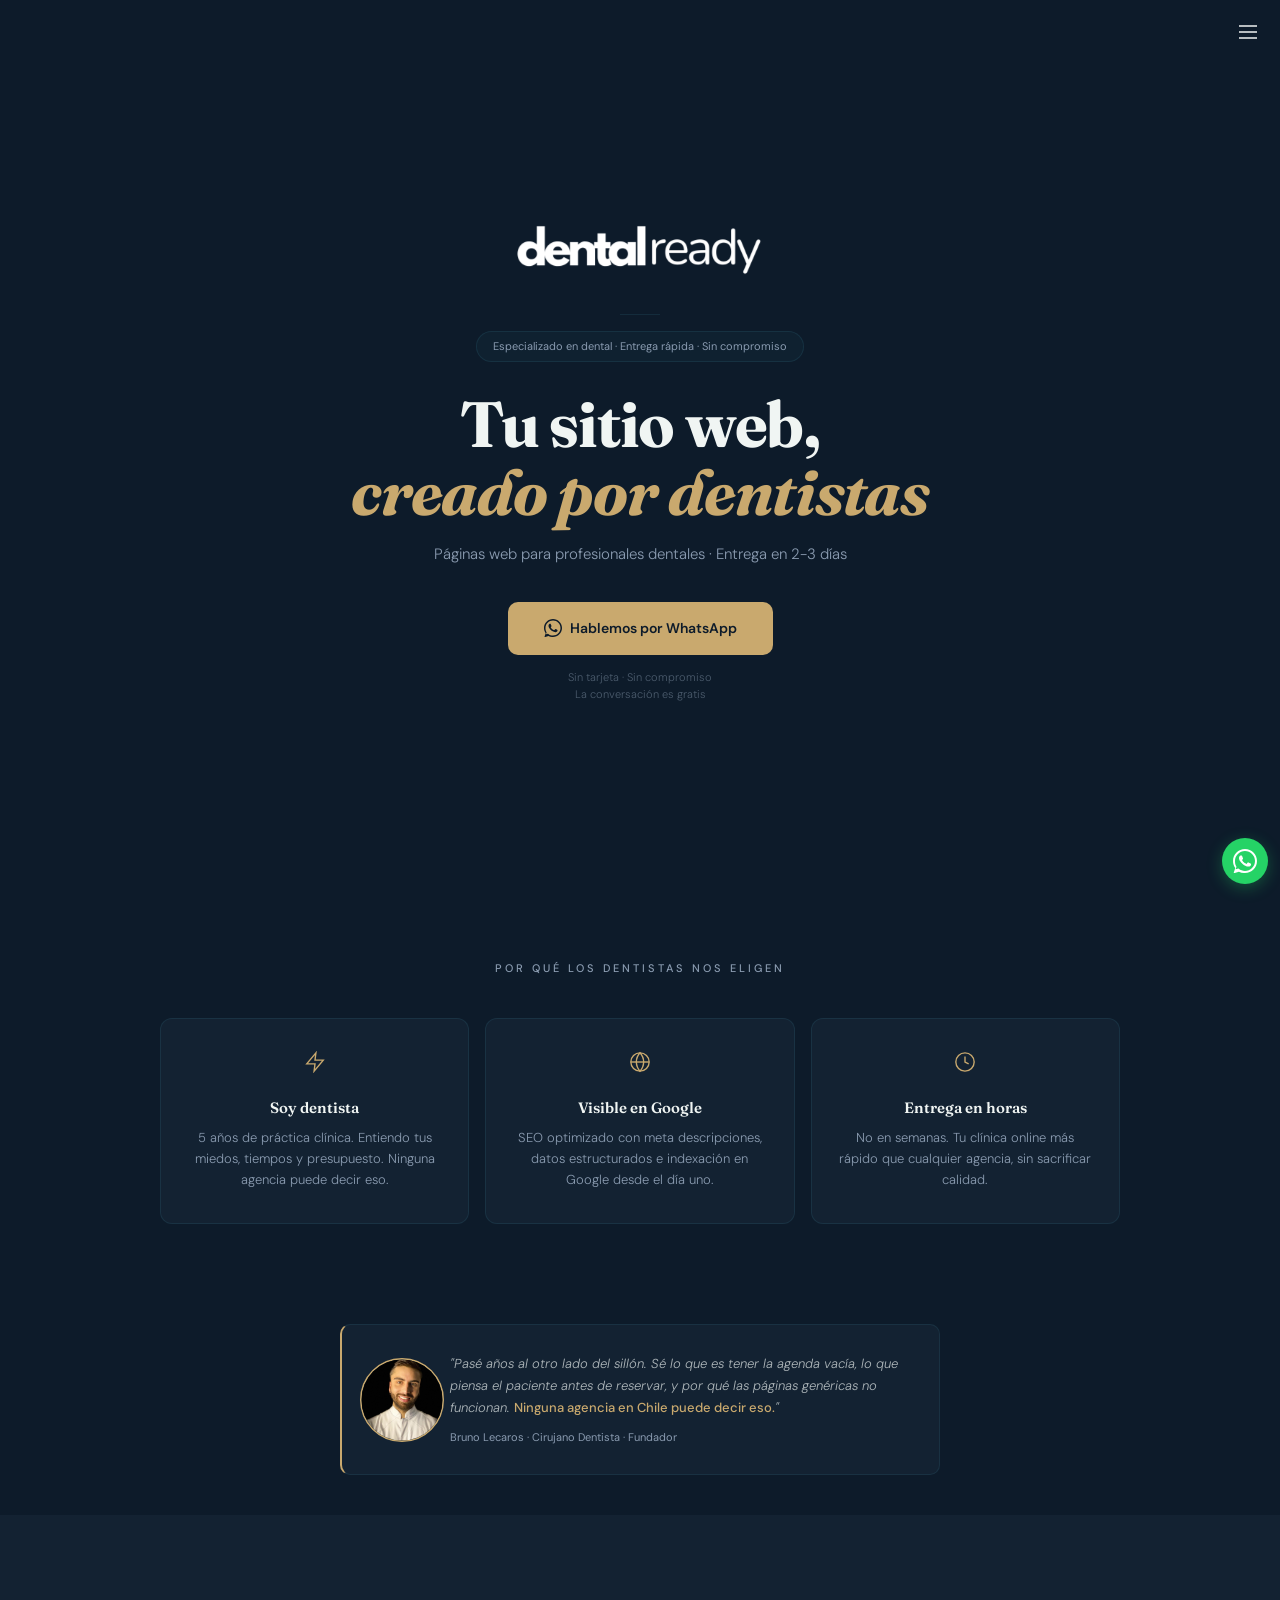
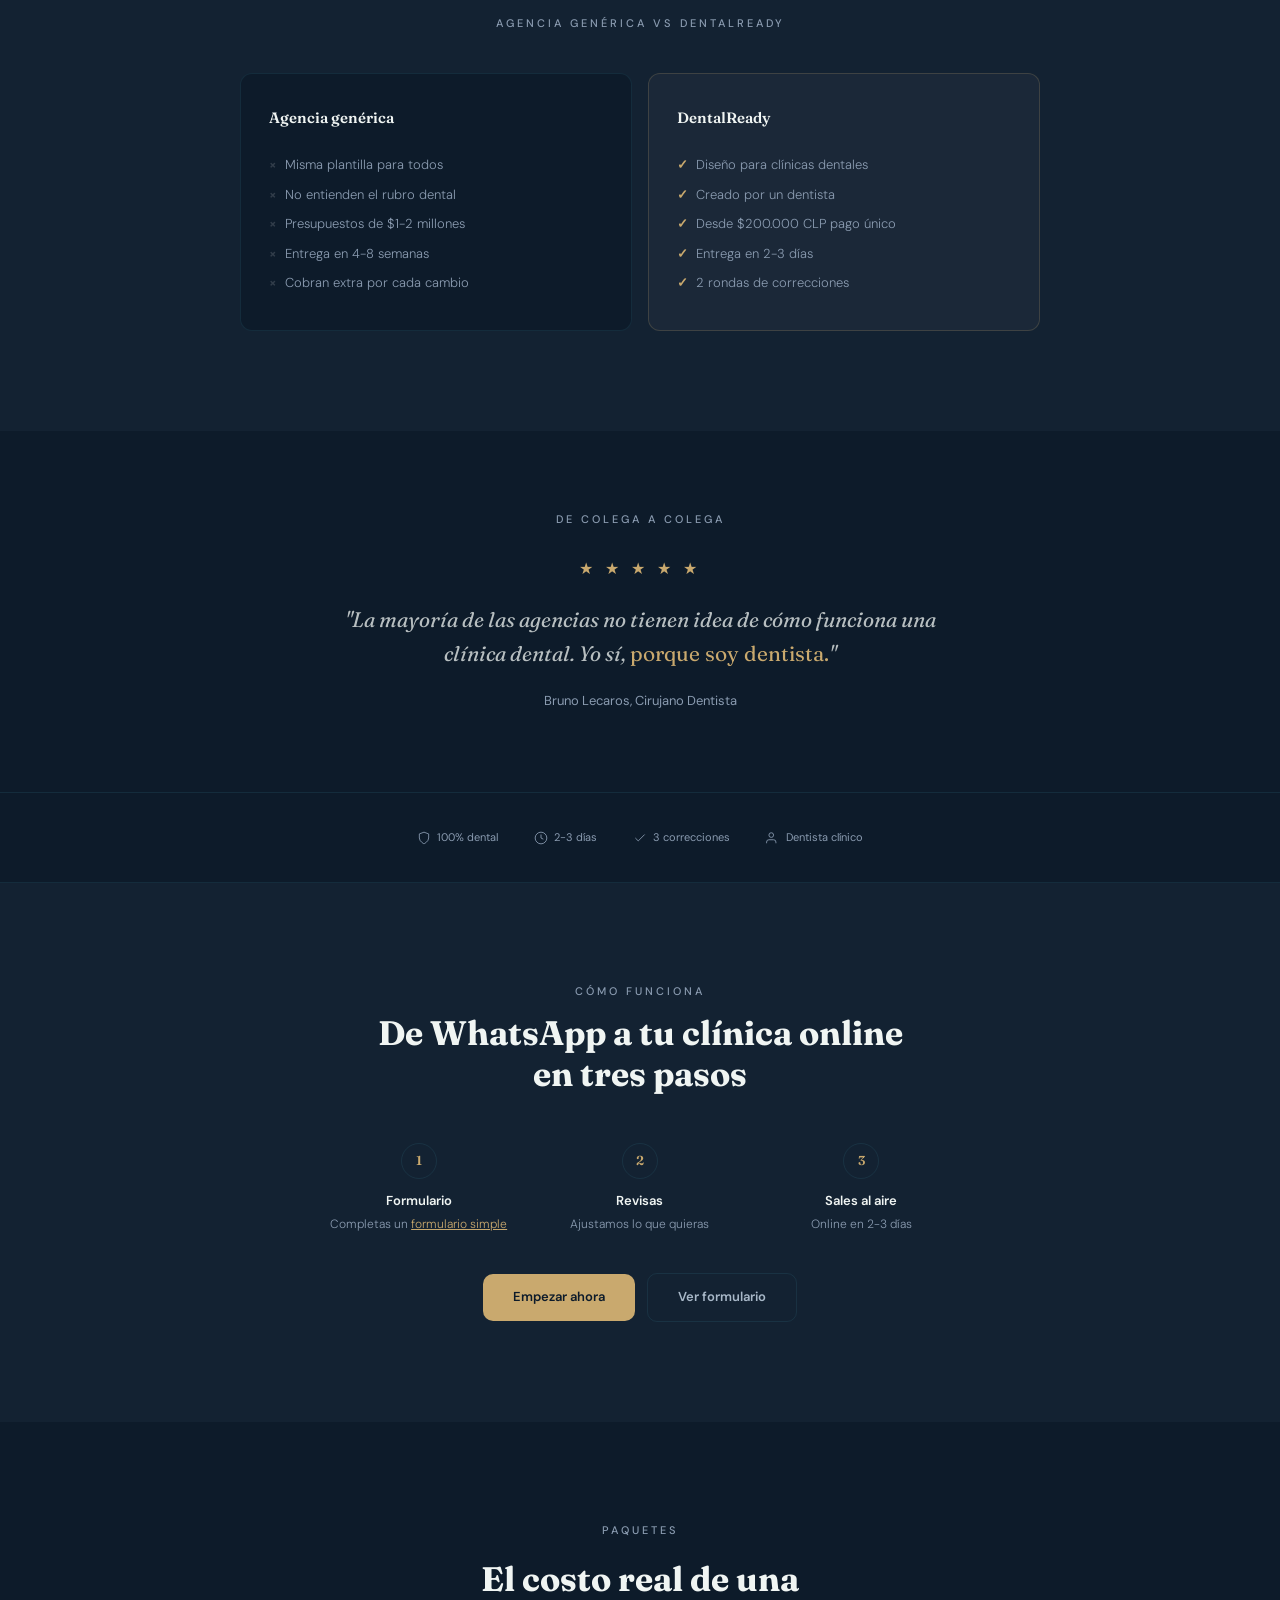
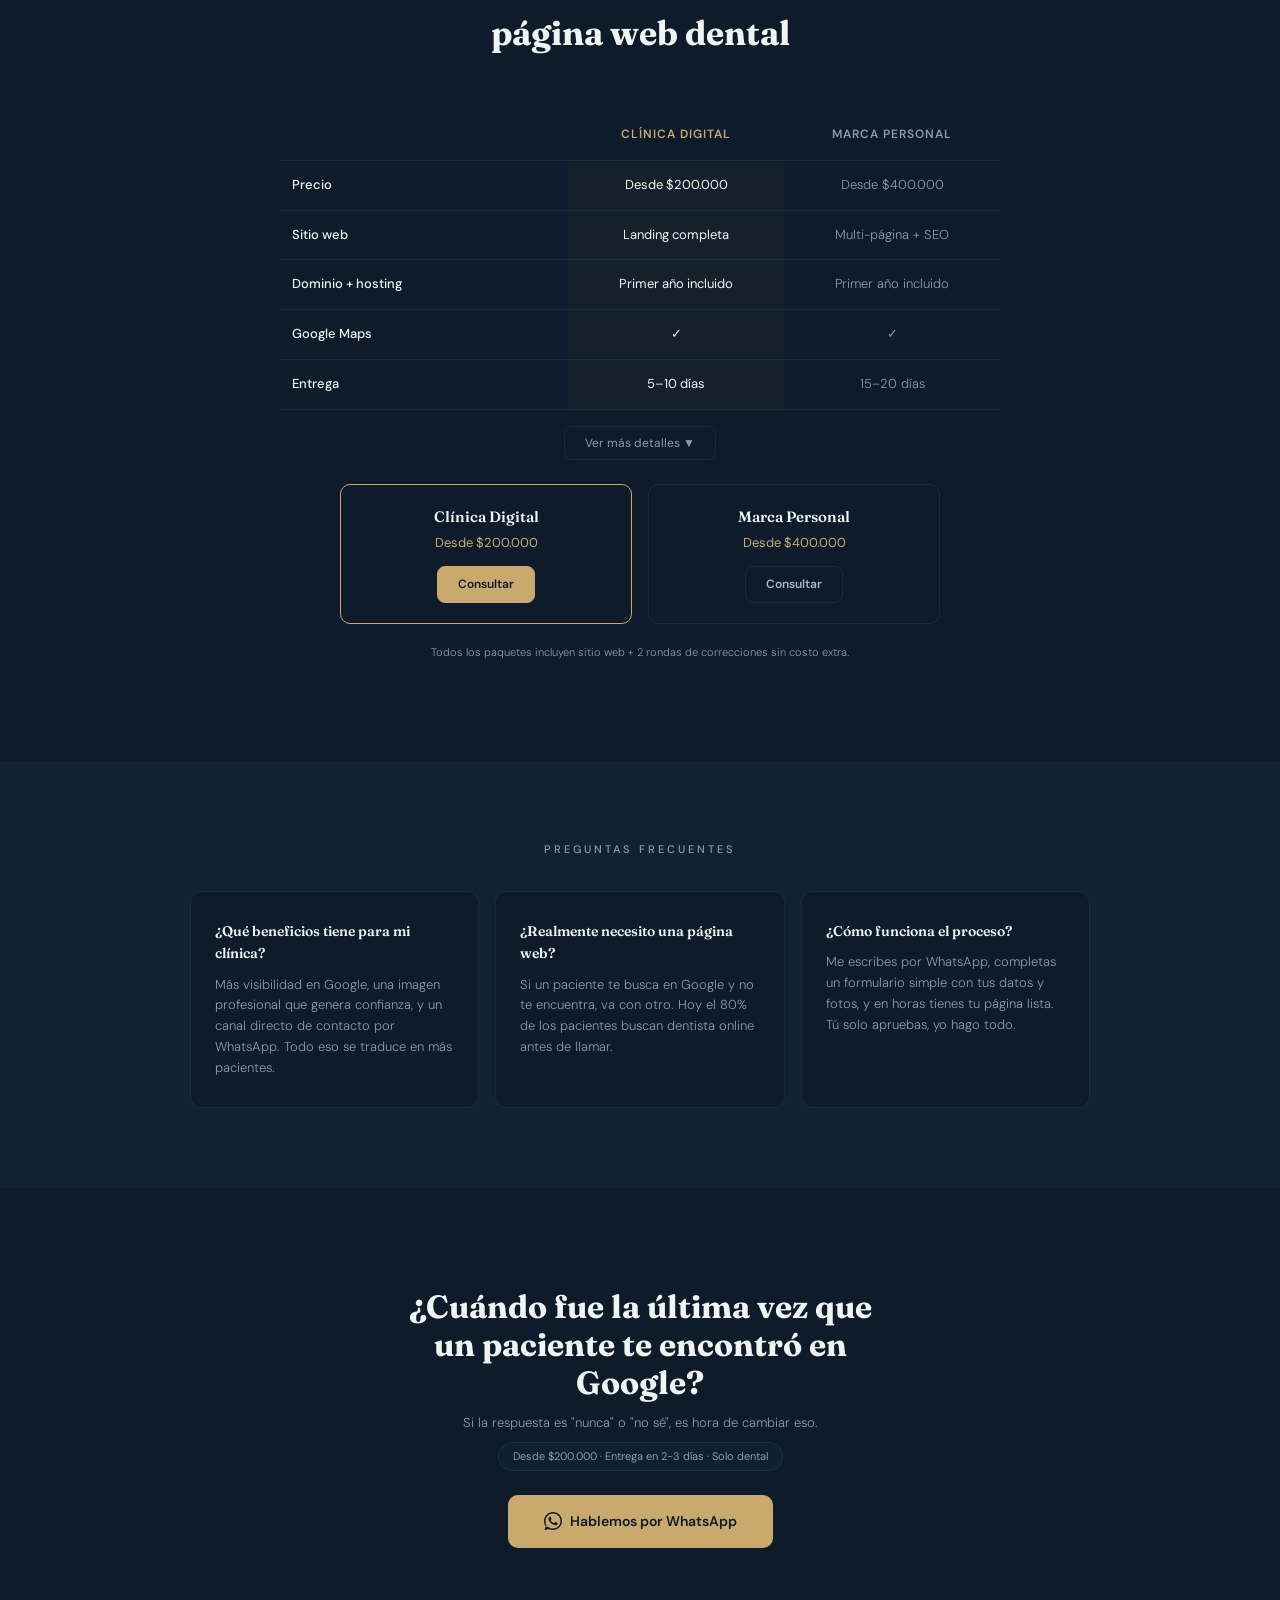
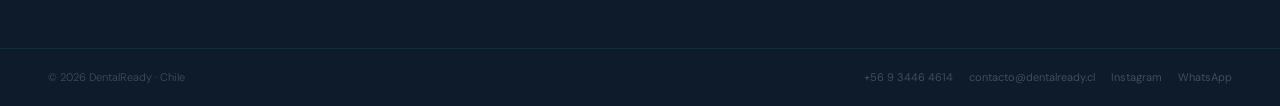
==== index.html @ 89e6d08e "Add favicons (fix gray planet in search/browser) Monograma "d" sobre azul petroleo. Apple-touch full" ====
<!DOCTYPE html>
<html lang="es">
<head>
    <meta charset="UTF-8">
    <meta name="viewport" content="width=device-width, initial-scale=1.0">
    <title>DentalReady — Sitios web creados por dentistas · Desde $200.000</title>
    <meta name="description" content="Páginas web profesionales para clínicas dentales y dentistas en Chile. Creado por dentistas, para dentistas. Entrega rápida, desde $200.000 CLP.">
    <meta name="keywords" content="paginas web dentistas chile, diseño web clinica dental, web dentista santiago, marketing dental chile, sitio web odontologo, diseño web odontologia">
    <meta name="author" content="Bruno Lecaros">
    <meta name="robots" content="index, follow">
    <link rel="canonical" href="https://dentalready.cl/">

    <!-- Favicons -->
    <link rel="icon" type="image/svg+xml" href="assets/favicon.svg">
    <link rel="icon" type="image/png" sizes="32x32" href="assets/favicon-32.png">
    <link rel="icon" type="image/png" sizes="16x16" href="assets/favicon-16.png">
    <link rel="apple-touch-icon" sizes="180x180" href="assets/apple-touch-icon.png">
    <link rel="shortcut icon" href="assets/favicon.ico">

    <!-- Open Graph (WhatsApp, Facebook, LinkedIn) -->
    <meta property="og:type" content="website">
    <meta property="og:url" content="https://dentalready.cl/">
    <meta property="og:title" content="DentalReady — Páginas Web para Dentistas en Chile">
    <meta property="og:description" content="Páginas web profesionales para clínicas dentales. Creado por dentistas, para dentistas. Entrega rápida, desde $200.000 CLP.">
    <meta property="og:image" content="https://dentalready.cl/assets/founder.jpg">
    <meta property="og:locale" content="es_CL">
    <meta property="og:site_name" content="DentalReady">

    <!-- Twitter -->
    <meta name="twitter:card" content="summary_large_image">
    <meta name="twitter:title" content="DentalReady — Páginas Web para Dentistas en Chile">
    <meta name="twitter:description" content="Páginas web profesionales para clínicas dentales. Creado por dentistas. Desde $200.000.">
    <meta name="twitter:image" content="https://dentalready.cl/assets/founder.jpg">

    <!-- Schema.org structured data -->
    <script type="application/ld+json">
    {
      "@context": "https://schema.org",
      "@type": "ProfessionalService",
      "name": "DentalReady",
      "description": "Diseño y desarrollo de páginas web especializadas para clínicas dentales y dentistas en Chile.",
      "url": "https://dentalready.cl",
      "founder": {
        "@type": "Person",
        "name": "Bruno Lecaros",
        "jobTitle": "Cirujano Dentista",
        "url": "https://drbrunolecaros.cl"
      },
      "areaServed": {
        "@type": "Country",
        "name": "Chile"
      },
      "serviceType": "Diseño web para profesionales dentales",
      "priceRange": "$200.000 - $500.000 CLP",
      "telephone": "+56934464614",
      "sameAs": [
        "https://www.instagram.com/dr.brunolecaros/"
      ]
    }
    </script>

    <link rel="preconnect" href="https://fonts.googleapis.com">
    <link rel="preconnect" href="https://fonts.gstatic.com" crossorigin>
    <link href="https://fonts.googleapis.com/css2?family=Fraunces:ital,wght@0,400;0,500;0,600;0,700;0,800;1,400;1,500&family=DM+Sans:wght@300;400;500;600;700&display=swap" rel="stylesheet">
    <style>
        * { margin: 0; padding: 0; box-sizing: border-box; }
        :root {
            --bg: #0D1B2A;
            --bg-card: #132232;
            --bg-light: #1B2838;
            --accent: #3D8B9E;
            --accent-light: #4FA0B3;
            --gold: #C9A96E;
            --white: #F0F5F3;
            --gray: #8A9BB0;
            --gray-light: #A8B8C8;
            --line: rgba(61,139,158,0.15);
            --glass: rgba(61,139,158,0.06);
        }
        html { overflow-x: hidden; }
        body { overflow-x: hidden; }
        *, *::before, *::after { max-width: 100vw; }
        body { font-family: 'DM Sans', sans-serif; background: var(--bg); color: var(--white); line-height: 1.6; -webkit-font-smoothing: antialiased; }
        nav { position: fixed; top: 0; width: 100%; padding: 0 48px; height: 56px; display: flex; justify-content: space-between; align-items: center; z-index: 100; background: rgba(13,27,42,0.95); backdrop-filter: blur(16px); border-bottom: 1px solid var(--line); transform: translateY(-100%); transition: transform 0.3s; }
        nav.visible { transform: translateY(0); }
        .nav-logo { display: flex; align-items: center; gap: 8px; text-decoration: none; }
        .nav-logo svg { width: 22px; height: 22px; }
        .nav-logo-text { font-family: 'Fraunces', serif; font-size: 16px; font-weight: 700; color: var(--white); }
        .nav-links { display: flex; gap: 28px; list-style: none; align-items: center; }
        .nav-links a { text-decoration: none; color: var(--gray); font-size: 12px; font-weight: 400; transition: color 0.3s; }
        .nav-links a:hover { color: var(--white); }
        .nav-cta { padding: 8px 20px !important; background: var(--gold) !important; color: var(--bg) !important; font-weight: 600 !important; border-radius: 8px; font-size: 12px !important; }
        .burger { display: block; position: fixed; top: 12px; right: 12px; z-index: 150; background: none; border: none; cursor: pointer; padding: 8px; }
        .burger svg { width: 24px; height: 24px; stroke: var(--white); stroke-width: 1.5; }
        .nav-overlay { position: fixed; inset: 0; background: rgba(13,27,42,0.98); z-index: 200; display: flex; flex-direction: column; justify-content: center; align-items: center; gap: 32px; transform: translateX(100%); transition: transform 0.3s; backdrop-filter: blur(20px); }
        .nav-overlay.open { transform: translateX(0); }
        .nav-overlay a { text-decoration: none; color: var(--gray-light); font-family: 'Fraunces', serif; font-size: 24px; font-weight: 500; transition: color 0.3s; }
        .nav-overlay a:hover { color: var(--gold); }
        .nav-overlay .nav-cta-mobile { padding: 14px 36px; background: var(--gold); color: var(--bg); font-family: 'DM Sans', sans-serif; font-size: 14px; font-weight: 600; border-radius: 10px; margin-top: 16px; }
        .nav-close { position: absolute; top: 20px; right: 20px; background: none; border: none; cursor: pointer; padding: 8px; }
        .nav-close svg { width: 24px; height: 24px; stroke: var(--white); stroke-width: 1.5; }
        .hero { min-height: 100vh; display: flex; flex-direction: column; justify-content: center; align-items: center; text-align: center; padding: 80px 48px; position: relative; overflow: hidden; }
        .hero-glow { position: absolute; top: -150px; left: 50%; transform: translateX(-50%); width: 500px; height: 500px; background: radial-gradient(circle, rgba(61,139,158,0.08) 0%, transparent 70%); pointer-events: none; }
        /* ANIMACIONES */
        @keyframes fadeUp { from { opacity: 0; transform: translateY(24px); } to { opacity: 1; transform: translateY(0); } }
        .hero-logo-block { display: flex; flex-direction: column; align-items: center; gap: 12px; margin-bottom: 4px; opacity: 0; animation: fadeUp 0.8s ease forwards; animation-delay: 0.2s; }
        .hero-logo-icon { padding: 8px; }
        .hero-logo-name { font-family: 'Fraunces', serif; font-size: 32px; font-weight: 700; color: var(--white); }
        .hero-divider { width: 40px; height: 1px; background: var(--line); margin-bottom: 16px; opacity: 0; animation: fadeUp 0.6s ease forwards; animation-delay: 0.5s; }
        .hero-pill { display: inline-flex; align-items: center; gap: 6px; background: var(--glass); border: 1px solid var(--line); padding: 6px 16px; border-radius: 99px; font-size: 11px; color: var(--gray); margin-bottom: 28px; opacity: 0; animation: fadeUp 0.6s ease forwards; animation-delay: 0.7s; }
        .hero h1 { font-family: 'Fraunces', serif; font-size: clamp(38px, 6vw, 64px); font-weight: 700; line-height: 1.06; max-width: 580px; margin-bottom: 16px; letter-spacing: -0.02em; opacity: 0; animation: fadeUp 0.8s ease forwards; animation-delay: 0.9s; }
        .hero h1 em { font-style: italic; color: var(--gold); }
        .hero-tagline { font-size: 15px; color: var(--gray); margin-bottom: 36px; font-weight: 300; opacity: 0; animation: fadeUp 0.6s ease forwards; animation-delay: 1.2s; }
        .hero-cta { display: inline-flex; align-items: center; gap: 8px; padding: 15px 36px; background: var(--gold); color: var(--bg); font-size: 14px; font-weight: 600; border-radius: 10px; text-decoration: none; transition: all 0.3s; opacity: 0; animation: fadeUp 0.6s ease forwards; animation-delay: 1.5s; }
        .hero-cta:hover { transform: translateY(-2px); box-shadow: 0 8px 24px rgba(201,169,110,0.2); }
        .hero-cta svg { width: 18px; height: 18px; }
        .hero-note { font-size: 11px; color: rgba(138,155,176,0.5); margin-top: 14px; line-height: 1.6; font-weight: 300; opacity: 0; animation: fadeUp 0.6s ease forwards; animation-delay: 1.8s; }
        .value { padding: 60px 48px; }
        .value-label { text-align: center; font-size: 11px; font-weight: 500; text-transform: uppercase; letter-spacing: 3px; color: var(--gray); margin-bottom: 40px; }
        .value-grid { display: grid; grid-template-columns: repeat(3, 1fr); gap: 16px; max-width: 960px; margin: 0 auto; }
        .value-card { background: var(--bg-card); border: 1px solid var(--line); border-radius: 12px; padding: 32px 24px; text-align: center; transition: all 0.3s; }
        .value-card:hover { border-color: rgba(61,139,158,0.3); transform: translateY(-2px); }
        .value-card svg { width: 22px; height: 22px; stroke: var(--gold); fill: none; stroke-width: 1.5; margin-bottom: 16px; }
        .value-card h3 { font-family: 'Fraunces', serif; font-size: 15px; font-weight: 600; margin-bottom: 8px; }
        .value-card p { font-size: 13px; color: var(--gray); line-height: 1.6; font-weight: 300; }
        .comparison { padding: 100px 48px; background: var(--bg-card); }
        .comparison-label { text-align: center; font-size: 11px; font-weight: 500; text-transform: uppercase; letter-spacing: 3px; color: var(--gray); margin-bottom: 40px; }
        .comparison-grid { display: grid; grid-template-columns: 1fr 1fr; gap: 16px; max-width: 800px; margin: 0 auto; }
        .comp-card { border: 1px solid var(--line); border-radius: 12px; padding: 32px 28px; }
        .comp-card--muted { background: var(--bg); }
        .comp-card--accent { background: var(--bg-light); border-color: rgba(201,169,110,0.2); }
        .comp-card h3 { font-family: 'Fraunces', serif; font-size: 15px; font-weight: 600; margin-bottom: 20px; }
        .comp-list { list-style: none; }
        .comp-list li { font-size: 13px; color: var(--gray); padding: 5px 0; display: flex; align-items: flex-start; gap: 8px; line-height: 1.5; font-weight: 300; }
        .ci-x { color: rgba(255,255,255,0.15); font-weight: 700; }
        .ci-ok { color: var(--gold); font-weight: 700; }
        .proof { padding: 80px 48px; }
        .proof-inner { max-width: 620px; margin: 0 auto; text-align: center; }
        .proof-label { font-size: 11px; font-weight: 500; text-transform: uppercase; letter-spacing: 3px; color: var(--gray); margin-bottom: 28px; }
        .proof-stars { color: var(--gold); font-size: 16px; letter-spacing: 4px; margin-bottom: 20px; }
        .proof-quote { font-family: 'Fraunces', serif; font-size: clamp(17px, 2.2vw, 21px); font-weight: 400; font-style: italic; line-height: 1.65; color: rgba(240,245,243,0.75); margin-bottom: 20px; }
        .proof-quote em { font-style: normal; color: var(--gold); }
        .proof-author { font-size: 13px; color: var(--gray); }
        .proof-dots { display: flex; justify-content: center; gap: 8px; margin-top: 24px; }
        .proof-dot { width: 6px; height: 6px; border-radius: 50%; background: var(--gray); }
        .proof-dot.active { background: var(--gold); }
        .trust { padding: 36px 48px; border-top: 1px solid var(--line); border-bottom: 1px solid var(--line); }
        .trust-row { display: flex; justify-content: center; gap: 36px; flex-wrap: wrap; }
        .trust-badge { display: flex; align-items: center; gap: 6px; font-size: 11px; color: var(--gray); }
        .trust-badge svg { width: 14px; height: 14px; stroke: var(--gray); fill: none; stroke-width: 1.5; }
        .how { padding: 100px 48px; background: var(--bg-card); }
        .how-inner { max-width: 780px; margin: 0 auto; text-align: center; }
        .how-label { font-size: 11px; font-weight: 500; text-transform: uppercase; letter-spacing: 3px; color: var(--gray); margin-bottom: 12px; }
        .how h2 { font-family: 'Fraunces', serif; font-size: clamp(24px, 3.5vw, 34px); font-weight: 700; margin-bottom: 48px; line-height: 1.2; }
        .how-steps { display: grid; grid-template-columns: repeat(3, 1fr); gap: 24px; margin-bottom: 40px; max-width: 640px; margin-left: auto; margin-right: auto; }
        .how-step { text-align: center; }
        .how-num { width: 36px; height: 36px; border: 1px solid var(--line); border-radius: 50%; display: flex; align-items: center; justify-content: center; margin: 0 auto 12px; font-family: 'Fraunces', serif; font-size: 13px; font-weight: 600; color: var(--gold); }
        .how-step h3 { font-size: 13px; font-weight: 600; margin-bottom: 4px; }
        .how-step p { font-size: 12px; color: var(--gray); line-height: 1.5; font-weight: 300; }
        .how-cta { display: inline-flex; align-items: center; gap: 8px; padding: 13px 30px; background: var(--gold); color: var(--bg); font-size: 13px; font-weight: 600; border-radius: 10px; text-decoration: none; transition: all 0.3s; }
        .how-cta:hover { transform: translateY(-2px); }
        .pricing { padding: 100px 48px; }
        .pricing-label { text-align: center; font-size: 11px; font-weight: 500; text-transform: uppercase; letter-spacing: 3px; color: var(--gray); margin-bottom: 12px; }
        .pricing h2 { font-family: 'Fraunces', serif; font-size: clamp(24px, 3.5vw, 34px); font-weight: 700; text-align: center; margin-bottom: 48px; }
        .pricing-table { width: 100%; max-width: 720px; margin: 0 auto; border-collapse: collapse; table-layout: fixed; }
        .pricing-table col.col-desc { width: 40%; }
        .pricing-table col.col-price { width: 30%; }
        .pricing-table th { font-size: 12px; font-weight: 600; text-transform: uppercase; letter-spacing: 1px; padding: 16px 12px; text-align: center; border-bottom: 1px solid var(--line); color: var(--gray); }
        .pricing-table th:first-child { text-align: left; }
        .pricing-table th.col-hl { color: var(--gold); }
        .pricing-table td { font-size: 13px; padding: 14px 12px; border-bottom: 1px solid var(--line); color: var(--gray); font-weight: 300; text-align: center; }
        .pricing-table td.col-hl { color: var(--white); background: rgba(201,169,110,0.04); font-weight: 400; }
        .pricing-table td:first-child { font-weight: 500; color: var(--white); text-align: left; }
        .pricing-ctas { display: grid; grid-template-columns: repeat(2, 1fr); gap: 16px; max-width: 600px; margin: 24px auto 0; }
        .pricing-cta-card { text-align: center; padding: 20px; border: 1px solid var(--line); border-radius: 10px; transition: all 0.3s; }
        .pricing-cta-card:hover { border-color: rgba(201,169,110,0.3); }
        .pricing-cta-card.featured { border-color: var(--gold); }
        .pricing-cta-name { font-family: 'Fraunces', serif; font-size: 15px; font-weight: 600; margin-bottom: 4px; }
        .pricing-cta-price { font-size: 13px; color: var(--gold); margin-bottom: 12px; }
        .pricing-cta-btn { display: inline-block; padding: 8px 20px; border: 1px solid var(--line); color: var(--gray-light); font-size: 12px; font-weight: 600; border-radius: 8px; text-decoration: none; transition: all 0.3s; }
        .pricing-cta-btn:hover { border-color: var(--gold); color: var(--gold); }
        .pricing-cta-card.featured .pricing-cta-btn { background: var(--gold); color: var(--bg); border-color: var(--gold); }
        .pricing-note { text-align: center; margin-top: 20px; font-size: 11px; color: var(--gray); font-weight: 300; }
        .objections { padding: 80px 48px; background: var(--bg-card); }
        .objections-label { text-align: center; font-size: 11px; font-weight: 500; text-transform: uppercase; letter-spacing: 3px; color: var(--gray); margin-bottom: 32px; }
        .objections-grid { display: grid; grid-template-columns: repeat(3, 1fr); gap: 16px; max-width: 900px; margin: 0 auto; }
        .objection-card { border: 1px solid var(--line); border-radius: 12px; padding: 28px 24px; background: var(--bg); }
        .objection-q { font-family: 'Fraunces', serif; font-size: 14px; font-weight: 600; margin-bottom: 10px; }
        .objection-a { font-size: 13px; color: var(--gray); line-height: 1.6; font-weight: 300; }
        .final-cta { padding: 100px 48px; text-align: center; position: relative; overflow: hidden; }
        .final-glow { position: absolute; bottom: -80px; left: 50%; transform: translateX(-50%); width: 400px; height: 300px; background: radial-gradient(circle, rgba(201,169,110,0.05) 0%, transparent 70%); pointer-events: none; }
        .final-cta h2 { font-family: 'Fraunces', serif; font-size: clamp(22px, 3vw, 32px); font-weight: 700; max-width: 480px; margin: 0 auto 10px; line-height: 1.2; position: relative; }
        .final-cta p { font-size: 13px; color: var(--gray); margin-bottom: 8px; font-weight: 300; position: relative; }
        .final-pill { display: inline-block; font-size: 11px; color: var(--gray); background: var(--glass); border: 1px solid var(--line); padding: 5px 14px; border-radius: 99px; margin-bottom: 24px; position: relative; }
        .final-btn { display: inline-flex; align-items: center; gap: 8px; padding: 15px 36px; background: var(--gold); color: var(--bg); font-size: 14px; font-weight: 600; border-radius: 10px; text-decoration: none; transition: all 0.3s; position: relative; }
        .final-btn:hover { transform: translateY(-2px); box-shadow: 0 8px 24px rgba(201,169,110,0.2); }
        footer { padding: 20px 48px; border-top: 1px solid var(--line); display: flex; justify-content: space-between; align-items: center; }
        footer p { font-size: 11px; color: rgba(138,155,176,0.4); font-weight: 300; }
        .footer-links { display: flex; gap: 16px; }
        .footer-links a { font-size: 11px; color: rgba(138,155,176,0.4); text-decoration: none; }
        .footer-links a:hover { color: var(--white); }
        .wa-float { position: fixed; bottom: 16px; right: 12px; z-index: 999; width: 46px; height: 46px; background: #25D366; border-radius: 50%; display: flex; align-items: center; justify-content: center; text-decoration: none; box-shadow: 0 4px 16px rgba(37,211,102,0.3); transition: all 0.3s; }
        .wa-float:hover { transform: scale(1.08); }
        .wa-float svg { width: 24px; height: 24px; fill: #fff; }
        @media (max-width: 768px) {
            nav { padding: 0 20px; }
            .nav-links { display: none; }
            .burger { display: block; }
            .hero { padding: 60px 20px; text-align: center; align-items: center; }
            .hero h1 { font-size: 32px; text-align: center; }
            .hero-tagline { text-align: center; }
            .hero-note { text-align: center; }
            .value,.comparison,.proof,.how,.pricing,.objections,.final-cta { padding: 64px 20px; text-align: center; }
            .value-grid,.comparison-grid,.objections-grid,.pricing-ctas { grid-template-columns: 1fr; }
            .value-card, .comp-card, .objection-card { text-align: center; }
            .comp-list li { justify-content: center; }
            .how-steps { grid-template-columns: 1fr; max-width: 320px; }
            .how-inner { text-align: center; }
            .pricing-table { font-size: 10px; display: block; overflow-x: auto; white-space: nowrap; }
            .pricing-table thead, .pricing-table tbody { display: table; width: 100%; }
            .pricing-table th, .pricing-table td { padding: 8px 6px; text-align: center; }
            .pricing-table td:first-child { text-align: left; }
            .pricing-cta-card { text-align: center; }
            .trust-row { justify-content: center; gap: 16px; }
            .proof-inner { text-align: center; }
            .section-title, .comparison-label, .value-label, .pricing-label, .how-label, .objections-label { text-align: center; }
            footer { flex-direction: column; gap: 8px; padding: 16px 20px; text-align: center; }
            .footer-links { justify-content: center; }
        }
    </style>
</head>
<body>
    <button class="burger" onclick="document.getElementById('nav-mobile').classList.add('open')" aria-label="Abrir menú">
        <svg viewBox="0 0 24 24" fill="none"><line x1="3" y1="6" x2="21" y2="6"></line><line x1="3" y1="12" x2="21" y2="12"></line><line x1="3" y1="18" x2="21" y2="18"></line></svg>
    </button>
    <div class="nav-overlay" id="nav-mobile">
        <button class="nav-close" onclick="document.getElementById('nav-mobile').classList.remove('open')" aria-label="Cerrar menú">
            <svg viewBox="0 0 24 24" fill="none"><line x1="18" y1="6" x2="6" y2="18"></line><line x1="6" y1="6" x2="18" y2="18"></line></svg>
        </button>
        <a href="#problema" onclick="document.getElementById('nav-mobile').classList.remove('open')">Por Qué</a>
        <a href="#proceso" onclick="document.getElementById('nav-mobile').classList.remove('open')">Proceso</a>
        <a href="#paquetes" onclick="document.getElementById('nav-mobile').classList.remove('open')">Paquetes</a>
        <a href="https://wa.me/56934464614?text=Hola%20Bruno%2C%20me%20interesa%20DentalReady" class="nav-cta-mobile">Hablemos</a>
    </div>
    <section class="hero"><div class="hero-logo-block"><div class="hero-logo-icon"><img src="assets/logo/1.png" alt="DentalReady — Páginas web para dentistas en Chile" style="height: 90px; transition: all 0.4s;"></div></div><div class="hero-divider"></div><span class="hero-pill">Especializado en dental · Entrega rápida · Sin compromiso</span><h1>Tu sitio web,<br><em>creado por dentistas</em></h1><p class="hero-tagline">Páginas web para profesionales dentales · Entrega en 2-3 días</p><a href="https://wa.me/56934464614?text=Hola%20Bruno%2C%20quiero%20saber%20más%20sobre%20DentalReady" class="hero-cta"><svg viewBox="0 0 24 24" fill="currentColor"><path d="M17.472 14.382c-.297-.149-1.758-.867-2.03-.967-.273-.099-.471-.148-.67.15-.197.297-.767.966-.94 1.164-.173.199-.347.223-.644.075-.297-.15-1.255-.463-2.39-1.475-.883-.788-1.48-1.761-1.653-2.059-.173-.297-.018-.458.13-.606.134-.133.298-.347.446-.52.149-.174.198-.298.298-.497.099-.198.05-.371-.025-.52-.075-.149-.669-1.612-.916-2.207-.242-.579-.487-.5-.669-.51-.173-.008-.371-.01-.57-.01-.198 0-.52.074-.792.372-.272.297-1.04 1.016-1.04 2.479 0 1.462 1.065 2.875 1.213 3.074.149.198 2.096 3.2 5.077 4.487.709.306 1.262.489 1.694.625.712.227 1.36.195 1.871.118.571-.085 1.758-.719 2.006-1.413.248-.694.248-1.289.173-1.413-.074-.124-.272-.198-.57-.347z"/><path d="M12 0C5.373 0 0 5.373 0 12c0 2.625.846 5.059 2.284 7.034L.789 23.492a.5.5 0 00.612.616l4.529-1.459A11.94 11.94 0 0012 24c6.627 0 12-5.373 12-12S18.627 0 12 0zm0 22c-2.347 0-4.518-.804-6.237-2.152l-.436-.348-2.684.865.882-2.631-.379-.453A9.963 9.963 0 012 12C2 6.486 6.486 2 12 2s10 4.486 10 10-4.486 10-10 10z"/></svg>Hablemos por WhatsApp</a><span class="hero-note">Sin tarjeta · Sin compromiso<br>La conversación es gratis</span></section>
    <section class="value" id="problema"><p class="value-label">Por qué los dentistas nos eligen</p><div class="value-grid"><div class="value-card"><svg viewBox="0 0 24 24"><polygon points="13 2 3 14 12 14 11 22 21 10 12 10 13 2"></polygon></svg><h3>Soy dentista</h3><p>5 años de práctica clínica. Entiendo tus miedos, tiempos y presupuesto. Ninguna agencia puede decir eso.</p></div><div class="value-card"><svg viewBox="0 0 24 24"><circle cx="12" cy="12" r="10"></circle><line x1="2" y1="12" x2="22" y2="12"></line><path d="M12 2a15.3 15.3 0 0 1 4 10 15.3 15.3 0 0 1-4 10 15.3 15.3 0 0 1-4-10 15.3 15.3 0 0 1 4-10z"></path></svg><h3>Visible en Google</h3><p>SEO optimizado con meta descripciones, datos estructurados e indexación en Google desde el día uno.</p></div><div class="value-card"><svg viewBox="0 0 24 24"><circle cx="12" cy="12" r="10"></circle><polyline points="12 6 12 12 16 14"></polyline></svg><h3>Entrega en horas</h3><p>No en semanas. Tu clínica online más rápido que cualquier agencia, sin sacrificar calidad.</p></div></div></section>
    <!-- QUOTE PERSONAL -->
    <section style="padding: 40px 48px;">
        <div style="max-width: 600px; margin: 0 auto; background: var(--bg-card); border: 1px solid var(--line); border-left: 2px solid var(--gold); border-radius: 10px; padding: 28px 32px; display: flex; gap: 20px; align-items: center;">
            <img src="assets/founder.jpg" alt="Dr. Bruno Lecaros — Cirujano dentista y fundador de DentalReady" style="width: 56px; height: 56px; border-radius: 50%; border: 1.5px solid var(--gold); object-fit: cover; object-position: center 0%; flex-shrink: 0; transform: scale(1.5);">
            <div>
                <p style="font-family: 'DM Sans', sans-serif; font-size: 13px; font-weight: 300; font-style: italic; line-height: 1.7; color: rgba(240,245,243,0.7); margin-bottom: 10px;">"Pasé años al otro lado del sillón. Sé lo que es tener la agenda vacía, lo que piensa el paciente antes de reservar, y por qué las páginas genéricas no funcionan. <span style="font-style: normal; color: var(--gold); font-weight: 500;">Ninguna agencia en Chile puede decir eso.</span>"</p>
                <p style="font-size: 11px; color: var(--gray); font-weight: 400;">Bruno Lecaros · Cirujano Dentista · Fundador</p>
            </div>
        </div>
    </section>

    <section class="comparison"><p class="comparison-label">Agencia genérica vs DentalReady</p><div class="comparison-grid"><div class="comp-card comp-card--muted"><h3>Agencia genérica</h3><ul class="comp-list"><li><span class="ci-x">×</span> Misma plantilla para todos</li><li><span class="ci-x">×</span> No entienden el rubro dental</li><li><span class="ci-x">×</span> Presupuestos de $1-2 millones</li><li><span class="ci-x">×</span> Entrega en 4-8 semanas</li><li><span class="ci-x">×</span> Cobran extra por cada cambio</li></ul></div><div class="comp-card comp-card--accent"><h3>DentalReady</h3><ul class="comp-list"><li><span class="ci-ok">✓</span> Diseño para clínicas dentales</li><li><span class="ci-ok">✓</span> Creado por un dentista</li><li><span class="ci-ok">✓</span> Desde $200.000 CLP pago único</li><li><span class="ci-ok">✓</span> Entrega en 2-3 días</li><li><span class="ci-ok">✓</span> 2 rondas de correcciones</li></ul></div></div></section>
    <section class="proof"><div class="proof-inner"><p class="proof-label">De colega a colega</p><div class="proof-stars">★ ★ ★ ★ ★</div><p class="proof-quote">"La mayoría de las agencias no tienen idea de cómo funciona una clínica dental. Yo sí, <em>porque soy dentista.</em>"</p><p class="proof-author">Bruno Lecaros, Cirujano Dentista</p></div></section>
    <section class="trust"><div class="trust-row"><span class="trust-badge"><svg viewBox="0 0 24 24"><path d="M12 22s8-4 8-10V5l-8-3-8 3v7c0 6 8 10 8 10z"></path></svg>100% dental</span><span class="trust-badge"><svg viewBox="0 0 24 24"><circle cx="12" cy="12" r="10"></circle><polyline points="12 6 12 12 16 14"></polyline></svg>2-3 días</span><span class="trust-badge"><svg viewBox="0 0 24 24"><polyline points="20 6 9 17 4 12"></polyline></svg>3 correcciones</span><span class="trust-badge"><svg viewBox="0 0 24 24"><path d="M17 21v-2a4 4 0 0 0-4-4H5a4 4 0 0 0-4 4v2"></path><circle cx="9" cy="7" r="4"></circle></svg>Dentista clínico</span></div></section>
    <section class="how" id="proceso"><div class="how-inner"><p class="how-label">Cómo funciona</p><h2>De WhatsApp a tu clínica online<br>en tres pasos</h2><div class="how-steps"><div class="how-step"><span class="how-num">1</span><h3>Formulario</h3><p>Completas un <a href="formulario-intake-dental.html" target="_blank" style="color: var(--gold); text-decoration: underline;">formulario simple</a></p></div><div class="how-step"><span class="how-num">2</span><h3>Revisas</h3><p>Ajustamos lo que quieras</p></div><div class="how-step"><span class="how-num">3</span><h3>Sales al aire</h3><p>Online en 2-3 días</p></div></div><a href="https://wa.me/56934464614?text=Hola%20Bruno%2C%20quiero%20empezar" class="how-cta" style="margin-right: 12px;">Empezar ahora</a><a href="formulario-intake-dental.html" target="_blank" class="how-cta" style="background: transparent; border: 1px solid var(--line); color: var(--gray-light);">Ver formulario</a></div></section>
    <section class="pricing" id="paquetes">
        <p class="pricing-label">Paquetes</p>
        <h2>El costo real de una<br>página web dental</h2>

        <!-- TABLA PAQUETES -->
        <table class="pricing-table">
            <colgroup>
                <col class="col-desc">
                <col class="col-price">
                <col class="col-price">
            </colgroup>
            <thead>
                <tr>
                    <th></th>
                    <th class="col-hl">Clínica Digital</th>
                    <th>Marca Personal</th>
                </tr>
            </thead>
            <tbody>
                <tr><td>Precio</td><td class="col-hl">Desde $200.000</td><td>Desde $400.000</td></tr>
                <tr><td>Sitio web</td><td class="col-hl">Landing completa</td><td>Multi-página + SEO</td></tr>
                <tr><td>Dominio + hosting</td><td class="col-hl">Primer año incluido</td><td>Primer año incluido</td></tr>
                <tr><td>Google Maps</td><td class="col-hl">✓</td><td>✓</td></tr>
                <tr><td>Entrega</td><td class="col-hl">5–10 días</td><td>15–20 días</td></tr>
                <tr class="extra-row" style="display: none;"><td>WhatsApp Business</td><td class="col-hl">✓</td><td>✓</td></tr>
                <tr class="extra-row" style="display: none;"><td>Instagram</td><td class="col-hl">Configurado + 6 posts</td><td>Estrategia 1 año (12 posts)</td></tr>
                <tr class="extra-row" style="display: none;"><td>Blog</td><td class="col-hl">—</td><td>3 artículos con IA</td></tr>
                <tr class="extra-row" style="display: none;"><td>Capacitación</td><td class="col-hl">—</td><td>Sesión 1 hora</td></tr>
                <tr class="extra-row" style="display: none;"><td>Renovación anual (año 2+)</td><td class="col-hl">$99.000</td><td>$99.000</td></tr>
            </tbody>
        </table>
        <div style="text-align: center; margin-top: 16px;">
            <button onclick="var rows=document.querySelectorAll('.extra-row');var show=rows[0].style.display==='none';rows.forEach(function(r){r.style.display=show?'':'none'});this.textContent=show?'Ocultar detalles ▲':'Ver más detalles ▼'" style="background: none; border: 1px solid var(--line); color: var(--gray); font-family: 'DM Sans', sans-serif; font-size: 12px; padding: 8px 20px; border-radius: 8px; cursor: pointer;">Ver más detalles ▼</button>
        </div>

        <!-- CTAs -->
        <div class="pricing-ctas">
            <div class="pricing-cta-card featured">
                <div class="pricing-cta-name">Clínica Digital</div>
                <div class="pricing-cta-price">Desde $200.000</div>
                <a href="https://wa.me/56934464614?text=Hola%20Bruno%2C%20me%20interesa%20el%20paquete%20Clínica%20Digital" class="pricing-cta-btn">Consultar</a>
            </div>
            <div class="pricing-cta-card">
                <div class="pricing-cta-name">Marca Personal</div>
                <div class="pricing-cta-price">Desde $400.000</div>
                <a href="https://wa.me/56934464614?text=Hola%20Bruno%2C%20me%20interesa%20el%20paquete%20Marca%20Personal" class="pricing-cta-btn">Consultar</a>
            </div>
        </div>
        <p class="pricing-note">Todos los paquetes incluyen sitio web + 2 rondas de correcciones sin costo extra.</p>
    </section>

    <section class="objections"><p class="objections-label">Preguntas frecuentes</p><div class="objections-grid"><div class="objection-card"><p class="objection-q">¿Qué beneficios tiene para mi clínica?</p><p class="objection-a">Más visibilidad en Google, una imagen profesional que genera confianza, y un canal directo de contacto por WhatsApp. Todo eso se traduce en más pacientes.</p></div><div class="objection-card"><p class="objection-q">¿Realmente necesito una página web?</p><p class="objection-a">Si un paciente te busca en Google y no te encuentra, va con otro. Hoy el 80% de los pacientes buscan dentista online antes de llamar.</p></div><div class="objection-card"><p class="objection-q">¿Cómo funciona el proceso?</p><p class="objection-a">Me escribes por WhatsApp, completas un formulario simple con tus datos y fotos, y en horas tienes tu página lista. Tú solo apruebas, yo hago todo.</p></div></div></section>
    <section class="final-cta"><h2>¿Cuándo fue la última vez que un paciente te encontró en Google?</h2><p>Si la respuesta es "nunca" o "no sé", es hora de cambiar eso.</p><span class="final-pill">Desde $200.000 · Entrega en 2-3 días · Solo dental</span><br><a href="https://wa.me/56934464614?text=Hola%20Bruno%2C%20quiero%20saber%20más%20sobre%20DentalReady" class="final-btn"><svg viewBox="0 0 24 24" fill="currentColor" width="18" height="18"><path d="M17.472 14.382c-.297-.149-1.758-.867-2.03-.967-.273-.099-.471-.148-.67.15-.197.297-.767.966-.94 1.164-.173.199-.347.223-.644.075-.297-.15-1.255-.463-2.39-1.475-.883-.788-1.48-1.761-1.653-2.059-.173-.297-.018-.458.13-.606.134-.133.298-.347.446-.52.149-.174.198-.298.298-.497.099-.198.05-.371-.025-.52-.075-.149-.669-1.612-.916-2.207-.242-.579-.487-.5-.669-.51-.173-.008-.371-.01-.57-.01-.198 0-.52.074-.792.372-.272.297-1.04 1.016-1.04 2.479 0 1.462 1.065 2.875 1.213 3.074.149.198 2.096 3.2 5.077 4.487.709.306 1.262.489 1.694.625.712.227 1.36.195 1.871.118.571-.085 1.758-.719 2.006-1.413.248-.694.248-1.289.173-1.413-.074-.124-.272-.198-.57-.347z"/><path d="M12 0C5.373 0 0 5.373 0 12c0 2.625.846 5.059 2.284 7.034L.789 23.492a.5.5 0 00.612.616l4.529-1.459A11.94 11.94 0 0012 24c6.627 0 12-5.373 12-12S18.627 0 12 0zm0 22c-2.347 0-4.518-.804-6.237-2.152l-.436-.348-2.684.865.882-2.631-.379-.453A9.963 9.963 0 012 12C2 6.486 6.486 2 12 2s10 4.486 10 10-4.486 10-10 10z"/></svg>Hablemos por WhatsApp</a></section>
    <footer><p>&copy; 2026 DentalReady · Chile</p><div class="footer-links"><a href="tel:+56934464614">+56 9 3446 4614</a><a href="mailto:contacto@dentalready.cl">contacto@dentalready.cl</a><a href="https://www.instagram.com/dr.brunolecaros/" target="_blank">Instagram</a><a href="https://wa.me/56934464614" target="_blank">WhatsApp</a></div></footer>
    <a href="https://wa.me/56934464614?text=Hola%20Bruno%2C%20quiero%20saber%20más%20sobre%20DentalReady" target="_blank" class="wa-float"><svg viewBox="0 0 24 24"><path d="M17.472 14.382c-.297-.149-1.758-.867-2.03-.967-.273-.099-.471-.148-.67.15-.197.297-.767.966-.94 1.164-.173.199-.347.223-.644.075-.297-.15-1.255-.463-2.39-1.475-.883-.788-1.48-1.761-1.653-2.059-.173-.297-.018-.458.13-.606.134-.133.298-.347.446-.52.149-.174.198-.298.298-.497.099-.198.05-.371-.025-.52-.075-.149-.669-1.612-.916-2.207-.242-.579-.487-.5-.669-.51-.173-.008-.371-.01-.57-.01-.198 0-.52.074-.792.372-.272.297-1.04 1.016-1.04 2.479 0 1.462 1.065 2.875 1.213 3.074.149.198 2.096 3.2 5.077 4.487.709.306 1.262.489 1.694.625.712.227 1.36.195 1.871.118.571-.085 1.758-.719 2.006-1.413.248-.694.248-1.289.173-1.413-.074-.124-.272-.198-.57-.347z"/><path d="M12 0C5.373 0 0 5.373 0 12c0 2.625.846 5.059 2.284 7.034L.789 23.492a.5.5 0 00.612.616l4.529-1.459A11.94 11.94 0 0012 24c6.627 0 12-5.373 12-12S18.627 0 12 0zm0 22c-2.347 0-4.518-.804-6.237-2.152l-.436-.348-2.684.865.882-2.631-.379-.453A9.963 9.963 0 012 12C2 6.486 6.486 2 12 2s10 4.486 10 10-4.486 10-10 10z"/></svg></a>
</body>
</html>
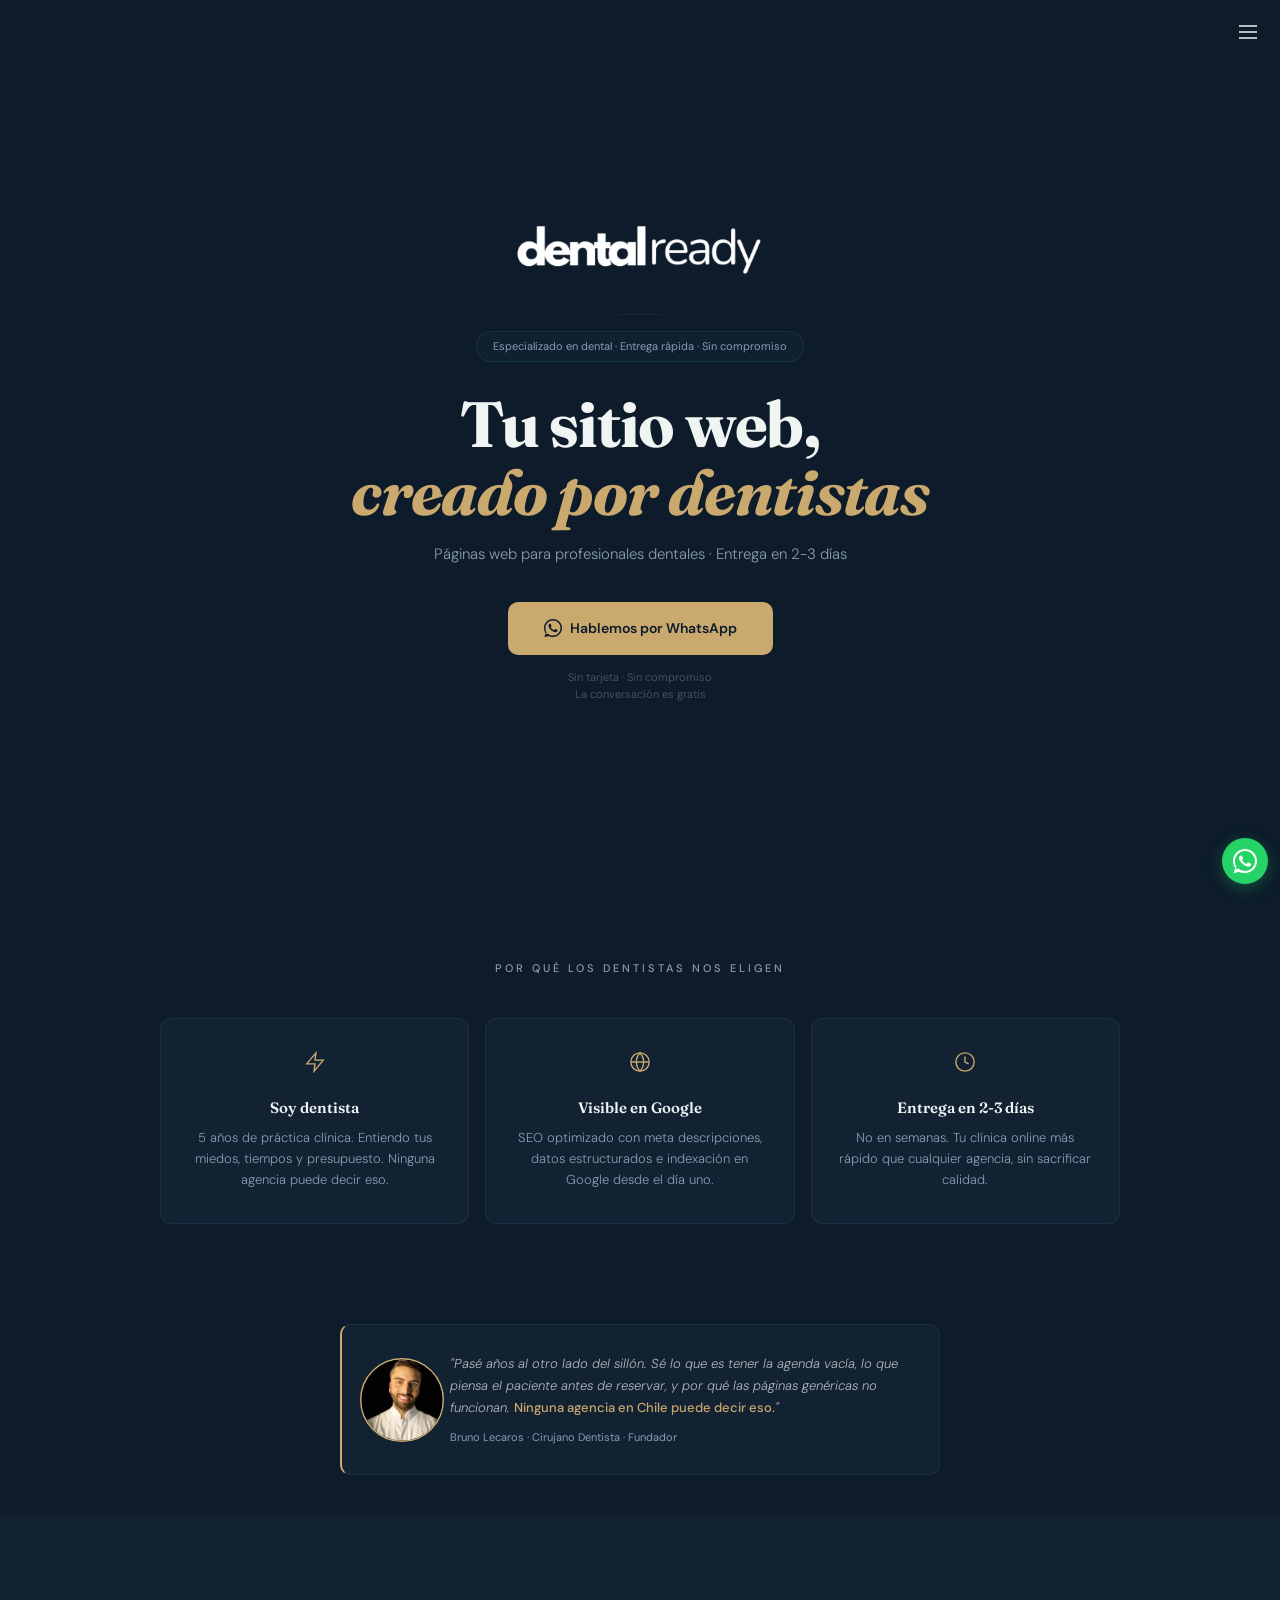
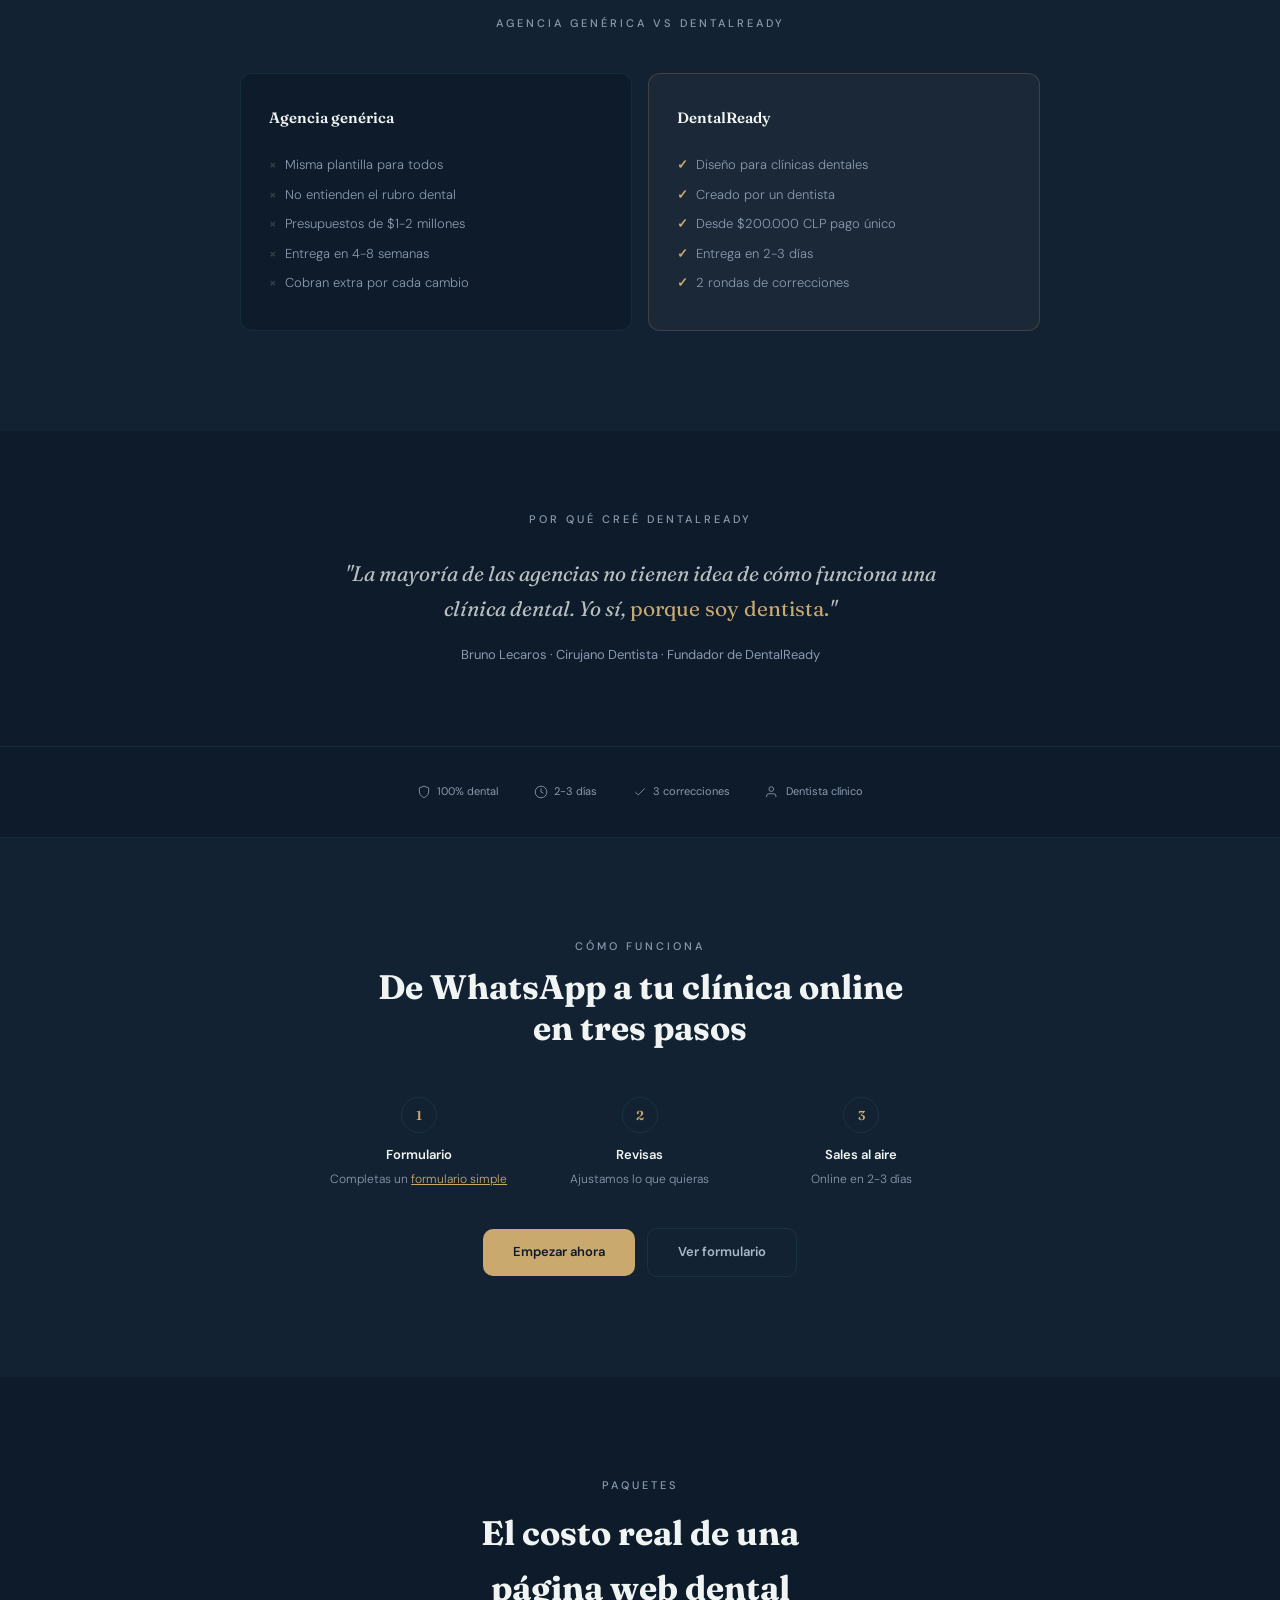
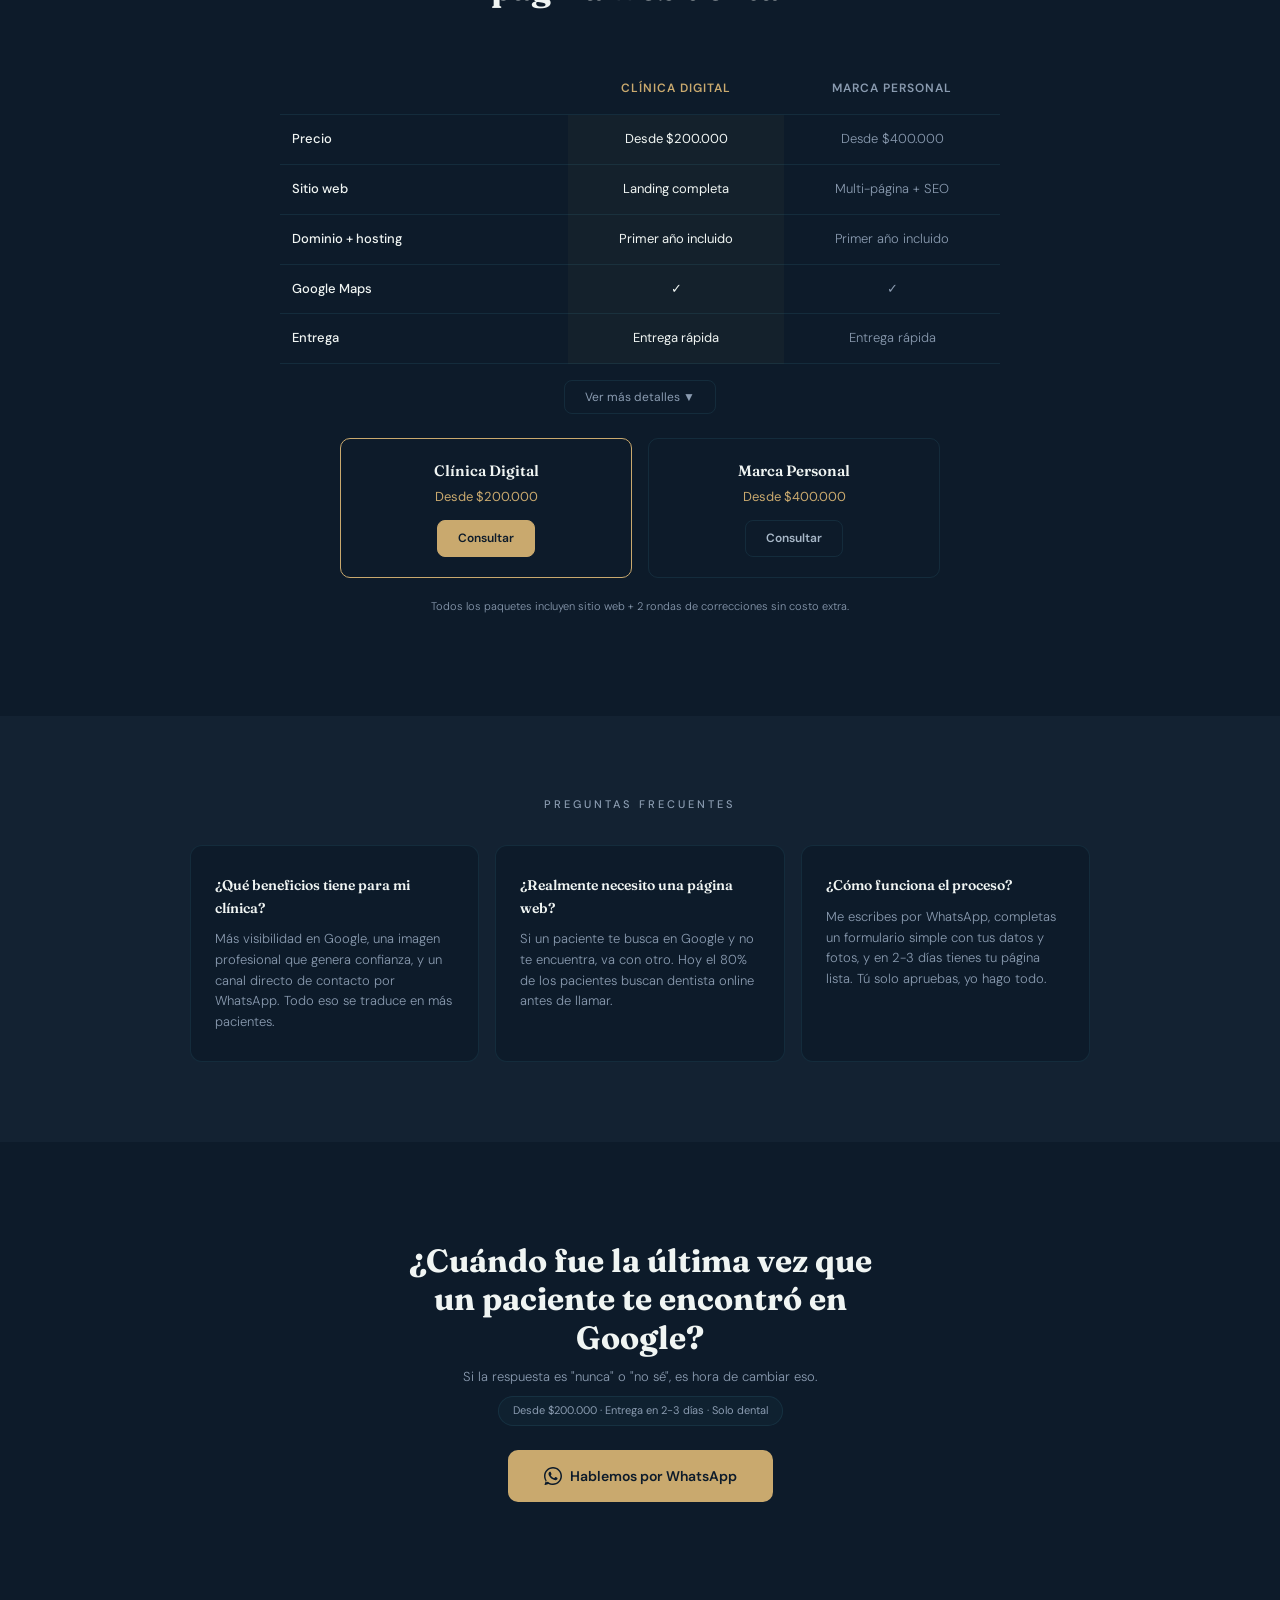
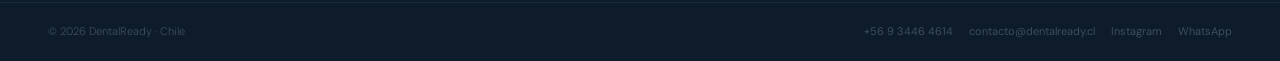
==== commit fe56723e: "Fix delivery-time inconsistency + reframe self-testimonial - Unifica entrega a "2-3 dias" en todo el" ====
--- a/index.html
+++ b/index.html
@@ -243,7 +243,7 @@
         <a href="https://wa.me/56934464614?text=Hola%20Bruno%2C%20me%20interesa%20DentalReady" class="nav-cta-mobile">Hablemos</a>
     </div>
     <section class="hero"><div class="hero-logo-block"><div class="hero-logo-icon"><img src="assets/logo/1.png" alt="DentalReady — Páginas web para dentistas en Chile" style="height: 90px; transition: all 0.4s;"></div></div><div class="hero-divider"></div><span class="hero-pill">Especializado en dental · Entrega rápida · Sin compromiso</span><h1>Tu sitio web,<br><em>creado por dentistas</em></h1><p class="hero-tagline">Páginas web para profesionales dentales · Entrega en 2-3 días</p><a href="https://wa.me/56934464614?text=Hola%20Bruno%2C%20quiero%20saber%20más%20sobre%20DentalReady" class="hero-cta"><svg viewBox="0 0 24 24" fill="currentColor"><path d="M17.472 14.382c-.297-.149-1.758-.867-2.03-.967-.273-.099-.471-.148-.67.15-.197.297-.767.966-.94 1.164-.173.199-.347.223-.644.075-.297-.15-1.255-.463-2.39-1.475-.883-.788-1.48-1.761-1.653-2.059-.173-.297-.018-.458.13-.606.134-.133.298-.347.446-.52.149-.174.198-.298.298-.497.099-.198.05-.371-.025-.52-.075-.149-.669-1.612-.916-2.207-.242-.579-.487-.5-.669-.51-.173-.008-.371-.01-.57-.01-.198 0-.52.074-.792.372-.272.297-1.04 1.016-1.04 2.479 0 1.462 1.065 2.875 1.213 3.074.149.198 2.096 3.2 5.077 4.487.709.306 1.262.489 1.694.625.712.227 1.36.195 1.871.118.571-.085 1.758-.719 2.006-1.413.248-.694.248-1.289.173-1.413-.074-.124-.272-.198-.57-.347z"/><path d="M12 0C5.373 0 0 5.373 0 12c0 2.625.846 5.059 2.284 7.034L.789 23.492a.5.5 0 00.612.616l4.529-1.459A11.94 11.94 0 0012 24c6.627 0 12-5.373 12-12S18.627 0 12 0zm0 22c-2.347 0-4.518-.804-6.237-2.152l-.436-.348-2.684.865.882-2.631-.379-.453A9.963 9.963 0 012 12C2 6.486 6.486 2 12 2s10 4.486 10 10-4.486 10-10 10z"/></svg>Hablemos por WhatsApp</a><span class="hero-note">Sin tarjeta · Sin compromiso<br>La conversación es gratis</span></section>
-    <section class="value" id="problema"><p class="value-label">Por qué los dentistas nos eligen</p><div class="value-grid"><div class="value-card"><svg viewBox="0 0 24 24"><polygon points="13 2 3 14 12 14 11 22 21 10 12 10 13 2"></polygon></svg><h3>Soy dentista</h3><p>5 años de práctica clínica. Entiendo tus miedos, tiempos y presupuesto. Ninguna agencia puede decir eso.</p></div><div class="value-card"><svg viewBox="0 0 24 24"><circle cx="12" cy="12" r="10"></circle><line x1="2" y1="12" x2="22" y2="12"></line><path d="M12 2a15.3 15.3 0 0 1 4 10 15.3 15.3 0 0 1-4 10 15.3 15.3 0 0 1-4-10 15.3 15.3 0 0 1 4-10z"></path></svg><h3>Visible en Google</h3><p>SEO optimizado con meta descripciones, datos estructurados e indexación en Google desde el día uno.</p></div><div class="value-card"><svg viewBox="0 0 24 24"><circle cx="12" cy="12" r="10"></circle><polyline points="12 6 12 12 16 14"></polyline></svg><h3>Entrega en horas</h3><p>No en semanas. Tu clínica online más rápido que cualquier agencia, sin sacrificar calidad.</p></div></div></section>
+    <section class="value" id="problema"><p class="value-label">Por qué los dentistas nos eligen</p><div class="value-grid"><div class="value-card"><svg viewBox="0 0 24 24"><polygon points="13 2 3 14 12 14 11 22 21 10 12 10 13 2"></polygon></svg><h3>Soy dentista</h3><p>5 años de práctica clínica. Entiendo tus miedos, tiempos y presupuesto. Ninguna agencia puede decir eso.</p></div><div class="value-card"><svg viewBox="0 0 24 24"><circle cx="12" cy="12" r="10"></circle><line x1="2" y1="12" x2="22" y2="12"></line><path d="M12 2a15.3 15.3 0 0 1 4 10 15.3 15.3 0 0 1-4 10 15.3 15.3 0 0 1-4-10 15.3 15.3 0 0 1 4-10z"></path></svg><h3>Visible en Google</h3><p>SEO optimizado con meta descripciones, datos estructurados e indexación en Google desde el día uno.</p></div><div class="value-card"><svg viewBox="0 0 24 24"><circle cx="12" cy="12" r="10"></circle><polyline points="12 6 12 12 16 14"></polyline></svg><h3>Entrega en 2-3 días</h3><p>No en semanas. Tu clínica online más rápido que cualquier agencia, sin sacrificar calidad.</p></div></div></section>
     <!-- QUOTE PERSONAL -->
     <section style="padding: 40px 48px;">
         <div style="max-width: 600px; margin: 0 auto; background: var(--bg-card); border: 1px solid var(--line); border-left: 2px solid var(--gold); border-radius: 10px; padding: 28px 32px; display: flex; gap: 20px; align-items: center;">
@@ -256,7 +256,7 @@
     </section>
 
     <section class="comparison"><p class="comparison-label">Agencia genérica vs DentalReady</p><div class="comparison-grid"><div class="comp-card comp-card--muted"><h3>Agencia genérica</h3><ul class="comp-list"><li><span class="ci-x">×</span> Misma plantilla para todos</li><li><span class="ci-x">×</span> No entienden el rubro dental</li><li><span class="ci-x">×</span> Presupuestos de $1-2 millones</li><li><span class="ci-x">×</span> Entrega en 4-8 semanas</li><li><span class="ci-x">×</span> Cobran extra por cada cambio</li></ul></div><div class="comp-card comp-card--accent"><h3>DentalReady</h3><ul class="comp-list"><li><span class="ci-ok">✓</span> Diseño para clínicas dentales</li><li><span class="ci-ok">✓</span> Creado por un dentista</li><li><span class="ci-ok">✓</span> Desde $200.000 CLP pago único</li><li><span class="ci-ok">✓</span> Entrega en 2-3 días</li><li><span class="ci-ok">✓</span> 2 rondas de correcciones</li></ul></div></div></section>
-    <section class="proof"><div class="proof-inner"><p class="proof-label">De colega a colega</p><div class="proof-stars">★ ★ ★ ★ ★</div><p class="proof-quote">"La mayoría de las agencias no tienen idea de cómo funciona una clínica dental. Yo sí, <em>porque soy dentista.</em>"</p><p class="proof-author">Bruno Lecaros, Cirujano Dentista</p></div></section>
+    <section class="proof"><div class="proof-inner"><p class="proof-label">Por qué creé DentalReady</p><p class="proof-quote">"La mayoría de las agencias no tienen idea de cómo funciona una clínica dental. Yo sí, <em>porque soy dentista.</em>"</p><p class="proof-author">Bruno Lecaros · Cirujano Dentista · Fundador de DentalReady</p></div></section>
     <section class="trust"><div class="trust-row"><span class="trust-badge"><svg viewBox="0 0 24 24"><path d="M12 22s8-4 8-10V5l-8-3-8 3v7c0 6 8 10 8 10z"></path></svg>100% dental</span><span class="trust-badge"><svg viewBox="0 0 24 24"><circle cx="12" cy="12" r="10"></circle><polyline points="12 6 12 12 16 14"></polyline></svg>2-3 días</span><span class="trust-badge"><svg viewBox="0 0 24 24"><polyline points="20 6 9 17 4 12"></polyline></svg>3 correcciones</span><span class="trust-badge"><svg viewBox="0 0 24 24"><path d="M17 21v-2a4 4 0 0 0-4-4H5a4 4 0 0 0-4 4v2"></path><circle cx="9" cy="7" r="4"></circle></svg>Dentista clínico</span></div></section>
     <section class="how" id="proceso"><div class="how-inner"><p class="how-label">Cómo funciona</p><h2>De WhatsApp a tu clínica online<br>en tres pasos</h2><div class="how-steps"><div class="how-step"><span class="how-num">1</span><h3>Formulario</h3><p>Completas un <a href="formulario-intake-dental.html" target="_blank" style="color: var(--gold); text-decoration: underline;">formulario simple</a></p></div><div class="how-step"><span class="how-num">2</span><h3>Revisas</h3><p>Ajustamos lo que quieras</p></div><div class="how-step"><span class="how-num">3</span><h3>Sales al aire</h3><p>Online en 2-3 días</p></div></div><a href="https://wa.me/56934464614?text=Hola%20Bruno%2C%20quiero%20empezar" class="how-cta" style="margin-right: 12px;">Empezar ahora</a><a href="formulario-intake-dental.html" target="_blank" class="how-cta" style="background: transparent; border: 1px solid var(--line); color: var(--gray-light);">Ver formulario</a></div></section>
     <section class="pricing" id="paquetes">
@@ -282,7 +282,7 @@
                 <tr><td>Sitio web</td><td class="col-hl">Landing completa</td><td>Multi-página + SEO</td></tr>
                 <tr><td>Dominio + hosting</td><td class="col-hl">Primer año incluido</td><td>Primer año incluido</td></tr>
                 <tr><td>Google Maps</td><td class="col-hl">✓</td><td>✓</td></tr>
-                <tr><td>Entrega</td><td class="col-hl">5–10 días</td><td>15–20 días</td></tr>
+                <tr><td>Entrega</td><td class="col-hl">Entrega rápida</td><td>Entrega rápida</td></tr>
                 <tr class="extra-row" style="display: none;"><td>WhatsApp Business</td><td class="col-hl">✓</td><td>✓</td></tr>
                 <tr class="extra-row" style="display: none;"><td>Instagram</td><td class="col-hl">Configurado + 6 posts</td><td>Estrategia 1 año (12 posts)</td></tr>
                 <tr class="extra-row" style="display: none;"><td>Blog</td><td class="col-hl">—</td><td>3 artículos con IA</td></tr>
@@ -310,7 +310,7 @@
         <p class="pricing-note">Todos los paquetes incluyen sitio web + 2 rondas de correcciones sin costo extra.</p>
     </section>
 
-    <section class="objections"><p class="objections-label">Preguntas frecuentes</p><div class="objections-grid"><div class="objection-card"><p class="objection-q">¿Qué beneficios tiene para mi clínica?</p><p class="objection-a">Más visibilidad en Google, una imagen profesional que genera confianza, y un canal directo de contacto por WhatsApp. Todo eso se traduce en más pacientes.</p></div><div class="objection-card"><p class="objection-q">¿Realmente necesito una página web?</p><p class="objection-a">Si un paciente te busca en Google y no te encuentra, va con otro. Hoy el 80% de los pacientes buscan dentista online antes de llamar.</p></div><div class="objection-card"><p class="objection-q">¿Cómo funciona el proceso?</p><p class="objection-a">Me escribes por WhatsApp, completas un formulario simple con tus datos y fotos, y en horas tienes tu página lista. Tú solo apruebas, yo hago todo.</p></div></div></section>
+    <section class="objections"><p class="objections-label">Preguntas frecuentes</p><div class="objections-grid"><div class="objection-card"><p class="objection-q">¿Qué beneficios tiene para mi clínica?</p><p class="objection-a">Más visibilidad en Google, una imagen profesional que genera confianza, y un canal directo de contacto por WhatsApp. Todo eso se traduce en más pacientes.</p></div><div class="objection-card"><p class="objection-q">¿Realmente necesito una página web?</p><p class="objection-a">Si un paciente te busca en Google y no te encuentra, va con otro. Hoy el 80% de los pacientes buscan dentista online antes de llamar.</p></div><div class="objection-card"><p class="objection-q">¿Cómo funciona el proceso?</p><p class="objection-a">Me escribes por WhatsApp, completas un formulario simple con tus datos y fotos, y en 2-3 días tienes tu página lista. Tú solo apruebas, yo hago todo.</p></div></div></section>
     <section class="final-cta"><h2>¿Cuándo fue la última vez que un paciente te encontró en Google?</h2><p>Si la respuesta es "nunca" o "no sé", es hora de cambiar eso.</p><span class="final-pill">Desde $200.000 · Entrega en 2-3 días · Solo dental</span><br><a href="https://wa.me/56934464614?text=Hola%20Bruno%2C%20quiero%20saber%20más%20sobre%20DentalReady" class="final-btn"><svg viewBox="0 0 24 24" fill="currentColor" width="18" height="18"><path d="M17.472 14.382c-.297-.149-1.758-.867-2.03-.967-.273-.099-.471-.148-.67.15-.197.297-.767.966-.94 1.164-.173.199-.347.223-.644.075-.297-.15-1.255-.463-2.39-1.475-.883-.788-1.48-1.761-1.653-2.059-.173-.297-.018-.458.13-.606.134-.133.298-.347.446-.52.149-.174.198-.298.298-.497.099-.198.05-.371-.025-.52-.075-.149-.669-1.612-.916-2.207-.242-.579-.487-.5-.669-.51-.173-.008-.371-.01-.57-.01-.198 0-.52.074-.792.372-.272.297-1.04 1.016-1.04 2.479 0 1.462 1.065 2.875 1.213 3.074.149.198 2.096 3.2 5.077 4.487.709.306 1.262.489 1.694.625.712.227 1.36.195 1.871.118.571-.085 1.758-.719 2.006-1.413.248-.694.248-1.289.173-1.413-.074-.124-.272-.198-.57-.347z"/><path d="M12 0C5.373 0 0 5.373 0 12c0 2.625.846 5.059 2.284 7.034L.789 23.492a.5.5 0 00.612.616l4.529-1.459A11.94 11.94 0 0012 24c6.627 0 12-5.373 12-12S18.627 0 12 0zm0 22c-2.347 0-4.518-.804-6.237-2.152l-.436-.348-2.684.865.882-2.631-.379-.453A9.963 9.963 0 012 12C2 6.486 6.486 2 12 2s10 4.486 10 10-4.486 10-10 10z"/></svg>Hablemos por WhatsApp</a></section>
     <footer><p>&copy; 2026 DentalReady · Chile</p><div class="footer-links"><a href="tel:+56934464614">+56 9 3446 4614</a><a href="mailto:contacto@dentalready.cl">contacto@dentalready.cl</a><a href="https://www.instagram.com/dr.brunolecaros/" target="_blank">Instagram</a><a href="https://wa.me/56934464614" target="_blank">WhatsApp</a></div></footer>
     <a href="https://wa.me/56934464614?text=Hola%20Bruno%2C%20quiero%20saber%20más%20sobre%20DentalReady" target="_blank" class="wa-float"><svg viewBox="0 0 24 24"><path d="M17.472 14.382c-.297-.149-1.758-.867-2.03-.967-.273-.099-.471-.148-.67.15-.197.297-.767.966-.94 1.164-.173.199-.347.223-.644.075-.297-.15-1.255-.463-2.39-1.475-.883-.788-1.48-1.761-1.653-2.059-.173-.297-.018-.458.13-.606.134-.133.298-.347.446-.52.149-.174.198-.298.298-.497.099-.198.05-.371-.025-.52-.075-.149-.669-1.612-.916-2.207-.242-.579-.487-.5-.669-.51-.173-.008-.371-.01-.57-.01-.198 0-.52.074-.792.372-.272.297-1.04 1.016-1.04 2.479 0 1.462 1.065 2.875 1.213 3.074.149.198 2.096 3.2 5.077 4.487.709.306 1.262.489 1.694.625.712.227 1.36.195 1.871.118.571-.085 1.758-.719 2.006-1.413.248-.694.248-1.289.173-1.413-.074-.124-.272-.198-.57-.347z"/><path d="M12 0C5.373 0 0 5.373 0 12c0 2.625.846 5.059 2.284 7.034L.789 23.492a.5.5 0 00.612.616l4.529-1.459A11.94 11.94 0 0012 24c6.627 0 12-5.373 12-12S18.627 0 12 0zm0 22c-2.347 0-4.518-.804-6.237-2.152l-.436-.348-2.684.865.882-2.631-.379-.453A9.963 9.963 0 012 12C2 6.486 6.486 2 12 2s10 4.486 10 10-4.486 10-10 10z"/></svg></a>
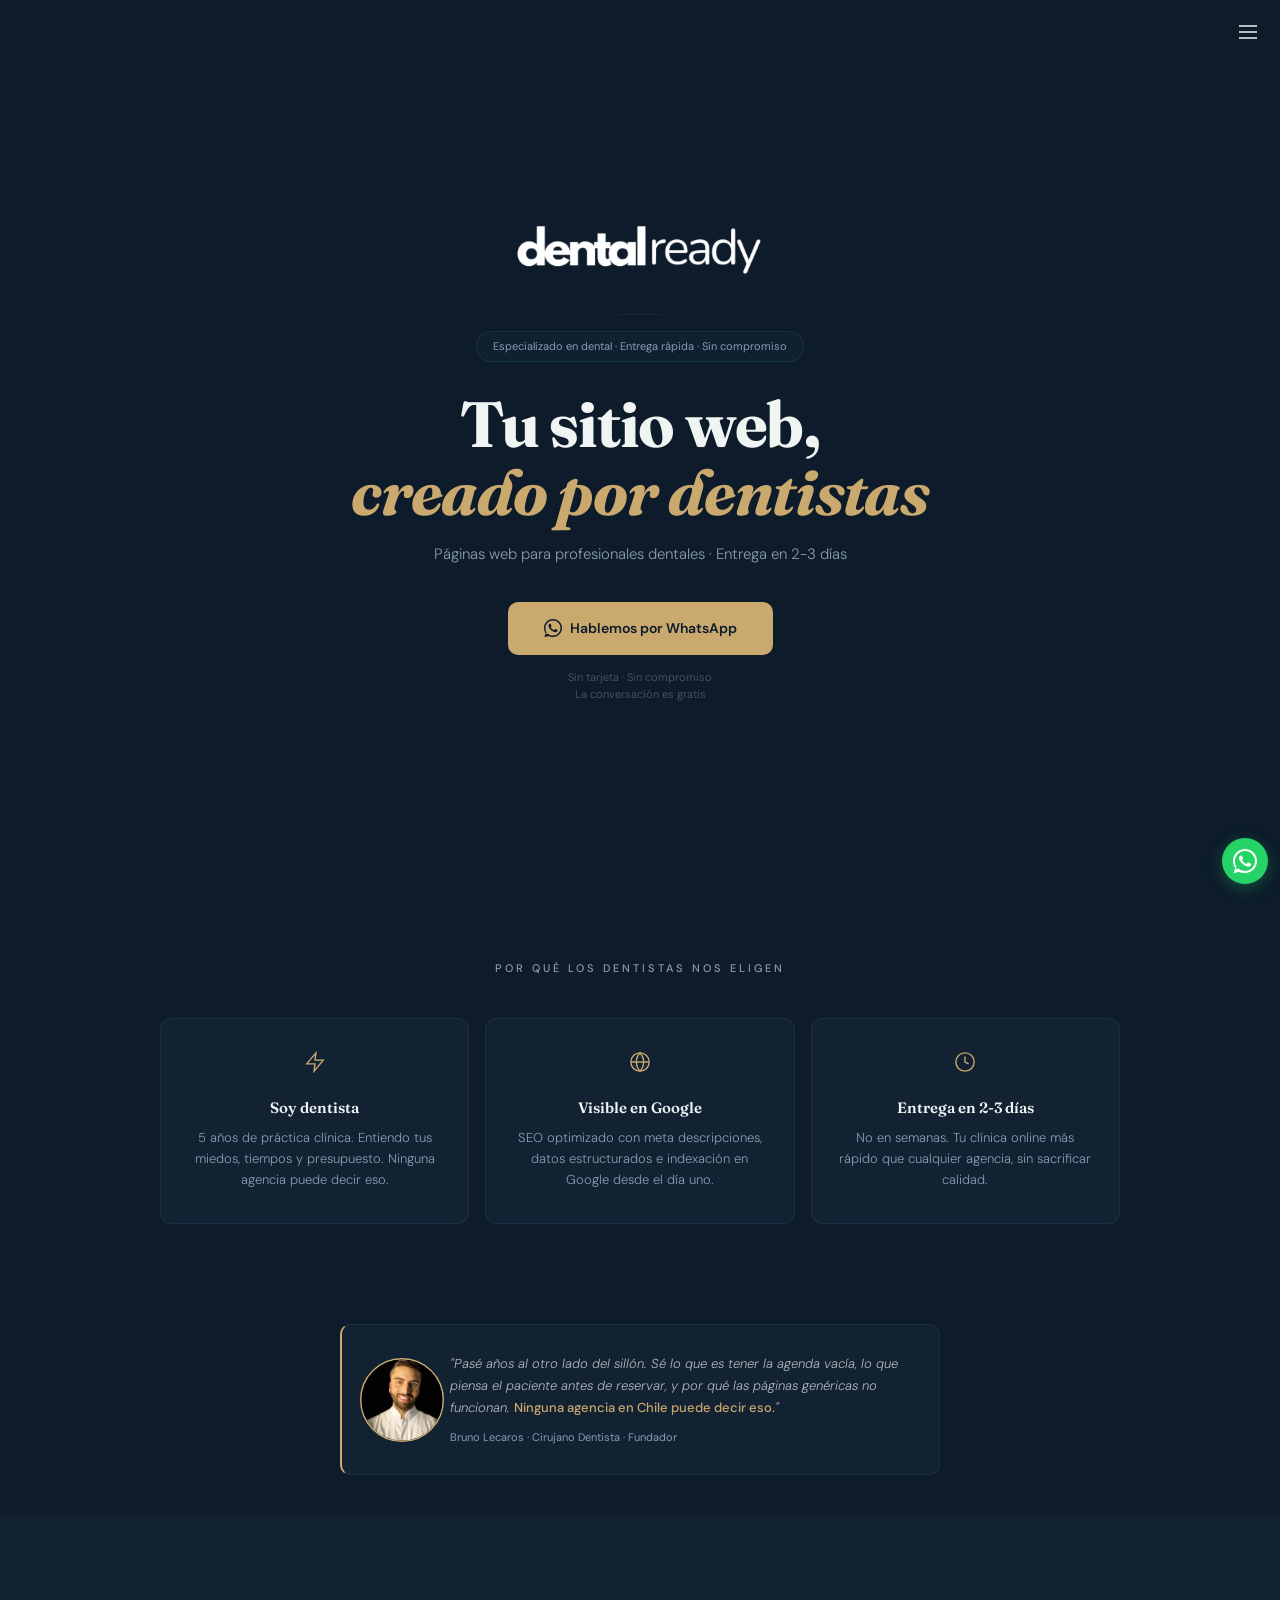
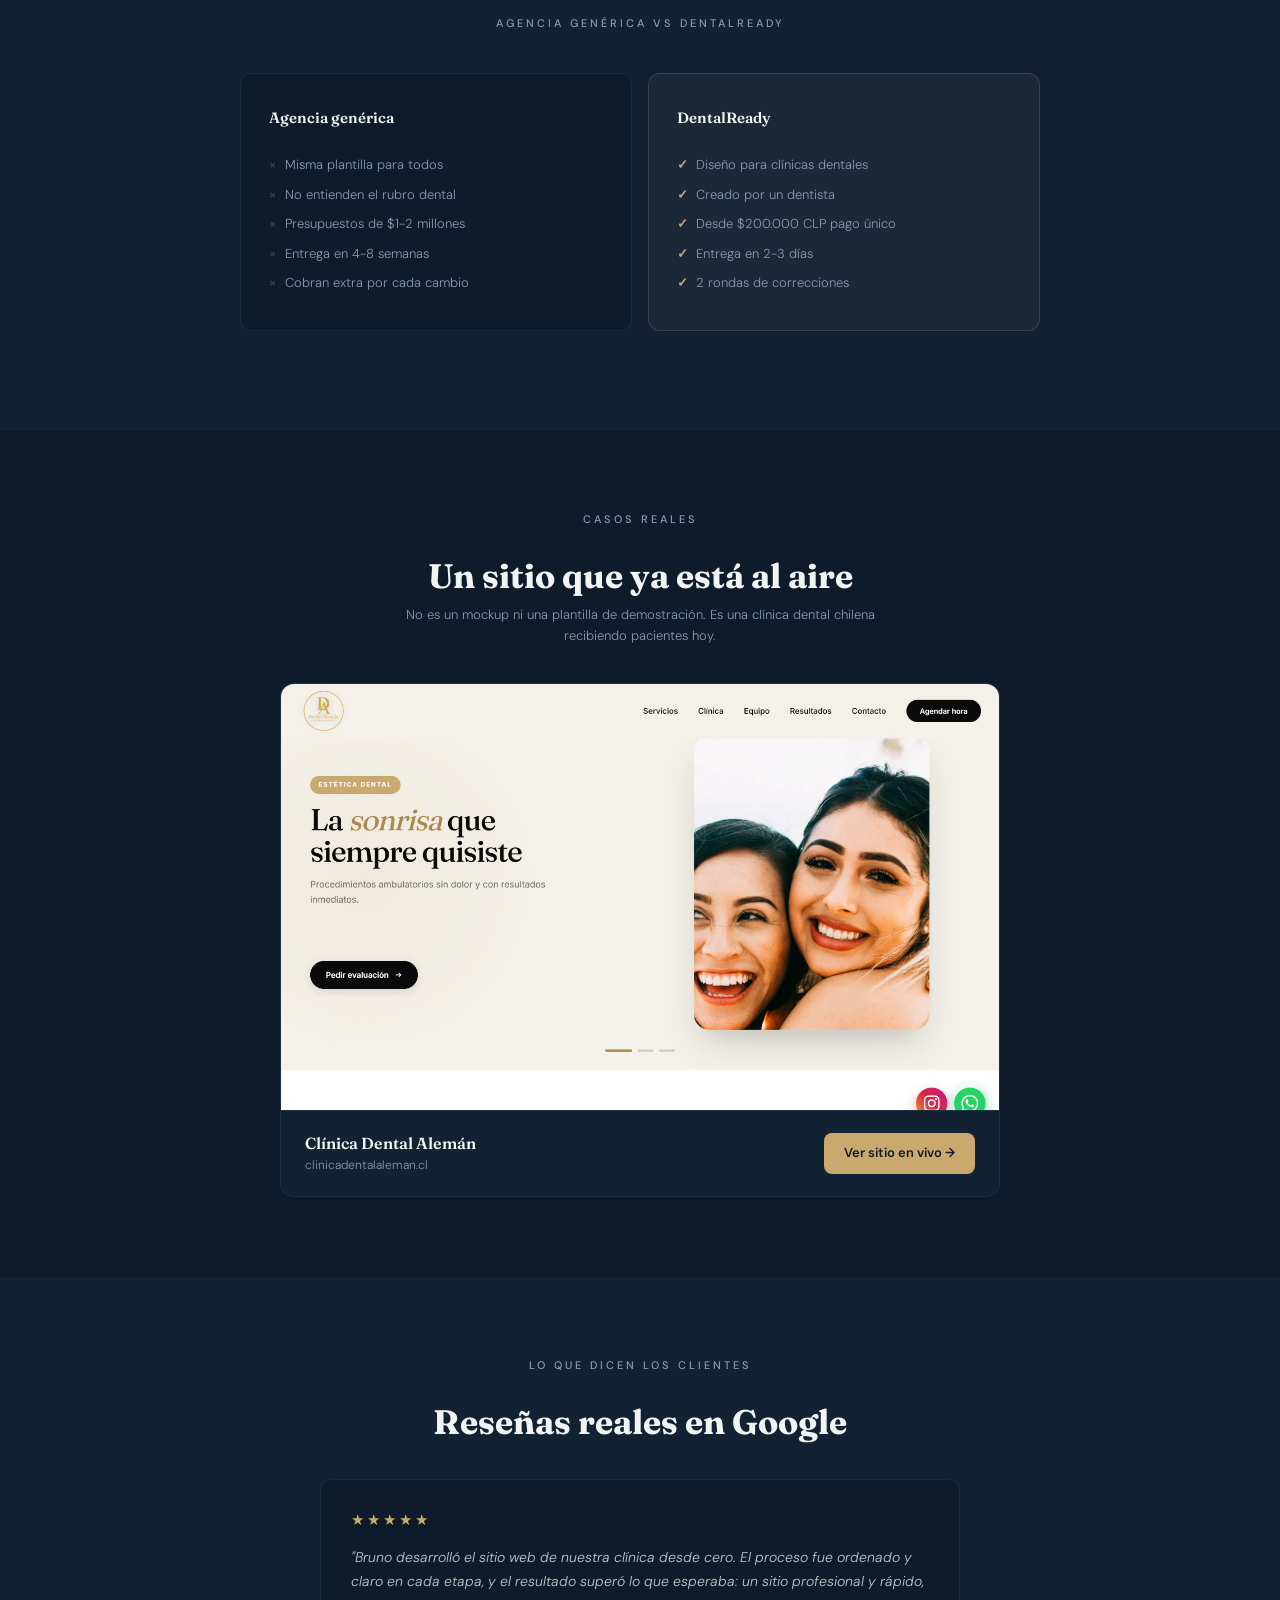
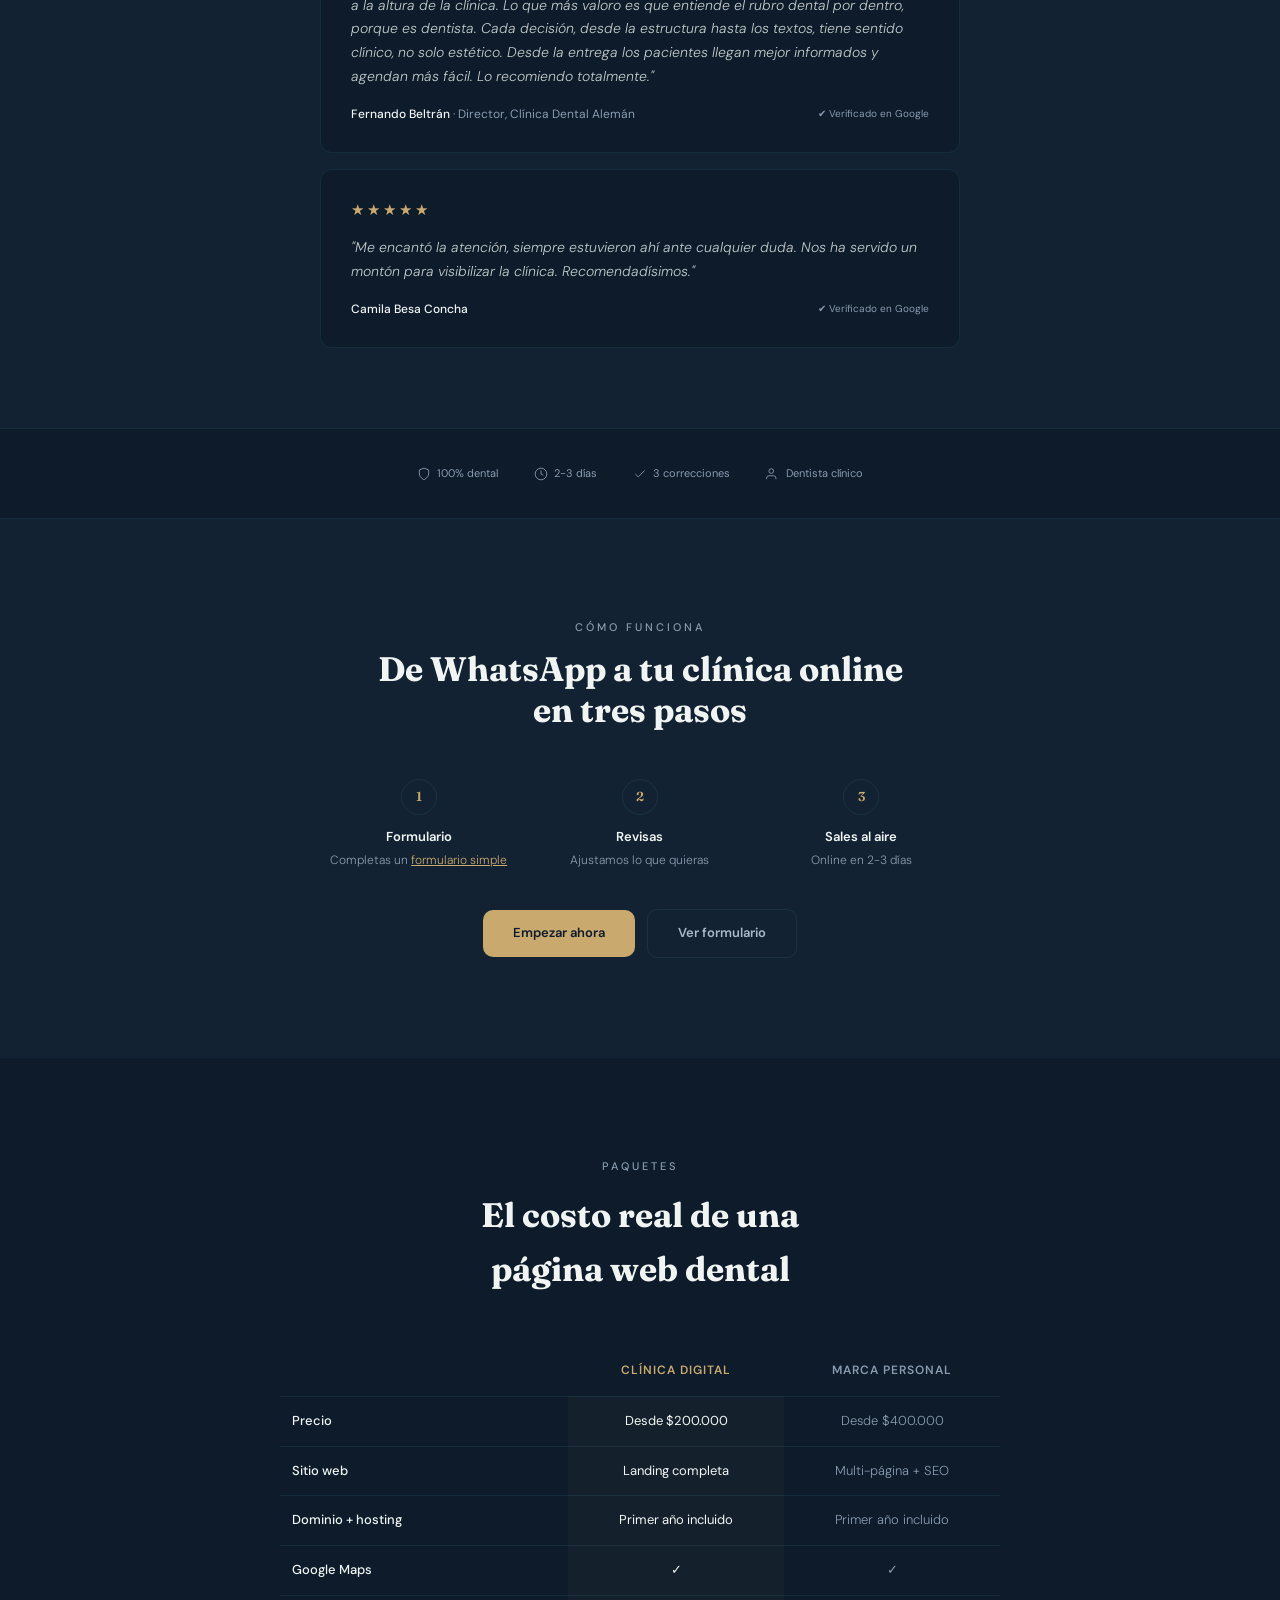
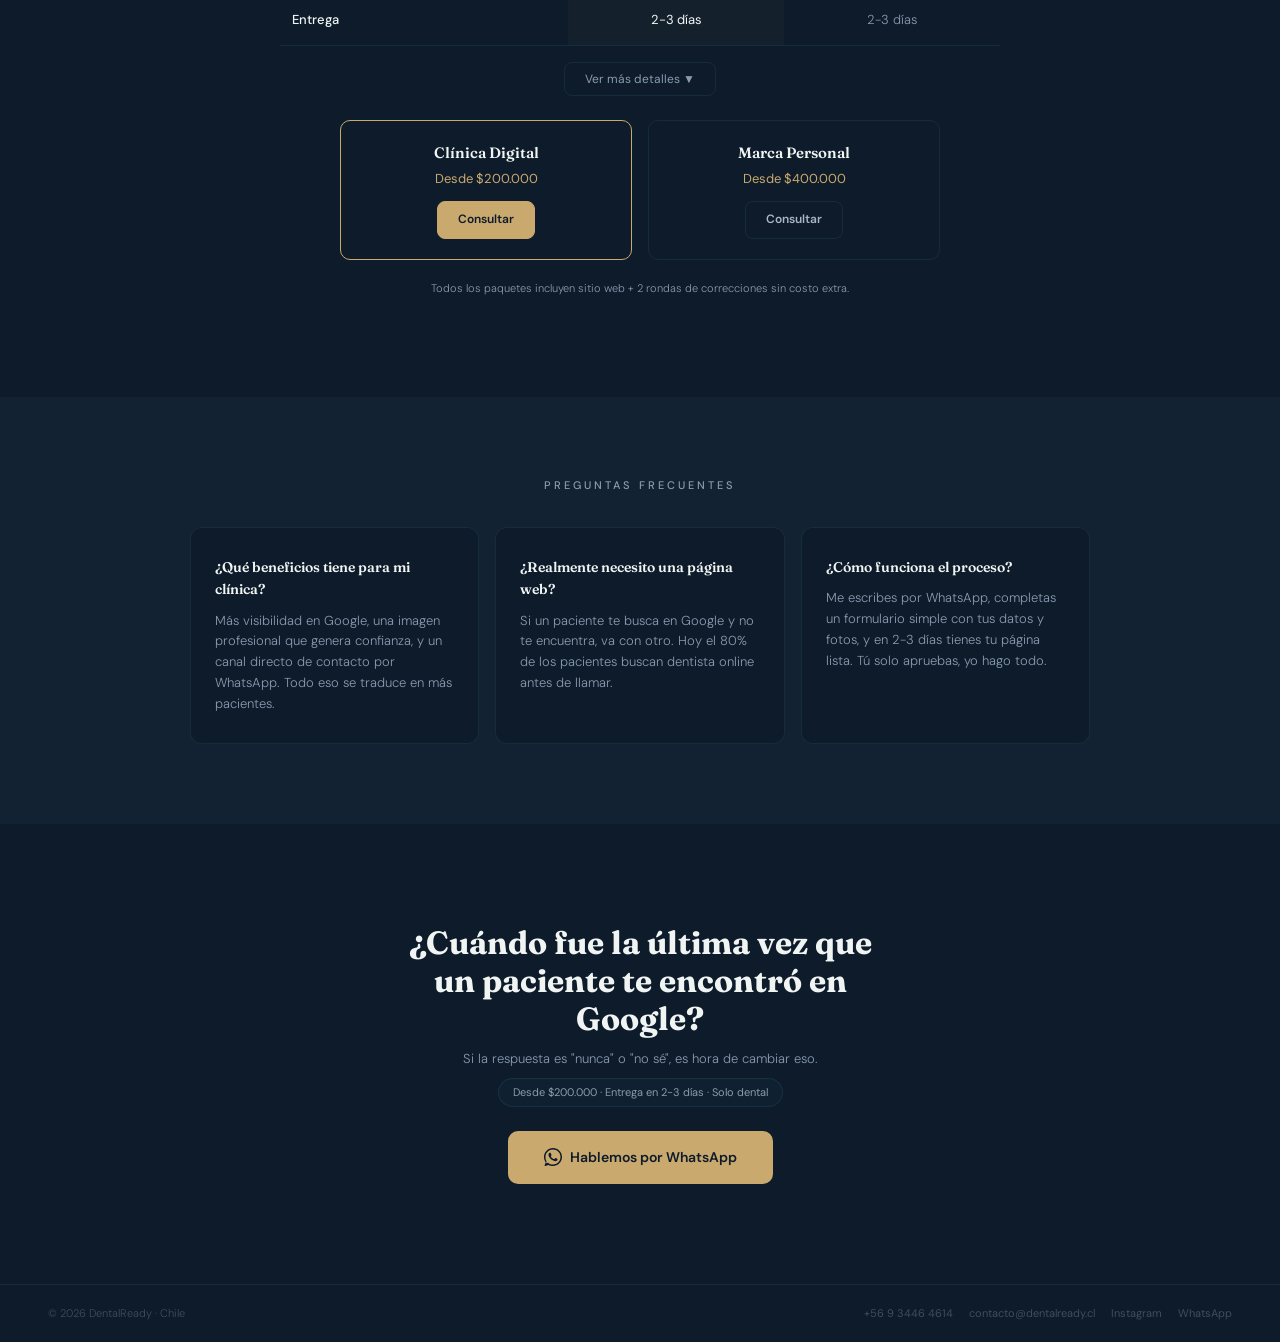
==== commit fecd2e7b: "Add Casos section + real Google testimonials; fix delivery time, IG handle, email obfuscation Co-Aut" ====
--- a/index.html
+++ b/index.html
@@ -54,7 +54,7 @@
       "priceRange": "$200.000 - $500.000 CLP",
       "telephone": "+56934464614",
       "sameAs": [
-        "https://www.instagram.com/dr.brunolecaros/"
+        "https://www.instagram.com/dentalready.cl/"
       ]
     }
     </script>
@@ -239,6 +239,7 @@
         </button>
         <a href="#problema" onclick="document.getElementById('nav-mobile').classList.remove('open')">Por Qué</a>
         <a href="#proceso" onclick="document.getElementById('nav-mobile').classList.remove('open')">Proceso</a>
+        <a href="#casos" onclick="document.getElementById('nav-mobile').classList.remove('open')">Casos</a>
         <a href="#paquetes" onclick="document.getElementById('nav-mobile').classList.remove('open')">Paquetes</a>
         <a href="https://wa.me/56934464614?text=Hola%20Bruno%2C%20me%20interesa%20DentalReady" class="nav-cta-mobile">Hablemos</a>
     </div>
@@ -256,7 +257,45 @@
     </section>
 
     <section class="comparison"><p class="comparison-label">Agencia genérica vs DentalReady</p><div class="comparison-grid"><div class="comp-card comp-card--muted"><h3>Agencia genérica</h3><ul class="comp-list"><li><span class="ci-x">×</span> Misma plantilla para todos</li><li><span class="ci-x">×</span> No entienden el rubro dental</li><li><span class="ci-x">×</span> Presupuestos de $1-2 millones</li><li><span class="ci-x">×</span> Entrega en 4-8 semanas</li><li><span class="ci-x">×</span> Cobran extra por cada cambio</li></ul></div><div class="comp-card comp-card--accent"><h3>DentalReady</h3><ul class="comp-list"><li><span class="ci-ok">✓</span> Diseño para clínicas dentales</li><li><span class="ci-ok">✓</span> Creado por un dentista</li><li><span class="ci-ok">✓</span> Desde $200.000 CLP pago único</li><li><span class="ci-ok">✓</span> Entrega en 2-3 días</li><li><span class="ci-ok">✓</span> 2 rondas de correcciones</li></ul></div></div></section>
-    <section class="proof"><div class="proof-inner"><p class="proof-label">Por qué creé DentalReady</p><p class="proof-quote">"La mayoría de las agencias no tienen idea de cómo funciona una clínica dental. Yo sí, <em>porque soy dentista.</em>"</p><p class="proof-author">Bruno Lecaros · Cirujano Dentista · Fundador de DentalReady</p></div></section>
+    <!-- CASOS / PORTFOLIO -->
+    <section class="cases" id="casos" style="padding: 80px 48px;">
+        <p class="proof-label" style="text-align:center;">Casos reales</p>
+        <h2 style="font-family:'Fraunces',serif; font-size:clamp(24px,3.5vw,34px); font-weight:700; text-align:center; margin-bottom:8px; line-height:1.2;">Un sitio que ya está al aire</h2>
+        <p style="text-align:center; font-size:13px; color:var(--gray); font-weight:300; max-width:480px; margin:0 auto 36px;">No es un mockup ni una plantilla de demostración. Es una clínica dental chilena recibiendo pacientes hoy.</p>
+        <a href="https://clinicadentalaleman.cl" target="_blank" rel="noopener" style="display:block; max-width:720px; margin:0 auto; text-decoration:none; border:1px solid var(--line); border-radius:14px; overflow:hidden; background:var(--bg-card); transition:all 0.3s;">
+            <img src="assets/casos-aleman.jpg" alt="Sitio web de Clínica Dental Alemán creado por DentalReady" style="width:100%; display:block; border-bottom:1px solid var(--line);">
+            <div style="display:flex; justify-content:space-between; align-items:center; gap:16px; padding:20px 24px;">
+                <div style="text-align:left;">
+                    <div style="font-family:'Fraunces',serif; font-size:16px; font-weight:600; color:var(--white);">Clínica Dental Alemán</div>
+                    <div style="font-size:12px; color:var(--gray); font-weight:300;">clinicadentalaleman.cl</div>
+                </div>
+                <span style="display:inline-flex; align-items:center; gap:6px; padding:10px 20px; background:var(--gold); color:var(--bg); font-size:13px; font-weight:600; border-radius:8px; white-space:nowrap;">Ver sitio en vivo →</span>
+            </div>
+        </a>
+    </section>
+    <!-- TESTIMONIOS REALES (Google) -->
+    <section class="testimonials" id="testimonios" style="padding: 80px 48px; background: var(--bg-card);">
+        <p class="proof-label" style="text-align:center;">Lo que dicen los clientes</p>
+        <h2 style="font-family:'Fraunces',serif; font-size:clamp(24px,3.5vw,34px); font-weight:700; text-align:center; margin-bottom:36px; line-height:1.2;">Reseñas reales en Google</h2>
+        <div style="max-width:640px; margin:0 auto; display:flex; flex-direction:column; gap:16px;">
+            <div style="background:var(--bg); border:1px solid var(--line); border-radius:12px; padding:28px 30px; text-align:left;">
+                <div style="color:var(--gold); font-size:15px; letter-spacing:3px; margin-bottom:14px;">★★★★★</div>
+                <p style="font-family:'DM Sans',sans-serif; font-size:14px; font-weight:300; font-style:italic; line-height:1.7; color:rgba(240,245,243,0.8); margin-bottom:16px;">"Bruno desarrolló el sitio web de nuestra clínica desde cero. El proceso fue ordenado y claro en cada etapa, y el resultado superó lo que esperaba: un sitio profesional y rápido, a la altura de la clínica. Lo que más valoro es que entiende el rubro dental por dentro, porque es dentista. Cada decisión, desde la estructura hasta los textos, tiene sentido clínico, no solo estético. Desde la entrega los pacientes llegan mejor informados y agendan más fácil. Lo recomiendo totalmente."</p>
+                <div style="display:flex; justify-content:space-between; align-items:center; gap:12px;">
+                    <p style="font-size:12px; color:var(--gray);"><span style="color:var(--white); font-weight:500;">Fernando Beltrán</span> · Director, Clínica Dental Alemán</p>
+                    <span style="font-size:10px; color:var(--gray); white-space:nowrap;">✔ Verificado en Google</span>
+                </div>
+            </div>
+            <div style="background:var(--bg); border:1px solid var(--line); border-radius:12px; padding:28px 30px; text-align:left;">
+                <div style="color:var(--gold); font-size:15px; letter-spacing:3px; margin-bottom:14px;">★★★★★</div>
+                <p style="font-family:'DM Sans',sans-serif; font-size:14px; font-weight:300; font-style:italic; line-height:1.7; color:rgba(240,245,243,0.8); margin-bottom:16px;">"Me encantó la atención, siempre estuvieron ahí ante cualquier duda. Nos ha servido un montón para visibilizar la clínica. Recomendadísimos."</p>
+                <div style="display:flex; justify-content:space-between; align-items:center; gap:12px;">
+                    <p style="font-size:12px; color:var(--gray);"><span style="color:var(--white); font-weight:500;">Camila Besa Concha</span></p>
+                    <span style="font-size:10px; color:var(--gray); white-space:nowrap;">✔ Verificado en Google</span>
+                </div>
+            </div>
+        </div>
+    </section>
     <section class="trust"><div class="trust-row"><span class="trust-badge"><svg viewBox="0 0 24 24"><path d="M12 22s8-4 8-10V5l-8-3-8 3v7c0 6 8 10 8 10z"></path></svg>100% dental</span><span class="trust-badge"><svg viewBox="0 0 24 24"><circle cx="12" cy="12" r="10"></circle><polyline points="12 6 12 12 16 14"></polyline></svg>2-3 días</span><span class="trust-badge"><svg viewBox="0 0 24 24"><polyline points="20 6 9 17 4 12"></polyline></svg>3 correcciones</span><span class="trust-badge"><svg viewBox="0 0 24 24"><path d="M17 21v-2a4 4 0 0 0-4-4H5a4 4 0 0 0-4 4v2"></path><circle cx="9" cy="7" r="4"></circle></svg>Dentista clínico</span></div></section>
     <section class="how" id="proceso"><div class="how-inner"><p class="how-label">Cómo funciona</p><h2>De WhatsApp a tu clínica online<br>en tres pasos</h2><div class="how-steps"><div class="how-step"><span class="how-num">1</span><h3>Formulario</h3><p>Completas un <a href="formulario-intake-dental.html" target="_blank" style="color: var(--gold); text-decoration: underline;">formulario simple</a></p></div><div class="how-step"><span class="how-num">2</span><h3>Revisas</h3><p>Ajustamos lo que quieras</p></div><div class="how-step"><span class="how-num">3</span><h3>Sales al aire</h3><p>Online en 2-3 días</p></div></div><a href="https://wa.me/56934464614?text=Hola%20Bruno%2C%20quiero%20empezar" class="how-cta" style="margin-right: 12px;">Empezar ahora</a><a href="formulario-intake-dental.html" target="_blank" class="how-cta" style="background: transparent; border: 1px solid var(--line); color: var(--gray-light);">Ver formulario</a></div></section>
     <section class="pricing" id="paquetes">
@@ -282,7 +321,7 @@
                 <tr><td>Sitio web</td><td class="col-hl">Landing completa</td><td>Multi-página + SEO</td></tr>
                 <tr><td>Dominio + hosting</td><td class="col-hl">Primer año incluido</td><td>Primer año incluido</td></tr>
                 <tr><td>Google Maps</td><td class="col-hl">✓</td><td>✓</td></tr>
-                <tr><td>Entrega</td><td class="col-hl">Entrega rápida</td><td>Entrega rápida</td></tr>
+                <tr><td>Entrega</td><td class="col-hl">2-3 días</td><td>2-3 días</td></tr>
                 <tr class="extra-row" style="display: none;"><td>WhatsApp Business</td><td class="col-hl">✓</td><td>✓</td></tr>
                 <tr class="extra-row" style="display: none;"><td>Instagram</td><td class="col-hl">Configurado + 6 posts</td><td>Estrategia 1 año (12 posts)</td></tr>
                 <tr class="extra-row" style="display: none;"><td>Blog</td><td class="col-hl">—</td><td>3 artículos con IA</td></tr>
@@ -312,7 +351,15 @@
 
     <section class="objections"><p class="objections-label">Preguntas frecuentes</p><div class="objections-grid"><div class="objection-card"><p class="objection-q">¿Qué beneficios tiene para mi clínica?</p><p class="objection-a">Más visibilidad en Google, una imagen profesional que genera confianza, y un canal directo de contacto por WhatsApp. Todo eso se traduce en más pacientes.</p></div><div class="objection-card"><p class="objection-q">¿Realmente necesito una página web?</p><p class="objection-a">Si un paciente te busca en Google y no te encuentra, va con otro. Hoy el 80% de los pacientes buscan dentista online antes de llamar.</p></div><div class="objection-card"><p class="objection-q">¿Cómo funciona el proceso?</p><p class="objection-a">Me escribes por WhatsApp, completas un formulario simple con tus datos y fotos, y en 2-3 días tienes tu página lista. Tú solo apruebas, yo hago todo.</p></div></div></section>
     <section class="final-cta"><h2>¿Cuándo fue la última vez que un paciente te encontró en Google?</h2><p>Si la respuesta es "nunca" o "no sé", es hora de cambiar eso.</p><span class="final-pill">Desde $200.000 · Entrega en 2-3 días · Solo dental</span><br><a href="https://wa.me/56934464614?text=Hola%20Bruno%2C%20quiero%20saber%20más%20sobre%20DentalReady" class="final-btn"><svg viewBox="0 0 24 24" fill="currentColor" width="18" height="18"><path d="M17.472 14.382c-.297-.149-1.758-.867-2.03-.967-.273-.099-.471-.148-.67.15-.197.297-.767.966-.94 1.164-.173.199-.347.223-.644.075-.297-.15-1.255-.463-2.39-1.475-.883-.788-1.48-1.761-1.653-2.059-.173-.297-.018-.458.13-.606.134-.133.298-.347.446-.52.149-.174.198-.298.298-.497.099-.198.05-.371-.025-.52-.075-.149-.669-1.612-.916-2.207-.242-.579-.487-.5-.669-.51-.173-.008-.371-.01-.57-.01-.198 0-.52.074-.792.372-.272.297-1.04 1.016-1.04 2.479 0 1.462 1.065 2.875 1.213 3.074.149.198 2.096 3.2 5.077 4.487.709.306 1.262.489 1.694.625.712.227 1.36.195 1.871.118.571-.085 1.758-.719 2.006-1.413.248-.694.248-1.289.173-1.413-.074-.124-.272-.198-.57-.347z"/><path d="M12 0C5.373 0 0 5.373 0 12c0 2.625.846 5.059 2.284 7.034L.789 23.492a.5.5 0 00.612.616l4.529-1.459A11.94 11.94 0 0012 24c6.627 0 12-5.373 12-12S18.627 0 12 0zm0 22c-2.347 0-4.518-.804-6.237-2.152l-.436-.348-2.684.865.882-2.631-.379-.453A9.963 9.963 0 012 12C2 6.486 6.486 2 12 2s10 4.486 10 10-4.486 10-10 10z"/></svg>Hablemos por WhatsApp</a></section>
-    <footer><p>&copy; 2026 DentalReady · Chile</p><div class="footer-links"><a href="tel:+56934464614">+56 9 3446 4614</a><a href="mailto:contacto@dentalready.cl">contacto@dentalready.cl</a><a href="https://www.instagram.com/dr.brunolecaros/" target="_blank">Instagram</a><a href="https://wa.me/56934464614" target="_blank">WhatsApp</a></div></footer>
+    <footer><p>&copy; 2026 DentalReady · Chile</p><div class="footer-links"><a href="tel:+56934464614">+56 9 3446 4614</a><a class="email-link" data-user="contacto" data-domain="dentalready.cl">Email</a><a href="https://www.instagram.com/dentalready.cl/" target="_blank">Instagram</a><a href="https://wa.me/56934464614" target="_blank">WhatsApp</a></div></footer>
     <a href="https://wa.me/56934464614?text=Hola%20Bruno%2C%20quiero%20saber%20más%20sobre%20DentalReady" target="_blank" class="wa-float"><svg viewBox="0 0 24 24"><path d="M17.472 14.382c-.297-.149-1.758-.867-2.03-.967-.273-.099-.471-.148-.67.15-.197.297-.767.966-.94 1.164-.173.199-.347.223-.644.075-.297-.15-1.255-.463-2.39-1.475-.883-.788-1.48-1.761-1.653-2.059-.173-.297-.018-.458.13-.606.134-.133.298-.347.446-.52.149-.174.198-.298.298-.497.099-.198.05-.371-.025-.52-.075-.149-.669-1.612-.916-2.207-.242-.579-.487-.5-.669-.51-.173-.008-.371-.01-.57-.01-.198 0-.52.074-.792.372-.272.297-1.04 1.016-1.04 2.479 0 1.462 1.065 2.875 1.213 3.074.149.198 2.096 3.2 5.077 4.487.709.306 1.262.489 1.694.625.712.227 1.36.195 1.871.118.571-.085 1.758-.719 2.006-1.413.248-.694.248-1.289.173-1.413-.074-.124-.272-.198-.57-.347z"/><path d="M12 0C5.373 0 0 5.373 0 12c0 2.625.846 5.059 2.284 7.034L.789 23.492a.5.5 0 00.612.616l4.529-1.459A11.94 11.94 0 0012 24c6.627 0 12-5.373 12-12S18.627 0 12 0zm0 22c-2.347 0-4.518-.804-6.237-2.152l-.436-.348-2.684.865.882-2.631-.379-.453A9.963 9.963 0 012 12C2 6.486 6.486 2 12 2s10 4.486 10 10-4.486 10-10 10z"/></svg></a>
+    <script>
+        // Ensambla el email en runtime para que los bots no lo scrapeen del HTML
+        document.querySelectorAll('.email-link').forEach(function(a){
+            var addr = a.dataset.user + '@' + a.dataset.domain;
+            a.href = 'mailto:' + addr;
+            if (a.textContent.trim() === 'Email') a.textContent = addr;
+        });
+    </script>
 </body>
 </html>
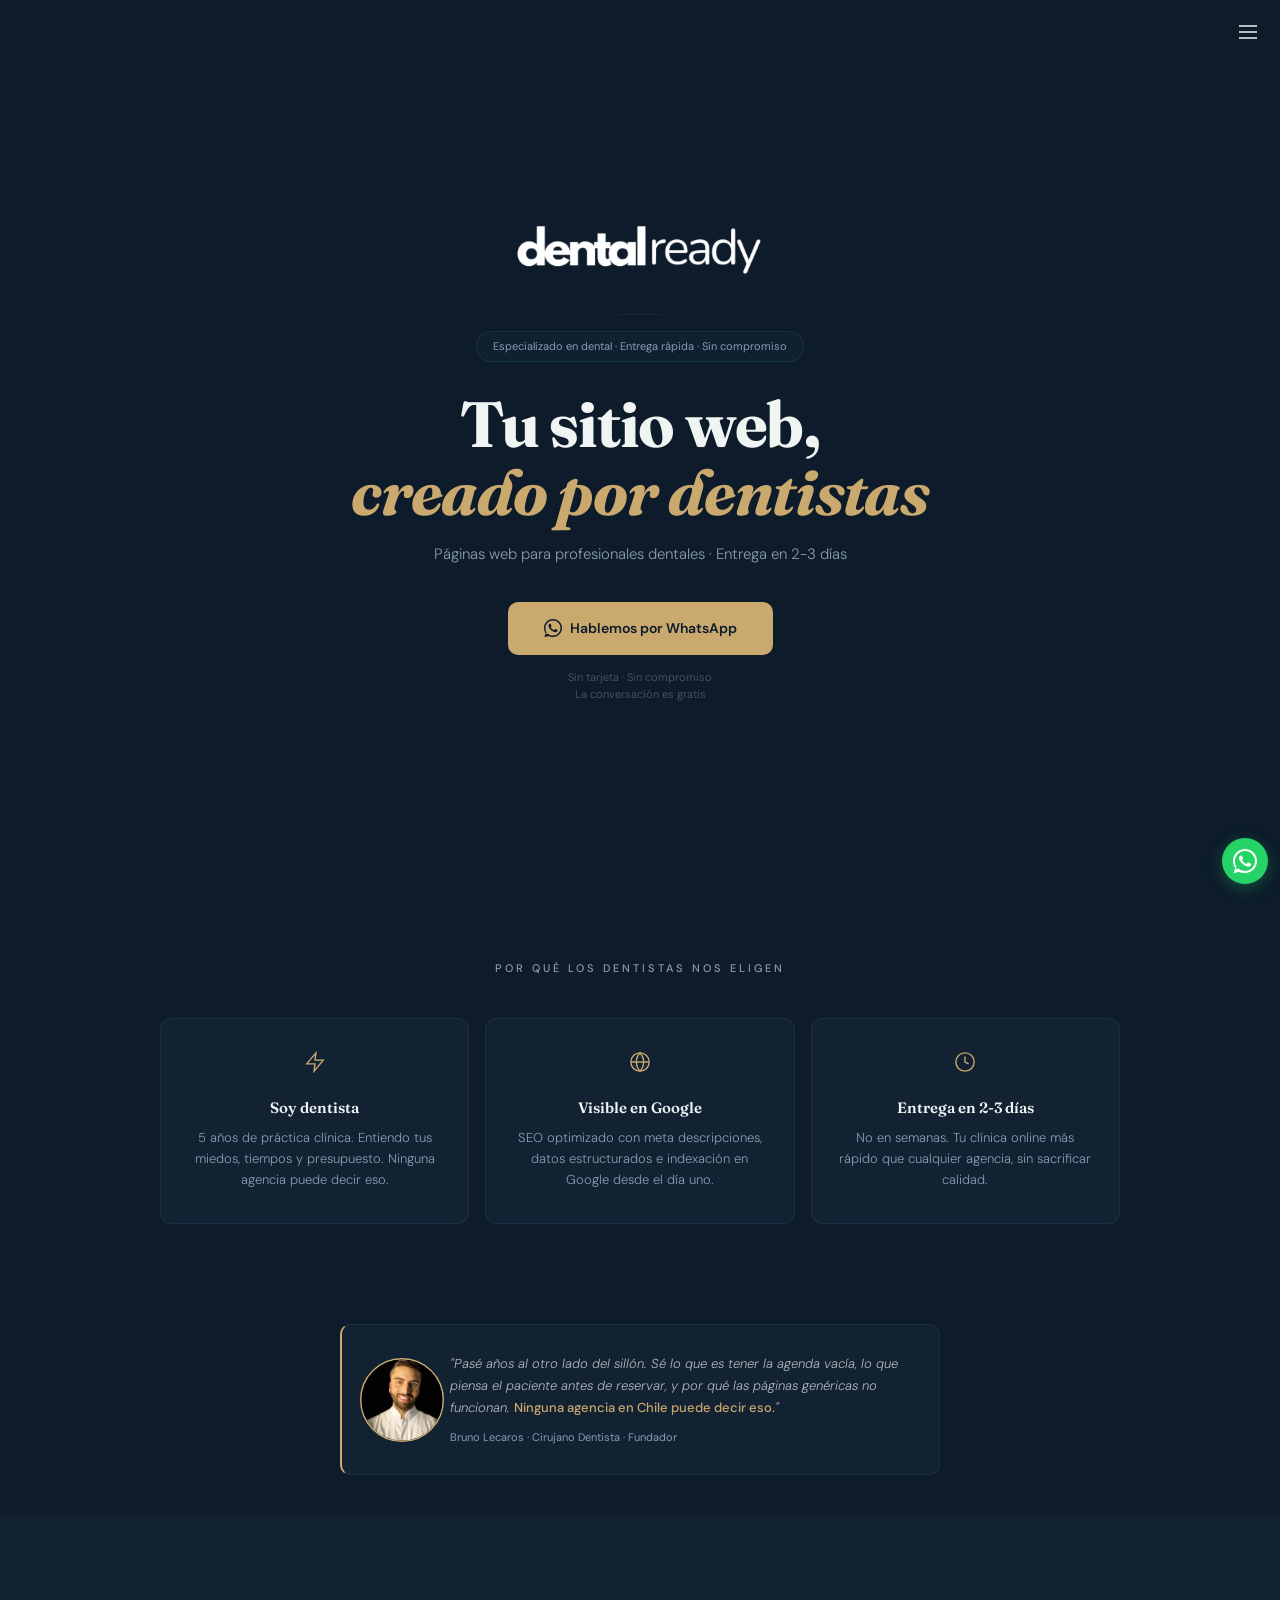
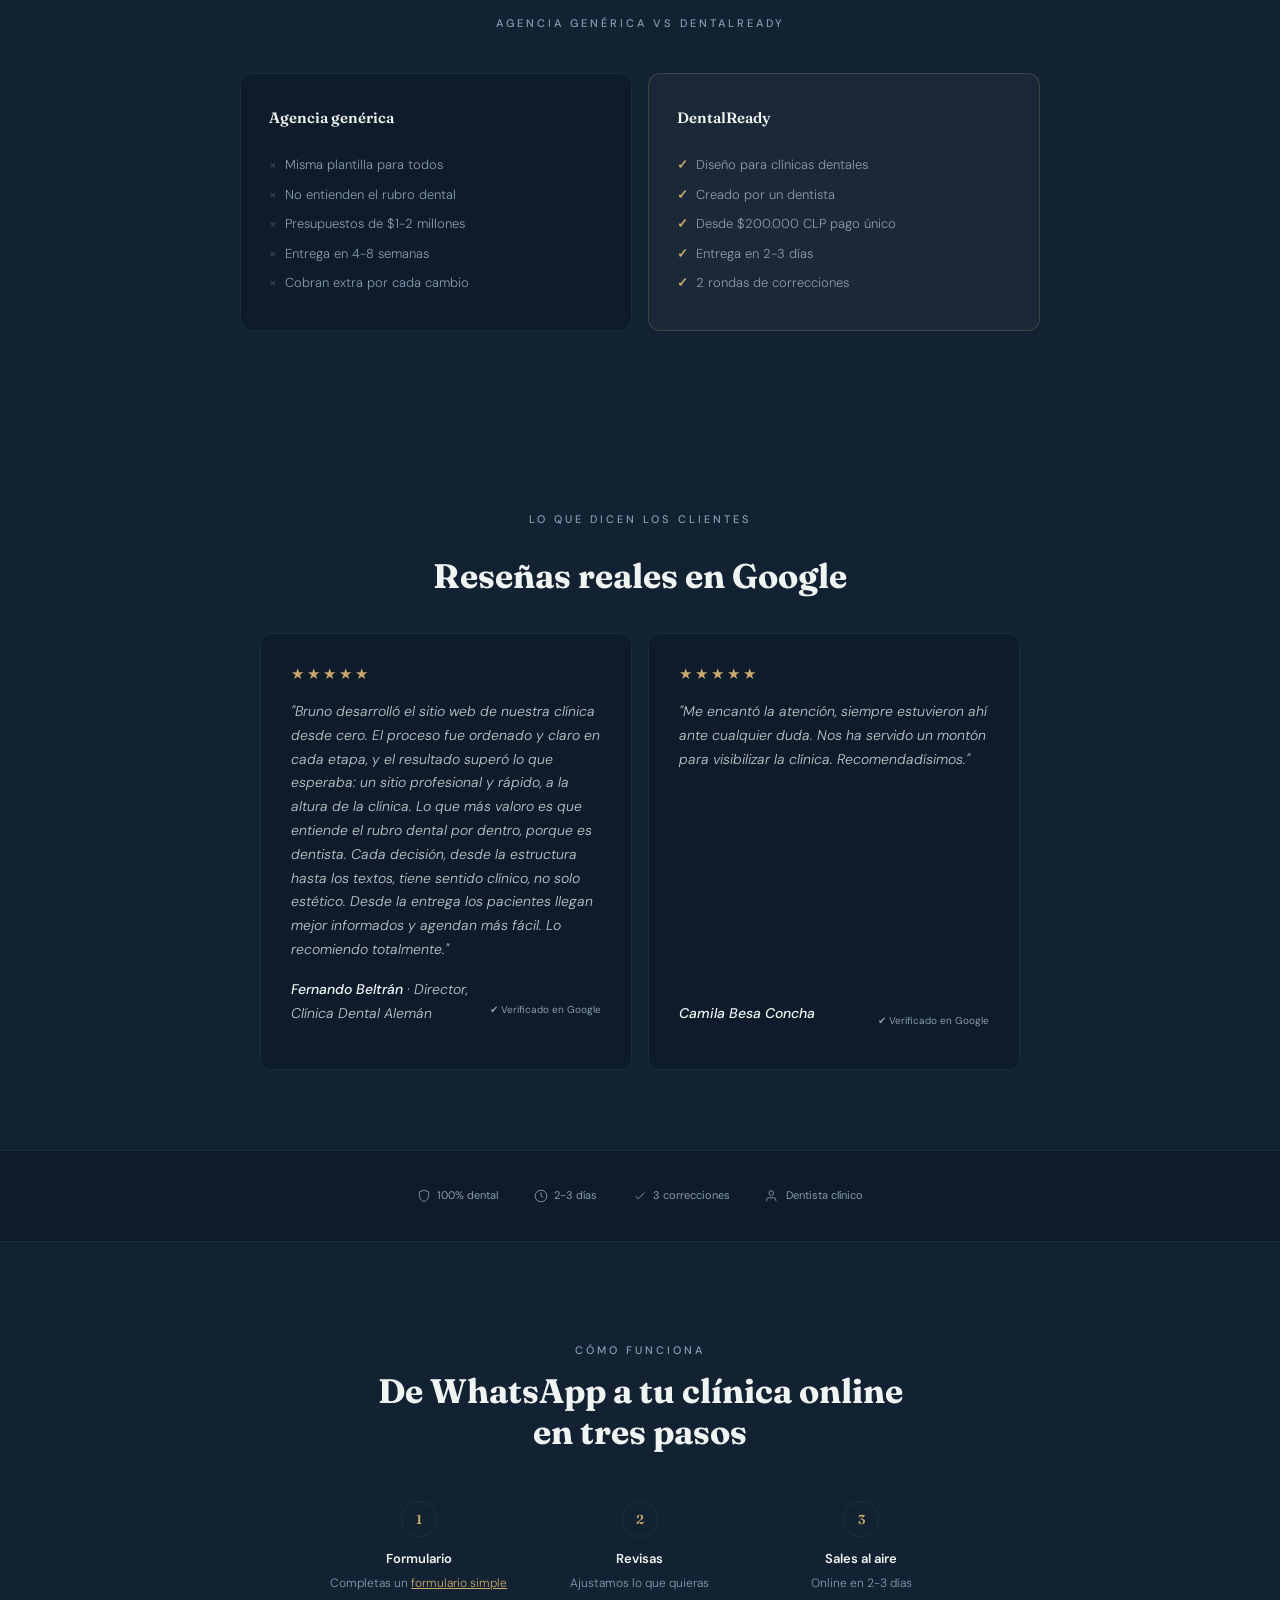
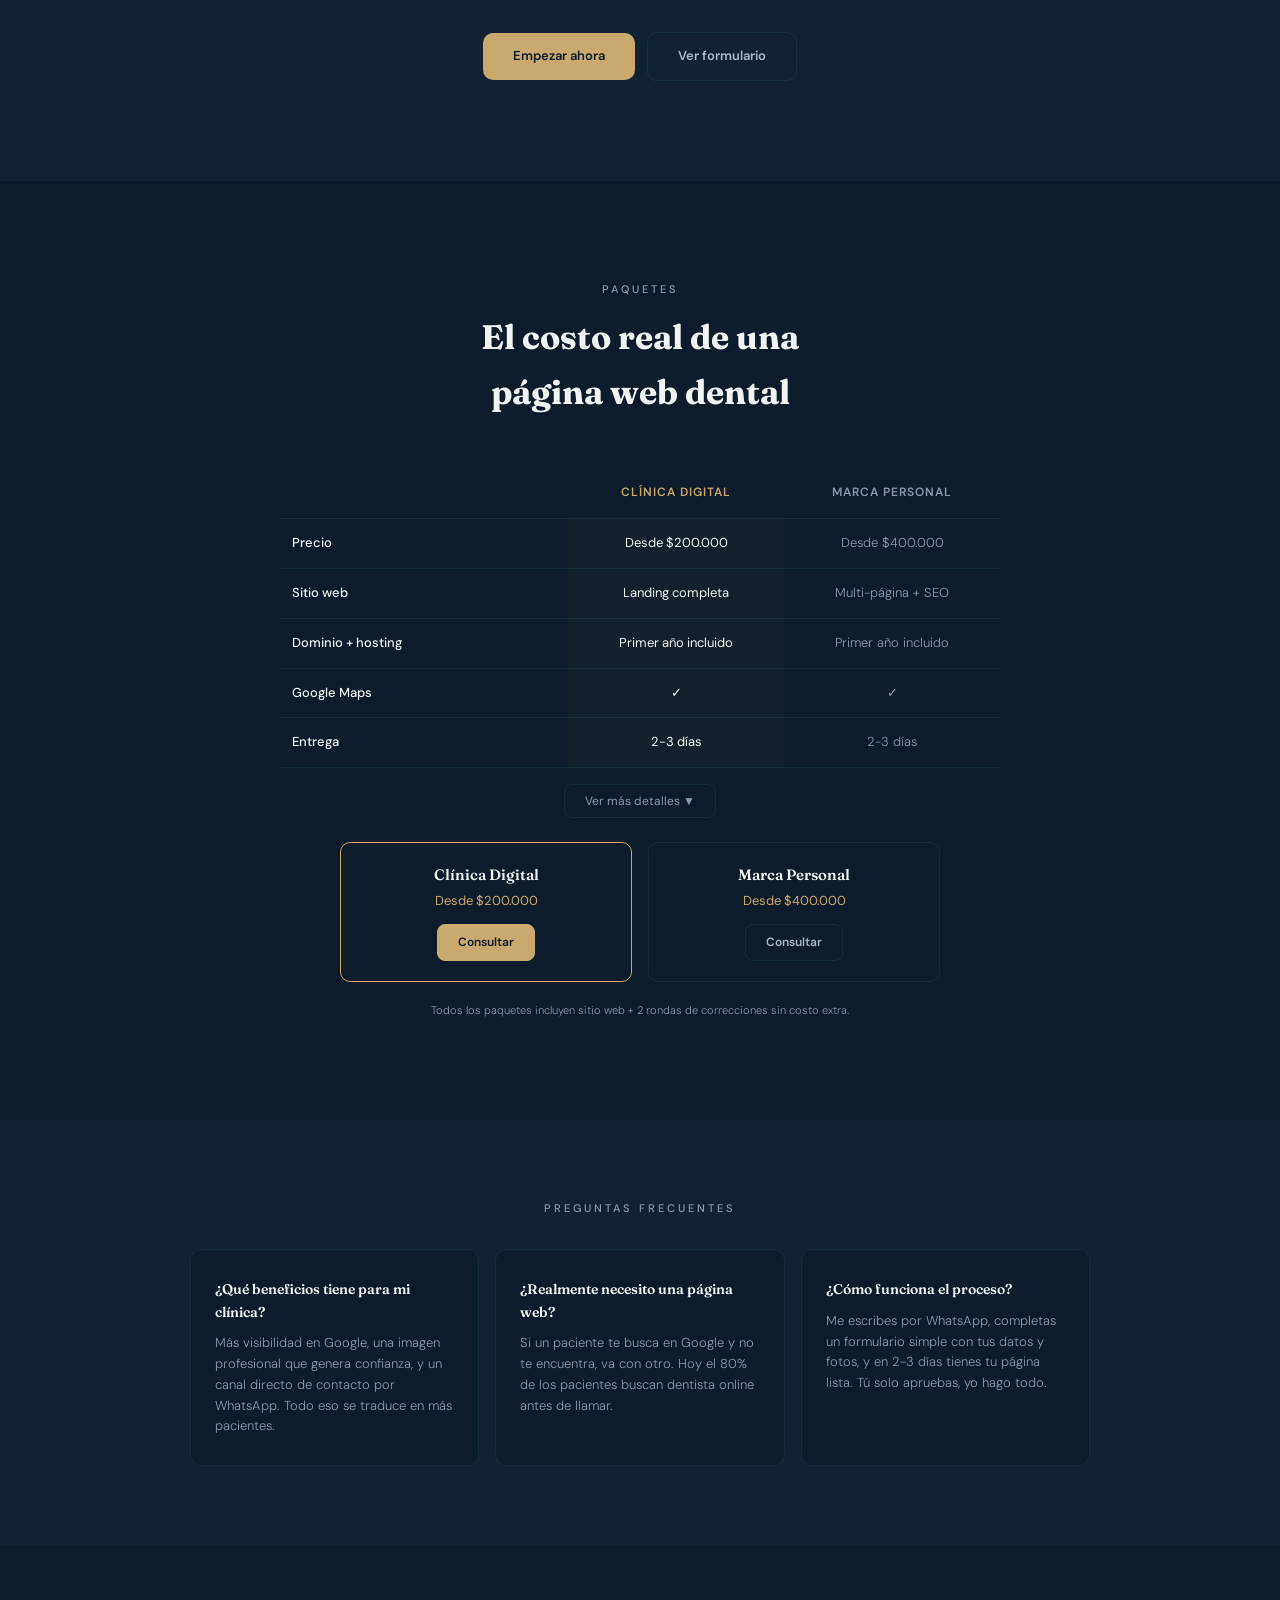
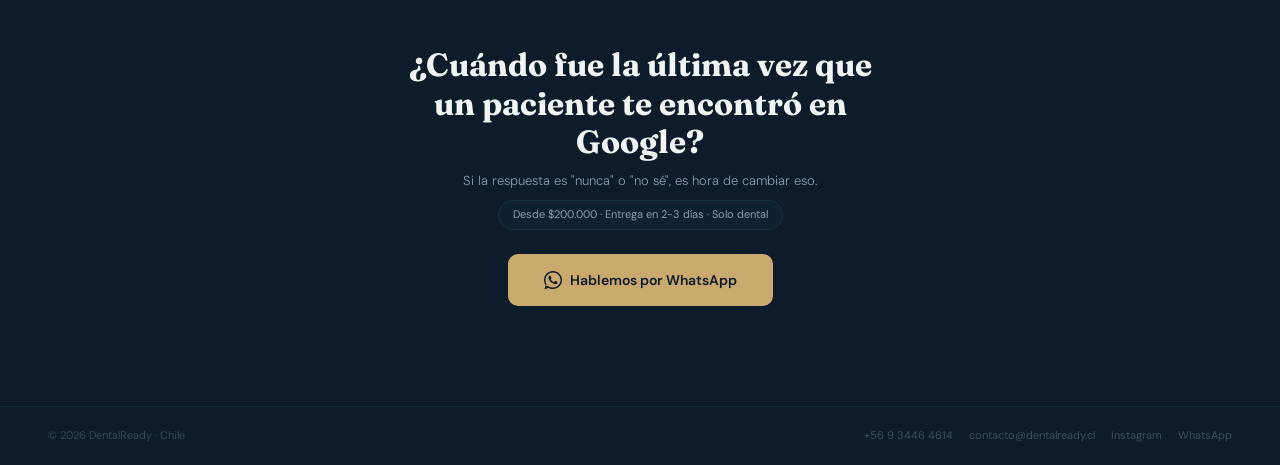
==== commit af27f193: "Reviews as swipe carousel (dental-aleman pattern); remove Casos section Co-Authored-By: Claude Opus " ====
--- a/index.html
+++ b/index.html
@@ -202,7 +202,21 @@
         .wa-float { position: fixed; bottom: 16px; right: 12px; z-index: 999; width: 46px; height: 46px; background: #25D366; border-radius: 50%; display: flex; align-items: center; justify-content: center; text-decoration: none; box-shadow: 0 4px 16px rgba(37,211,102,0.3); transition: all 0.3s; }
         .wa-float:hover { transform: scale(1.08); }
         .wa-float svg { width: 24px; height: 24px; fill: #fff; }
+        /* TESTIMONIOS / RESEÑAS */
+        .testimonials { padding: 80px 48px; background: var(--bg-card); }
+        .reviews-grid { display: grid; grid-template-columns: repeat(2, 1fr); gap: 16px; max-width: 760px; margin: 0 auto; align-items: stretch; }
+        .review-card { background: var(--bg); border: 1px solid var(--line); border-radius: 12px; padding: 28px 30px; text-align: left; display: flex; flex-direction: column; }
+        .review-stars { color: var(--gold); font-size: 15px; letter-spacing: 3px; margin-bottom: 14px; }
+        .review-card p { font-family: 'DM Sans', sans-serif; font-size: 14px; font-weight: 300; font-style: italic; line-height: 1.7; color: rgba(240,245,243,0.8); margin-bottom: 16px; flex-grow: 1; }
+        .review-foot { display: flex; justify-content: space-between; align-items: center; gap: 12px; margin-top: auto; }
+        .review-author { font-size: 12px; color: var(--gray); }
+        .review-author b { color: var(--white); font-weight: 500; }
+        .review-verified { font-size: 10px; color: var(--gray); white-space: nowrap; }
         @media (max-width: 768px) {
+            .testimonials { padding: 64px 20px; }
+            .reviews-grid { display: flex; grid-template-columns: none; max-width: none; gap: 14px; overflow-x: auto; scroll-snap-type: x mandatory; padding: 4px 20px 16px; margin: 0 -20px; -webkit-overflow-scrolling: touch; scrollbar-width: none; }
+            .reviews-grid::-webkit-scrollbar { display: none; }
+            .review-card { flex: 0 0 82%; min-width: 82%; scroll-snap-align: center; padding: 24px; }
             nav { padding: 0 20px; }
             .nav-links { display: none; }
             .burger { display: block; }
@@ -239,7 +253,6 @@
         </button>
         <a href="#problema" onclick="document.getElementById('nav-mobile').classList.remove('open')">Por Qué</a>
         <a href="#proceso" onclick="document.getElementById('nav-mobile').classList.remove('open')">Proceso</a>
-        <a href="#casos" onclick="document.getElementById('nav-mobile').classList.remove('open')">Casos</a>
         <a href="#paquetes" onclick="document.getElementById('nav-mobile').classList.remove('open')">Paquetes</a>
         <a href="https://wa.me/56934464614?text=Hola%20Bruno%2C%20me%20interesa%20DentalReady" class="nav-cta-mobile">Hablemos</a>
     </div>
@@ -257,41 +270,25 @@
     </section>
 
     <section class="comparison"><p class="comparison-label">Agencia genérica vs DentalReady</p><div class="comparison-grid"><div class="comp-card comp-card--muted"><h3>Agencia genérica</h3><ul class="comp-list"><li><span class="ci-x">×</span> Misma plantilla para todos</li><li><span class="ci-x">×</span> No entienden el rubro dental</li><li><span class="ci-x">×</span> Presupuestos de $1-2 millones</li><li><span class="ci-x">×</span> Entrega en 4-8 semanas</li><li><span class="ci-x">×</span> Cobran extra por cada cambio</li></ul></div><div class="comp-card comp-card--accent"><h3>DentalReady</h3><ul class="comp-list"><li><span class="ci-ok">✓</span> Diseño para clínicas dentales</li><li><span class="ci-ok">✓</span> Creado por un dentista</li><li><span class="ci-ok">✓</span> Desde $200.000 CLP pago único</li><li><span class="ci-ok">✓</span> Entrega en 2-3 días</li><li><span class="ci-ok">✓</span> 2 rondas de correcciones</li></ul></div></div></section>
-    <!-- CASOS / PORTFOLIO -->
-    <section class="cases" id="casos" style="padding: 80px 48px;">
-        <p class="proof-label" style="text-align:center;">Casos reales</p>
-        <h2 style="font-family:'Fraunces',serif; font-size:clamp(24px,3.5vw,34px); font-weight:700; text-align:center; margin-bottom:8px; line-height:1.2;">Un sitio que ya está al aire</h2>
-        <p style="text-align:center; font-size:13px; color:var(--gray); font-weight:300; max-width:480px; margin:0 auto 36px;">No es un mockup ni una plantilla de demostración. Es una clínica dental chilena recibiendo pacientes hoy.</p>
-        <a href="https://clinicadentalaleman.cl" target="_blank" rel="noopener" style="display:block; max-width:720px; margin:0 auto; text-decoration:none; border:1px solid var(--line); border-radius:14px; overflow:hidden; background:var(--bg-card); transition:all 0.3s;">
-            <img src="assets/casos-aleman.jpg" alt="Sitio web de Clínica Dental Alemán creado por DentalReady" style="width:100%; display:block; border-bottom:1px solid var(--line);">
-            <div style="display:flex; justify-content:space-between; align-items:center; gap:16px; padding:20px 24px;">
-                <div style="text-align:left;">
-                    <div style="font-family:'Fraunces',serif; font-size:16px; font-weight:600; color:var(--white);">Clínica Dental Alemán</div>
-                    <div style="font-size:12px; color:var(--gray); font-weight:300;">clinicadentalaleman.cl</div>
-                </div>
-                <span style="display:inline-flex; align-items:center; gap:6px; padding:10px 20px; background:var(--gold); color:var(--bg); font-size:13px; font-weight:600; border-radius:8px; white-space:nowrap;">Ver sitio en vivo →</span>
-            </div>
-        </a>
-    </section>
     <!-- TESTIMONIOS REALES (Google) -->
-    <section class="testimonials" id="testimonios" style="padding: 80px 48px; background: var(--bg-card);">
+    <section class="testimonials" id="testimonios">
         <p class="proof-label" style="text-align:center;">Lo que dicen los clientes</p>
         <h2 style="font-family:'Fraunces',serif; font-size:clamp(24px,3.5vw,34px); font-weight:700; text-align:center; margin-bottom:36px; line-height:1.2;">Reseñas reales en Google</h2>
-        <div style="max-width:640px; margin:0 auto; display:flex; flex-direction:column; gap:16px;">
-            <div style="background:var(--bg); border:1px solid var(--line); border-radius:12px; padding:28px 30px; text-align:left;">
-                <div style="color:var(--gold); font-size:15px; letter-spacing:3px; margin-bottom:14px;">★★★★★</div>
-                <p style="font-family:'DM Sans',sans-serif; font-size:14px; font-weight:300; font-style:italic; line-height:1.7; color:rgba(240,245,243,0.8); margin-bottom:16px;">"Bruno desarrolló el sitio web de nuestra clínica desde cero. El proceso fue ordenado y claro en cada etapa, y el resultado superó lo que esperaba: un sitio profesional y rápido, a la altura de la clínica. Lo que más valoro es que entiende el rubro dental por dentro, porque es dentista. Cada decisión, desde la estructura hasta los textos, tiene sentido clínico, no solo estético. Desde la entrega los pacientes llegan mejor informados y agendan más fácil. Lo recomiendo totalmente."</p>
-                <div style="display:flex; justify-content:space-between; align-items:center; gap:12px;">
-                    <p style="font-size:12px; color:var(--gray);"><span style="color:var(--white); font-weight:500;">Fernando Beltrán</span> · Director, Clínica Dental Alemán</p>
-                    <span style="font-size:10px; color:var(--gray); white-space:nowrap;">✔ Verificado en Google</span>
+        <div class="reviews-grid">
+            <div class="review-card">
+                <div class="review-stars">★★★★★</div>
+                <p>"Bruno desarrolló el sitio web de nuestra clínica desde cero. El proceso fue ordenado y claro en cada etapa, y el resultado superó lo que esperaba: un sitio profesional y rápido, a la altura de la clínica. Lo que más valoro es que entiende el rubro dental por dentro, porque es dentista. Cada decisión, desde la estructura hasta los textos, tiene sentido clínico, no solo estético. Desde la entrega los pacientes llegan mejor informados y agendan más fácil. Lo recomiendo totalmente."</p>
+                <div class="review-foot">
+                    <p class="review-author"><b>Fernando Beltrán</b> · Director, Clínica Dental Alemán</p>
+                    <span class="review-verified">✔ Verificado en Google</span>
                 </div>
             </div>
-            <div style="background:var(--bg); border:1px solid var(--line); border-radius:12px; padding:28px 30px; text-align:left;">
-                <div style="color:var(--gold); font-size:15px; letter-spacing:3px; margin-bottom:14px;">★★★★★</div>
-                <p style="font-family:'DM Sans',sans-serif; font-size:14px; font-weight:300; font-style:italic; line-height:1.7; color:rgba(240,245,243,0.8); margin-bottom:16px;">"Me encantó la atención, siempre estuvieron ahí ante cualquier duda. Nos ha servido un montón para visibilizar la clínica. Recomendadísimos."</p>
-                <div style="display:flex; justify-content:space-between; align-items:center; gap:12px;">
-                    <p style="font-size:12px; color:var(--gray);"><span style="color:var(--white); font-weight:500;">Camila Besa Concha</span></p>
-                    <span style="font-size:10px; color:var(--gray); white-space:nowrap;">✔ Verificado en Google</span>
+            <div class="review-card">
+                <div class="review-stars">★★★★★</div>
+                <p>"Me encantó la atención, siempre estuvieron ahí ante cualquier duda. Nos ha servido un montón para visibilizar la clínica. Recomendadísimos."</p>
+                <div class="review-foot">
+                    <p class="review-author"><b>Camila Besa Concha</b></p>
+                    <span class="review-verified">✔ Verificado en Google</span>
                 </div>
             </div>
         </div>
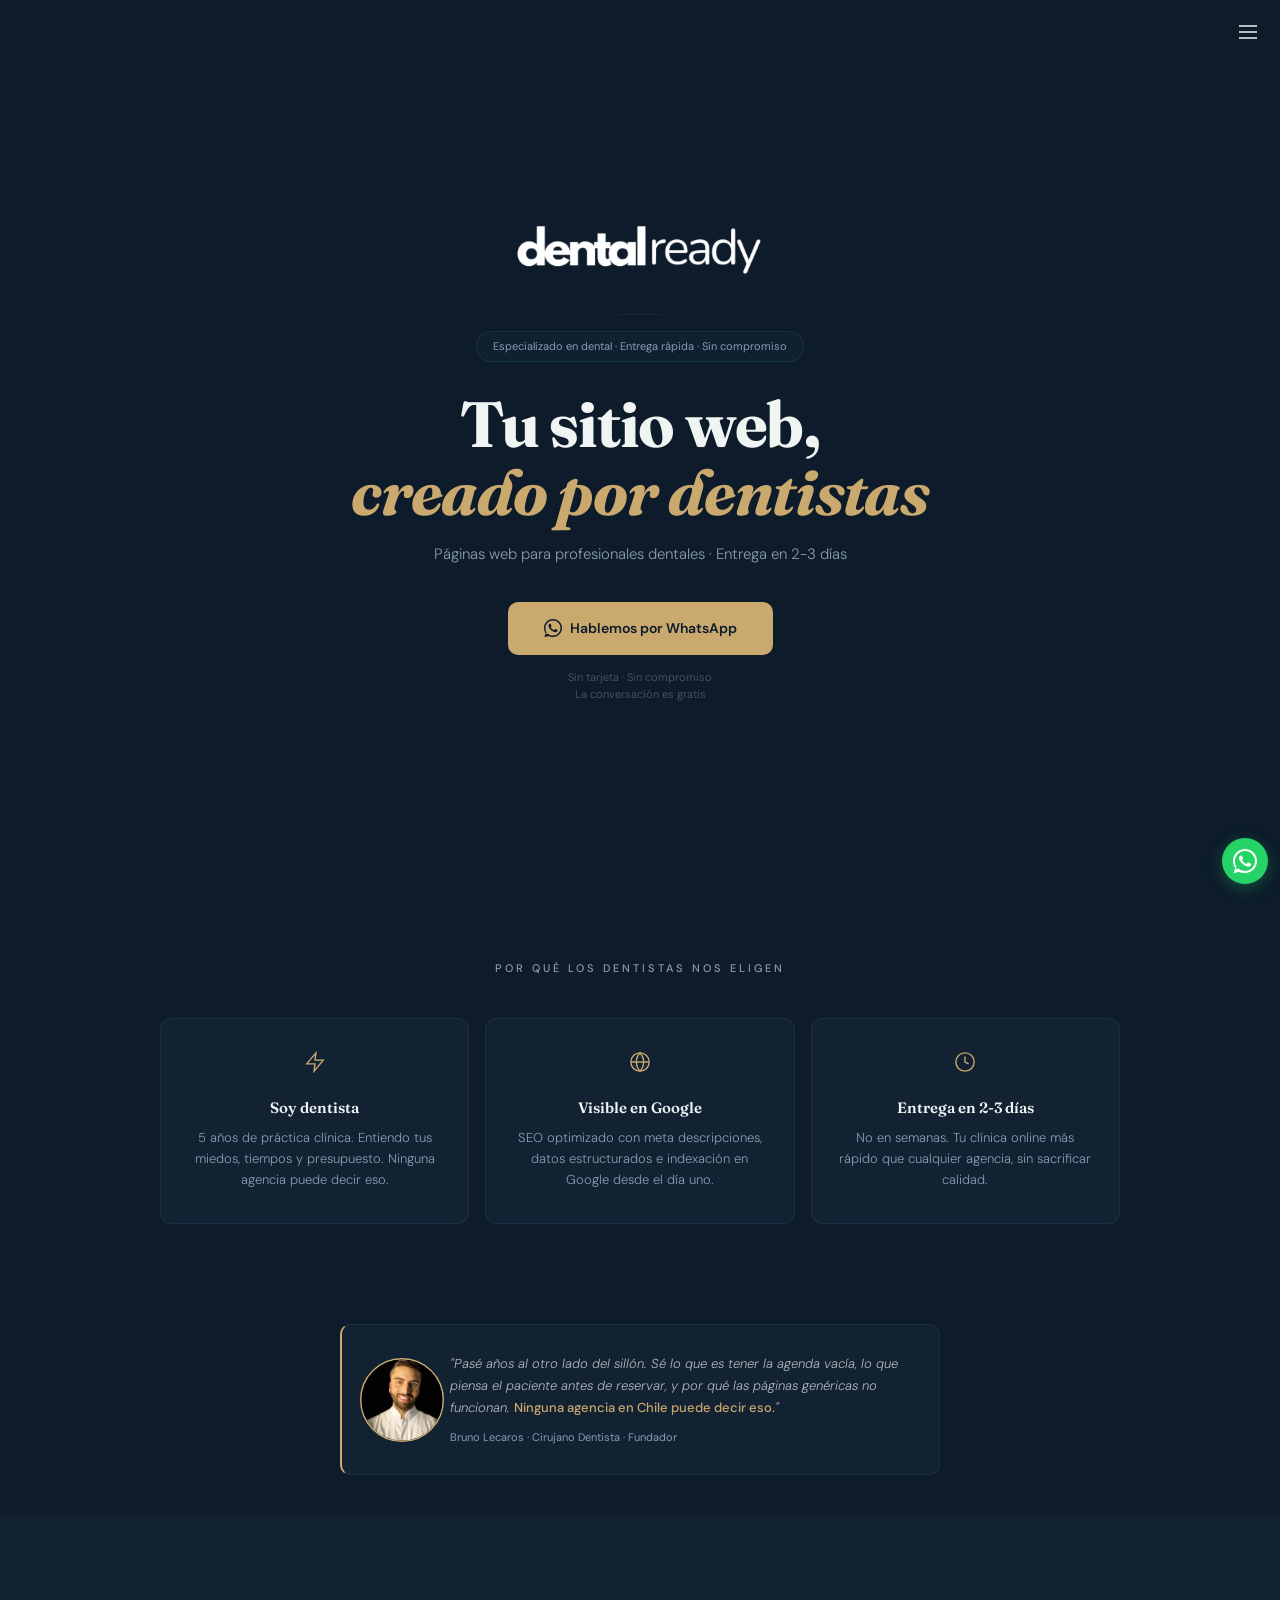
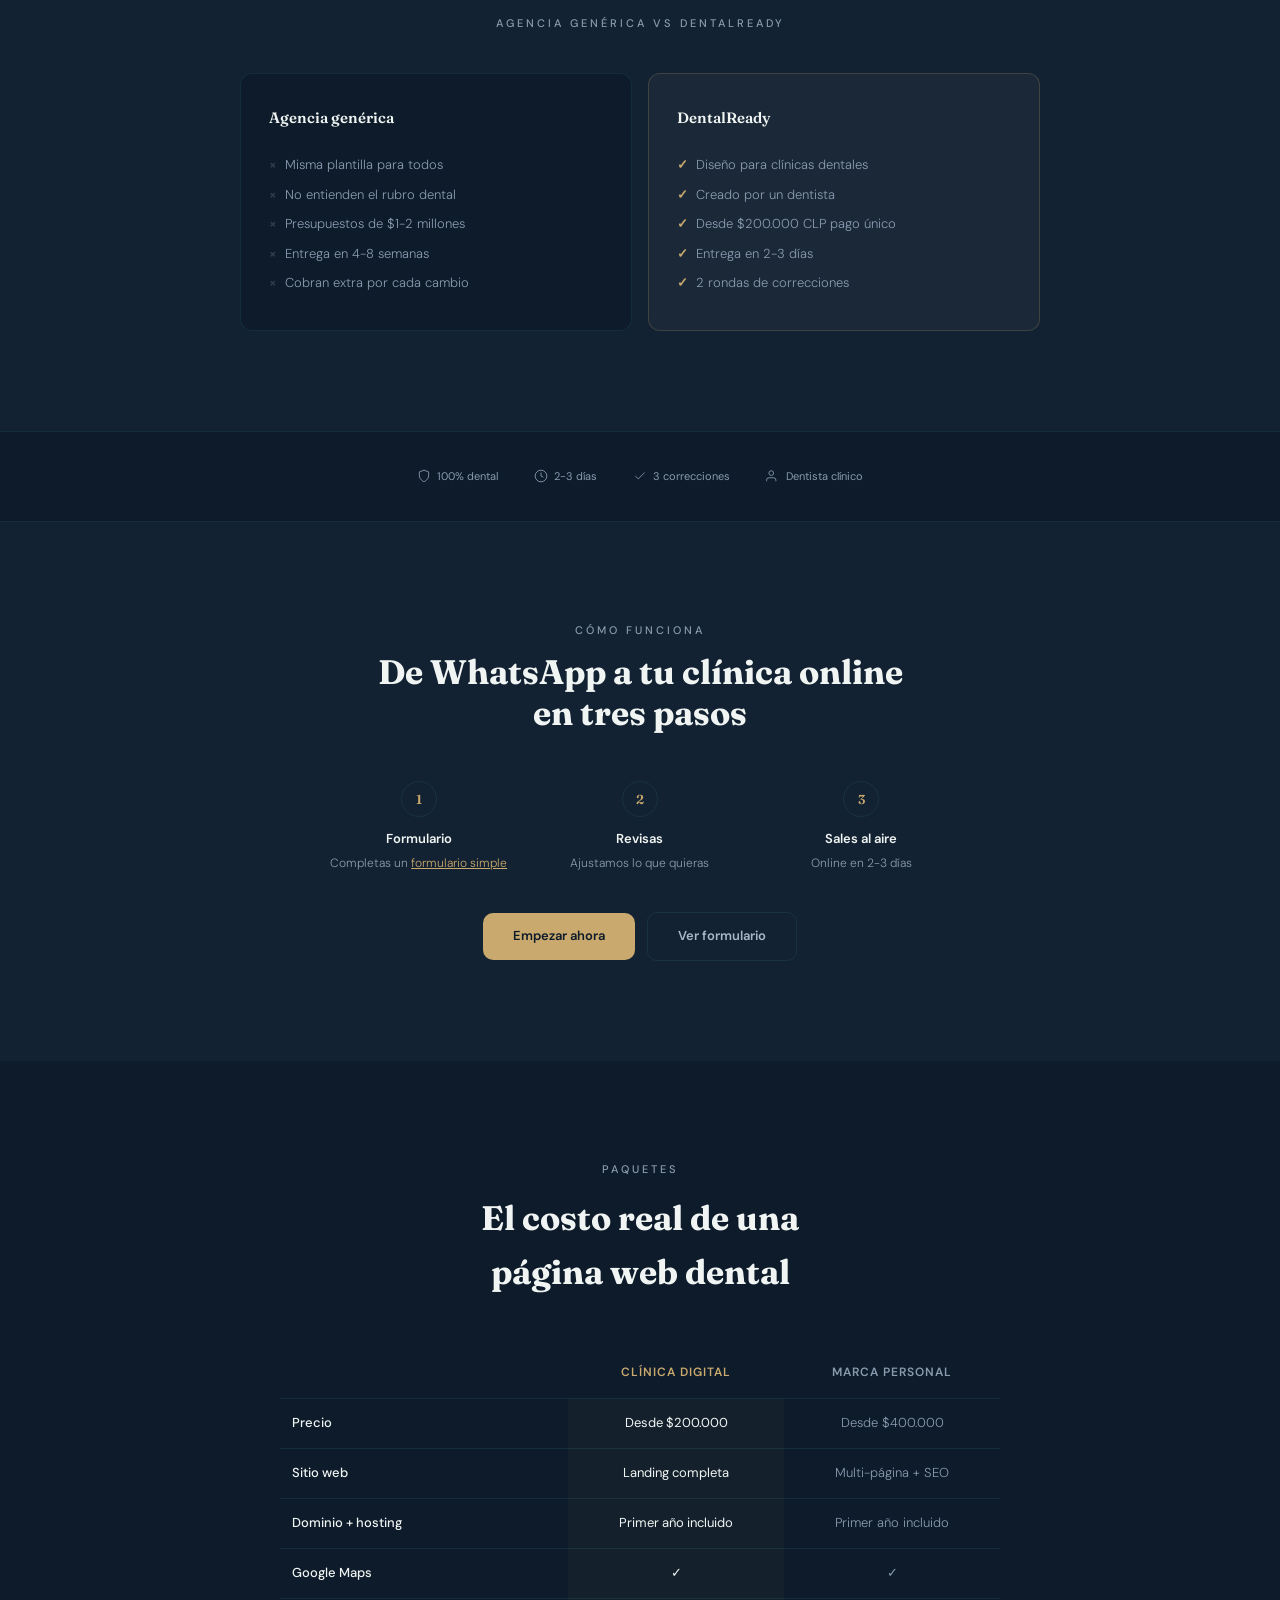
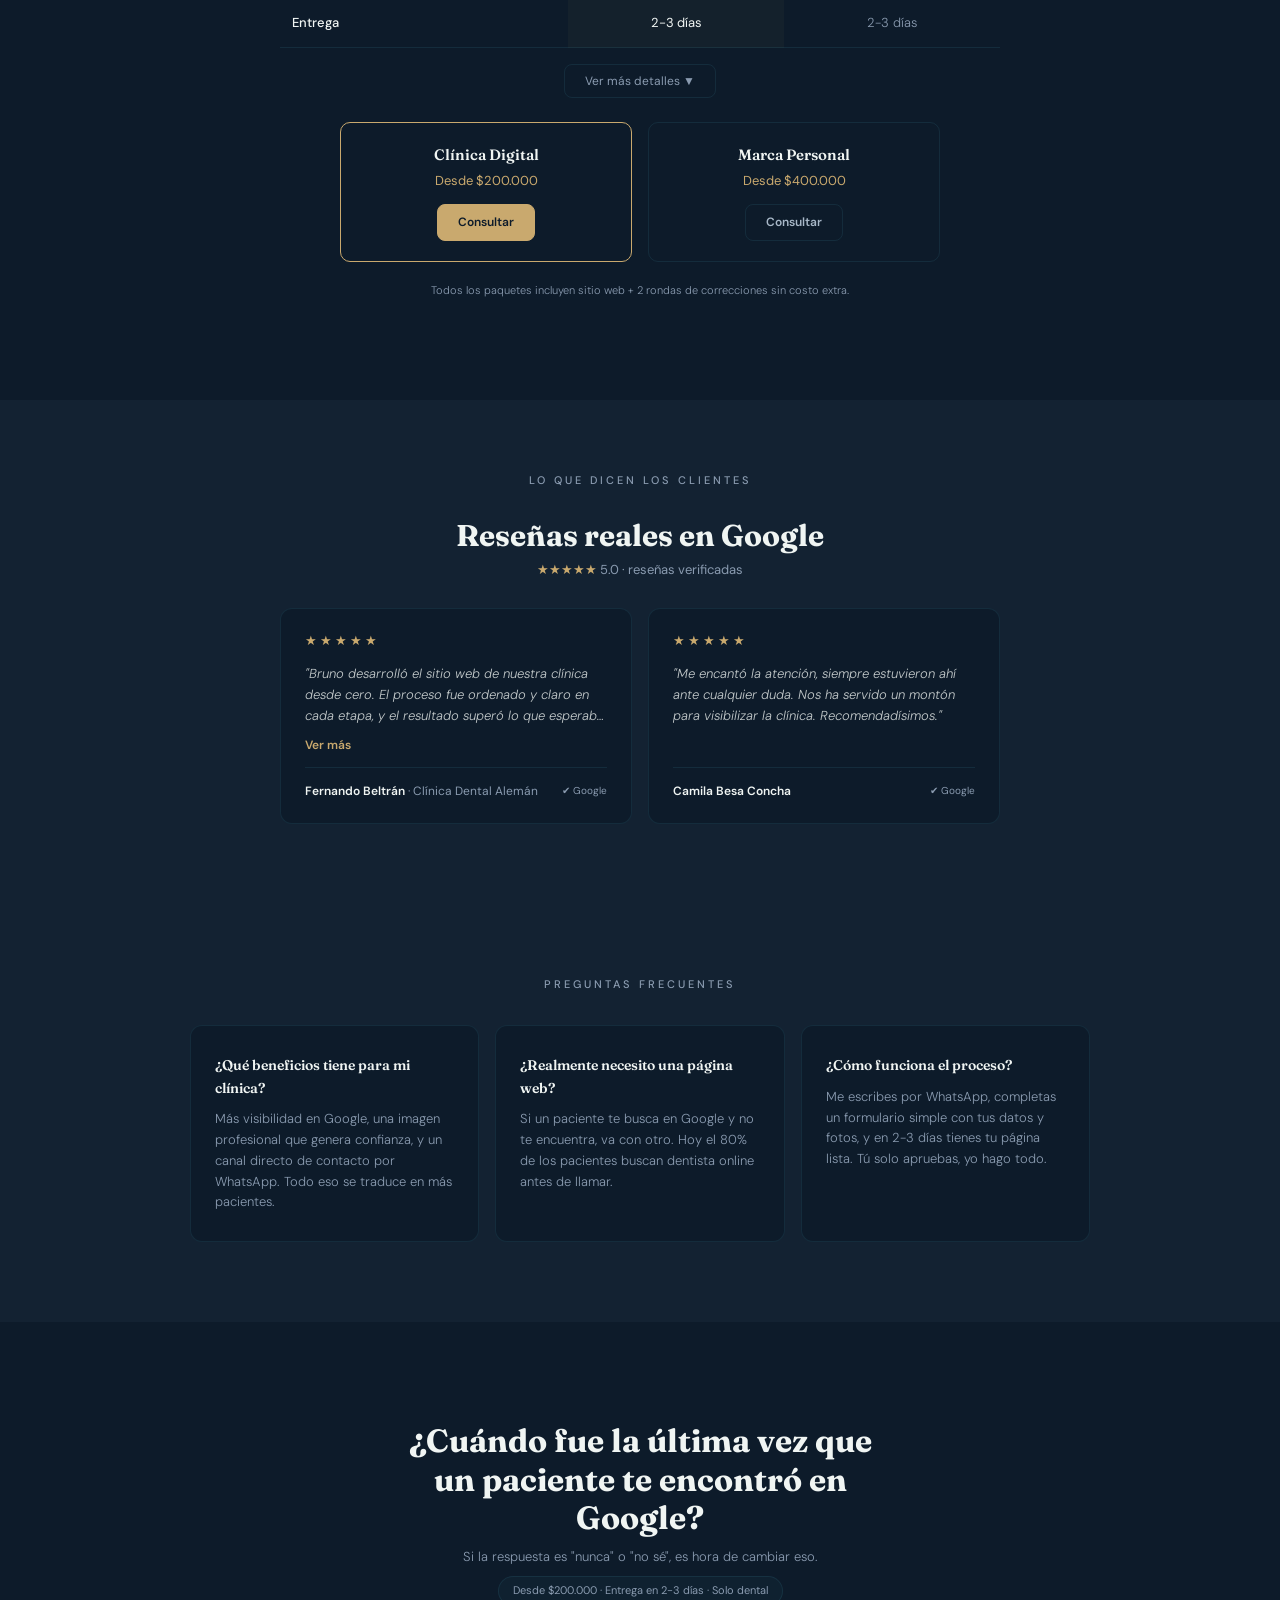
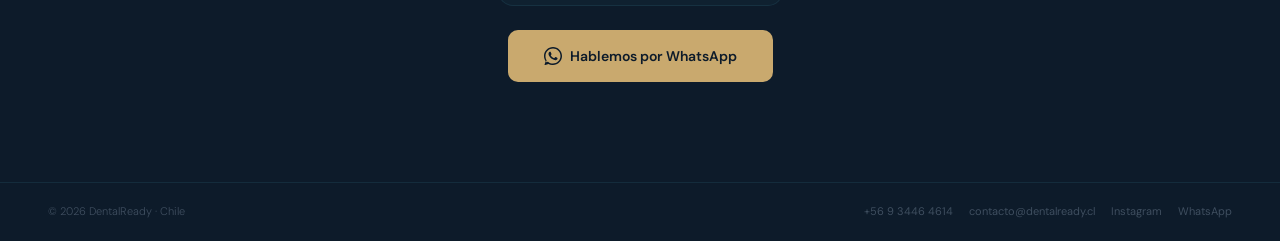
==== commit ab4d7281: "Move reviews below pricing; compact cards with Ver mas expand toggle Co-Authored-By: Claude Opus 4.8" ====
--- a/index.html
+++ b/index.html
@@ -203,14 +203,16 @@
         .wa-float:hover { transform: scale(1.08); }
         .wa-float svg { width: 24px; height: 24px; fill: #fff; }
         /* TESTIMONIOS / RESEÑAS */
-        .testimonials { padding: 80px 48px; background: var(--bg-card); }
-        .reviews-grid { display: grid; grid-template-columns: repeat(2, 1fr); gap: 16px; max-width: 760px; margin: 0 auto; align-items: stretch; }
-        .review-card { background: var(--bg); border: 1px solid var(--line); border-radius: 12px; padding: 28px 30px; text-align: left; display: flex; flex-direction: column; }
-        .review-stars { color: var(--gold); font-size: 15px; letter-spacing: 3px; margin-bottom: 14px; }
-        .review-card p { font-family: 'DM Sans', sans-serif; font-size: 14px; font-weight: 300; font-style: italic; line-height: 1.7; color: rgba(240,245,243,0.8); margin-bottom: 16px; flex-grow: 1; }
-        .review-foot { display: flex; justify-content: space-between; align-items: center; gap: 12px; margin-top: auto; }
-        .review-author { font-size: 12px; color: var(--gray); }
-        .review-author b { color: var(--white); font-weight: 500; }
+        .testimonials { padding: 72px 48px; background: var(--bg-card); }
+        .reviews-grid { display: grid; grid-template-columns: repeat(2, 1fr); gap: 16px; max-width: 720px; margin: 0 auto; align-items: stretch; }
+        .review-card { background: var(--bg); border: 1px solid var(--line); border-radius: 12px; padding: 22px 24px; text-align: left; display: flex; flex-direction: column; }
+        .review-stars { color: var(--gold); font-size: 13px; letter-spacing: 3px; margin-bottom: 12px; }
+        .review-text { font-family: 'DM Sans', sans-serif; font-size: 13px; font-weight: 300; font-style: italic; line-height: 1.6; color: rgba(240,245,243,0.8); margin-bottom: 10px; display: -webkit-box; -webkit-line-clamp: 3; -webkit-box-orient: vertical; overflow: hidden; }
+        .review-text.expanded { -webkit-line-clamp: unset; overflow: visible; }
+        .review-more { align-self: flex-start; background: none; border: none; color: var(--gold); font-family: 'DM Sans', sans-serif; font-size: 12px; font-weight: 600; cursor: pointer; padding: 0; margin-bottom: 14px; }
+        .review-foot { display: flex; justify-content: space-between; align-items: center; gap: 12px; margin-top: auto; border-top: 1px solid var(--line); padding-top: 14px; }
+        .review-author { font-size: 12px; color: var(--gray); font-weight: 400; font-style: normal; }
+        .review-author b { color: var(--white); font-weight: 600; }
         .review-verified { font-size: 10px; color: var(--gray); white-space: nowrap; }
         @media (max-width: 768px) {
             .testimonials { padding: 64px 20px; }
@@ -270,29 +272,6 @@
     </section>
 
     <section class="comparison"><p class="comparison-label">Agencia genérica vs DentalReady</p><div class="comparison-grid"><div class="comp-card comp-card--muted"><h3>Agencia genérica</h3><ul class="comp-list"><li><span class="ci-x">×</span> Misma plantilla para todos</li><li><span class="ci-x">×</span> No entienden el rubro dental</li><li><span class="ci-x">×</span> Presupuestos de $1-2 millones</li><li><span class="ci-x">×</span> Entrega en 4-8 semanas</li><li><span class="ci-x">×</span> Cobran extra por cada cambio</li></ul></div><div class="comp-card comp-card--accent"><h3>DentalReady</h3><ul class="comp-list"><li><span class="ci-ok">✓</span> Diseño para clínicas dentales</li><li><span class="ci-ok">✓</span> Creado por un dentista</li><li><span class="ci-ok">✓</span> Desde $200.000 CLP pago único</li><li><span class="ci-ok">✓</span> Entrega en 2-3 días</li><li><span class="ci-ok">✓</span> 2 rondas de correcciones</li></ul></div></div></section>
-    <!-- TESTIMONIOS REALES (Google) -->
-    <section class="testimonials" id="testimonios">
-        <p class="proof-label" style="text-align:center;">Lo que dicen los clientes</p>
-        <h2 style="font-family:'Fraunces',serif; font-size:clamp(24px,3.5vw,34px); font-weight:700; text-align:center; margin-bottom:36px; line-height:1.2;">Reseñas reales en Google</h2>
-        <div class="reviews-grid">
-            <div class="review-card">
-                <div class="review-stars">★★★★★</div>
-                <p>"Bruno desarrolló el sitio web de nuestra clínica desde cero. El proceso fue ordenado y claro en cada etapa, y el resultado superó lo que esperaba: un sitio profesional y rápido, a la altura de la clínica. Lo que más valoro es que entiende el rubro dental por dentro, porque es dentista. Cada decisión, desde la estructura hasta los textos, tiene sentido clínico, no solo estético. Desde la entrega los pacientes llegan mejor informados y agendan más fácil. Lo recomiendo totalmente."</p>
-                <div class="review-foot">
-                    <p class="review-author"><b>Fernando Beltrán</b> · Director, Clínica Dental Alemán</p>
-                    <span class="review-verified">✔ Verificado en Google</span>
-                </div>
-            </div>
-            <div class="review-card">
-                <div class="review-stars">★★★★★</div>
-                <p>"Me encantó la atención, siempre estuvieron ahí ante cualquier duda. Nos ha servido un montón para visibilizar la clínica. Recomendadísimos."</p>
-                <div class="review-foot">
-                    <p class="review-author"><b>Camila Besa Concha</b></p>
-                    <span class="review-verified">✔ Verificado en Google</span>
-                </div>
-            </div>
-        </div>
-    </section>
     <section class="trust"><div class="trust-row"><span class="trust-badge"><svg viewBox="0 0 24 24"><path d="M12 22s8-4 8-10V5l-8-3-8 3v7c0 6 8 10 8 10z"></path></svg>100% dental</span><span class="trust-badge"><svg viewBox="0 0 24 24"><circle cx="12" cy="12" r="10"></circle><polyline points="12 6 12 12 16 14"></polyline></svg>2-3 días</span><span class="trust-badge"><svg viewBox="0 0 24 24"><polyline points="20 6 9 17 4 12"></polyline></svg>3 correcciones</span><span class="trust-badge"><svg viewBox="0 0 24 24"><path d="M17 21v-2a4 4 0 0 0-4-4H5a4 4 0 0 0-4 4v2"></path><circle cx="9" cy="7" r="4"></circle></svg>Dentista clínico</span></div></section>
     <section class="how" id="proceso"><div class="how-inner"><p class="how-label">Cómo funciona</p><h2>De WhatsApp a tu clínica online<br>en tres pasos</h2><div class="how-steps"><div class="how-step"><span class="how-num">1</span><h3>Formulario</h3><p>Completas un <a href="formulario-intake-dental.html" target="_blank" style="color: var(--gold); text-decoration: underline;">formulario simple</a></p></div><div class="how-step"><span class="how-num">2</span><h3>Revisas</h3><p>Ajustamos lo que quieras</p></div><div class="how-step"><span class="how-num">3</span><h3>Sales al aire</h3><p>Online en 2-3 días</p></div></div><a href="https://wa.me/56934464614?text=Hola%20Bruno%2C%20quiero%20empezar" class="how-cta" style="margin-right: 12px;">Empezar ahora</a><a href="formulario-intake-dental.html" target="_blank" class="how-cta" style="background: transparent; border: 1px solid var(--line); color: var(--gray-light);">Ver formulario</a></div></section>
     <section class="pricing" id="paquetes">
@@ -346,6 +325,33 @@
         <p class="pricing-note">Todos los paquetes incluyen sitio web + 2 rondas de correcciones sin costo extra.</p>
     </section>
 
+    <!-- TESTIMONIOS REALES (Google) -->
+    <section class="testimonials" id="testimonios">
+        <p class="proof-label" style="text-align:center;">Lo que dicen los clientes</p>
+        <h2 style="font-family:'Fraunces',serif; font-size:clamp(22px,3vw,30px); font-weight:700; text-align:center; margin-bottom:6px; line-height:1.2;">Reseñas reales en Google</h2>
+        <p style="text-align:center; font-size:13px; color:var(--gold); margin-bottom:28px;">★★★★★ <span style="color:var(--gray);">5.0 · reseñas verificadas</span></p>
+        <div class="reviews-grid">
+            <div class="review-card">
+                <div class="review-stars">★★★★★</div>
+                <p class="review-text">"Bruno desarrolló el sitio web de nuestra clínica desde cero. El proceso fue ordenado y claro en cada etapa, y el resultado superó lo que esperaba: un sitio profesional y rápido, a la altura de la clínica. Lo que más valoro es que entiende el rubro dental por dentro, porque es dentista. Cada decisión, desde la estructura hasta los textos, tiene sentido clínico, no solo estético. Desde la entrega los pacientes llegan mejor informados y agendan más fácil. Lo recomiendo totalmente."</p>
+                <button class="review-more" onclick="var p=this.previousElementSibling;var e=p.classList.toggle('expanded');this.textContent=e?'Ver menos':'Ver más';">Ver más</button>
+                <div class="review-foot">
+                    <p class="review-author"><b>Fernando Beltrán</b> · Clínica Dental Alemán</p>
+                    <span class="review-verified">✔ Google</span>
+                </div>
+            </div>
+            <div class="review-card">
+                <div class="review-stars">★★★★★</div>
+                <p class="review-text">"Me encantó la atención, siempre estuvieron ahí ante cualquier duda. Nos ha servido un montón para visibilizar la clínica. Recomendadísimos."</p>
+                <button class="review-more" onclick="var p=this.previousElementSibling;var e=p.classList.toggle('expanded');this.textContent=e?'Ver menos':'Ver más';">Ver más</button>
+                <div class="review-foot">
+                    <p class="review-author"><b>Camila Besa Concha</b></p>
+                    <span class="review-verified">✔ Google</span>
+                </div>
+            </div>
+        </div>
+    </section>
+
     <section class="objections"><p class="objections-label">Preguntas frecuentes</p><div class="objections-grid"><div class="objection-card"><p class="objection-q">¿Qué beneficios tiene para mi clínica?</p><p class="objection-a">Más visibilidad en Google, una imagen profesional que genera confianza, y un canal directo de contacto por WhatsApp. Todo eso se traduce en más pacientes.</p></div><div class="objection-card"><p class="objection-q">¿Realmente necesito una página web?</p><p class="objection-a">Si un paciente te busca en Google y no te encuentra, va con otro. Hoy el 80% de los pacientes buscan dentista online antes de llamar.</p></div><div class="objection-card"><p class="objection-q">¿Cómo funciona el proceso?</p><p class="objection-a">Me escribes por WhatsApp, completas un formulario simple con tus datos y fotos, y en 2-3 días tienes tu página lista. Tú solo apruebas, yo hago todo.</p></div></div></section>
     <section class="final-cta"><h2>¿Cuándo fue la última vez que un paciente te encontró en Google?</h2><p>Si la respuesta es "nunca" o "no sé", es hora de cambiar eso.</p><span class="final-pill">Desde $200.000 · Entrega en 2-3 días · Solo dental</span><br><a href="https://wa.me/56934464614?text=Hola%20Bruno%2C%20quiero%20saber%20más%20sobre%20DentalReady" class="final-btn"><svg viewBox="0 0 24 24" fill="currentColor" width="18" height="18"><path d="M17.472 14.382c-.297-.149-1.758-.867-2.03-.967-.273-.099-.471-.148-.67.15-.197.297-.767.966-.94 1.164-.173.199-.347.223-.644.075-.297-.15-1.255-.463-2.39-1.475-.883-.788-1.48-1.761-1.653-2.059-.173-.297-.018-.458.13-.606.134-.133.298-.347.446-.52.149-.174.198-.298.298-.497.099-.198.05-.371-.025-.52-.075-.149-.669-1.612-.916-2.207-.242-.579-.487-.5-.669-.51-.173-.008-.371-.01-.57-.01-.198 0-.52.074-.792.372-.272.297-1.04 1.016-1.04 2.479 0 1.462 1.065 2.875 1.213 3.074.149.198 2.096 3.2 5.077 4.487.709.306 1.262.489 1.694.625.712.227 1.36.195 1.871.118.571-.085 1.758-.719 2.006-1.413.248-.694.248-1.289.173-1.413-.074-.124-.272-.198-.57-.347z"/><path d="M12 0C5.373 0 0 5.373 0 12c0 2.625.846 5.059 2.284 7.034L.789 23.492a.5.5 0 00.612.616l4.529-1.459A11.94 11.94 0 0012 24c6.627 0 12-5.373 12-12S18.627 0 12 0zm0 22c-2.347 0-4.518-.804-6.237-2.152l-.436-.348-2.684.865.882-2.631-.379-.453A9.963 9.963 0 012 12C2 6.486 6.486 2 12 2s10 4.486 10 10-4.486 10-10 10z"/></svg>Hablemos por WhatsApp</a></section>
     <footer><p>&copy; 2026 DentalReady · Chile</p><div class="footer-links"><a href="tel:+56934464614">+56 9 3446 4614</a><a class="email-link" data-user="contacto" data-domain="dentalready.cl">Email</a><a href="https://www.instagram.com/dentalready.cl/" target="_blank">Instagram</a><a href="https://wa.me/56934464614" target="_blank">WhatsApp</a></div></footer>
@@ -357,6 +363,12 @@
             a.href = 'mailto:' + addr;
             if (a.textContent.trim() === 'Email') a.textContent = addr;
         });
+        // Oculta "Ver más" si la reseña no está realmente recortada
+        document.querySelectorAll('.review-card').forEach(function(card){
+            var p = card.querySelector('.review-text');
+            var btn = card.querySelector('.review-more');
+            if (p && btn && p.scrollHeight <= p.clientHeight + 2) btn.style.display = 'none';
+        });
     </script>
 </body>
 </html>
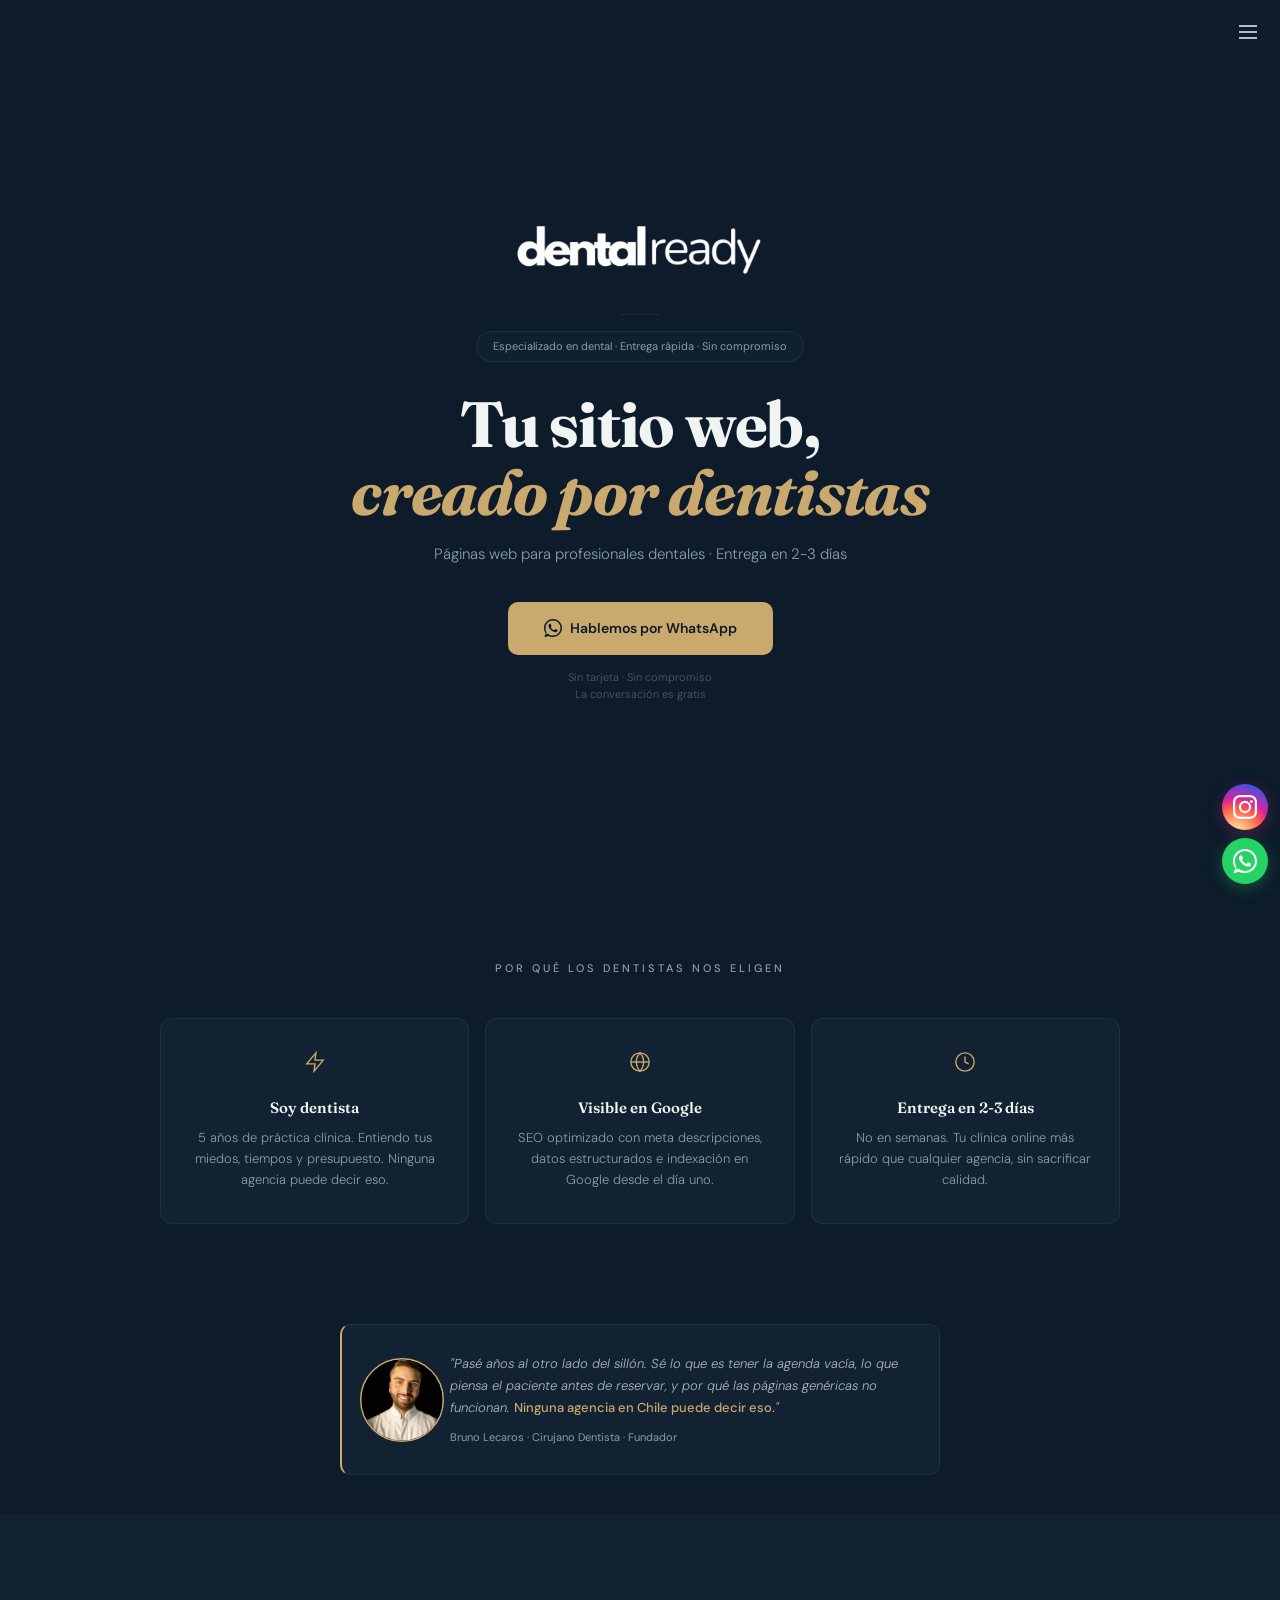
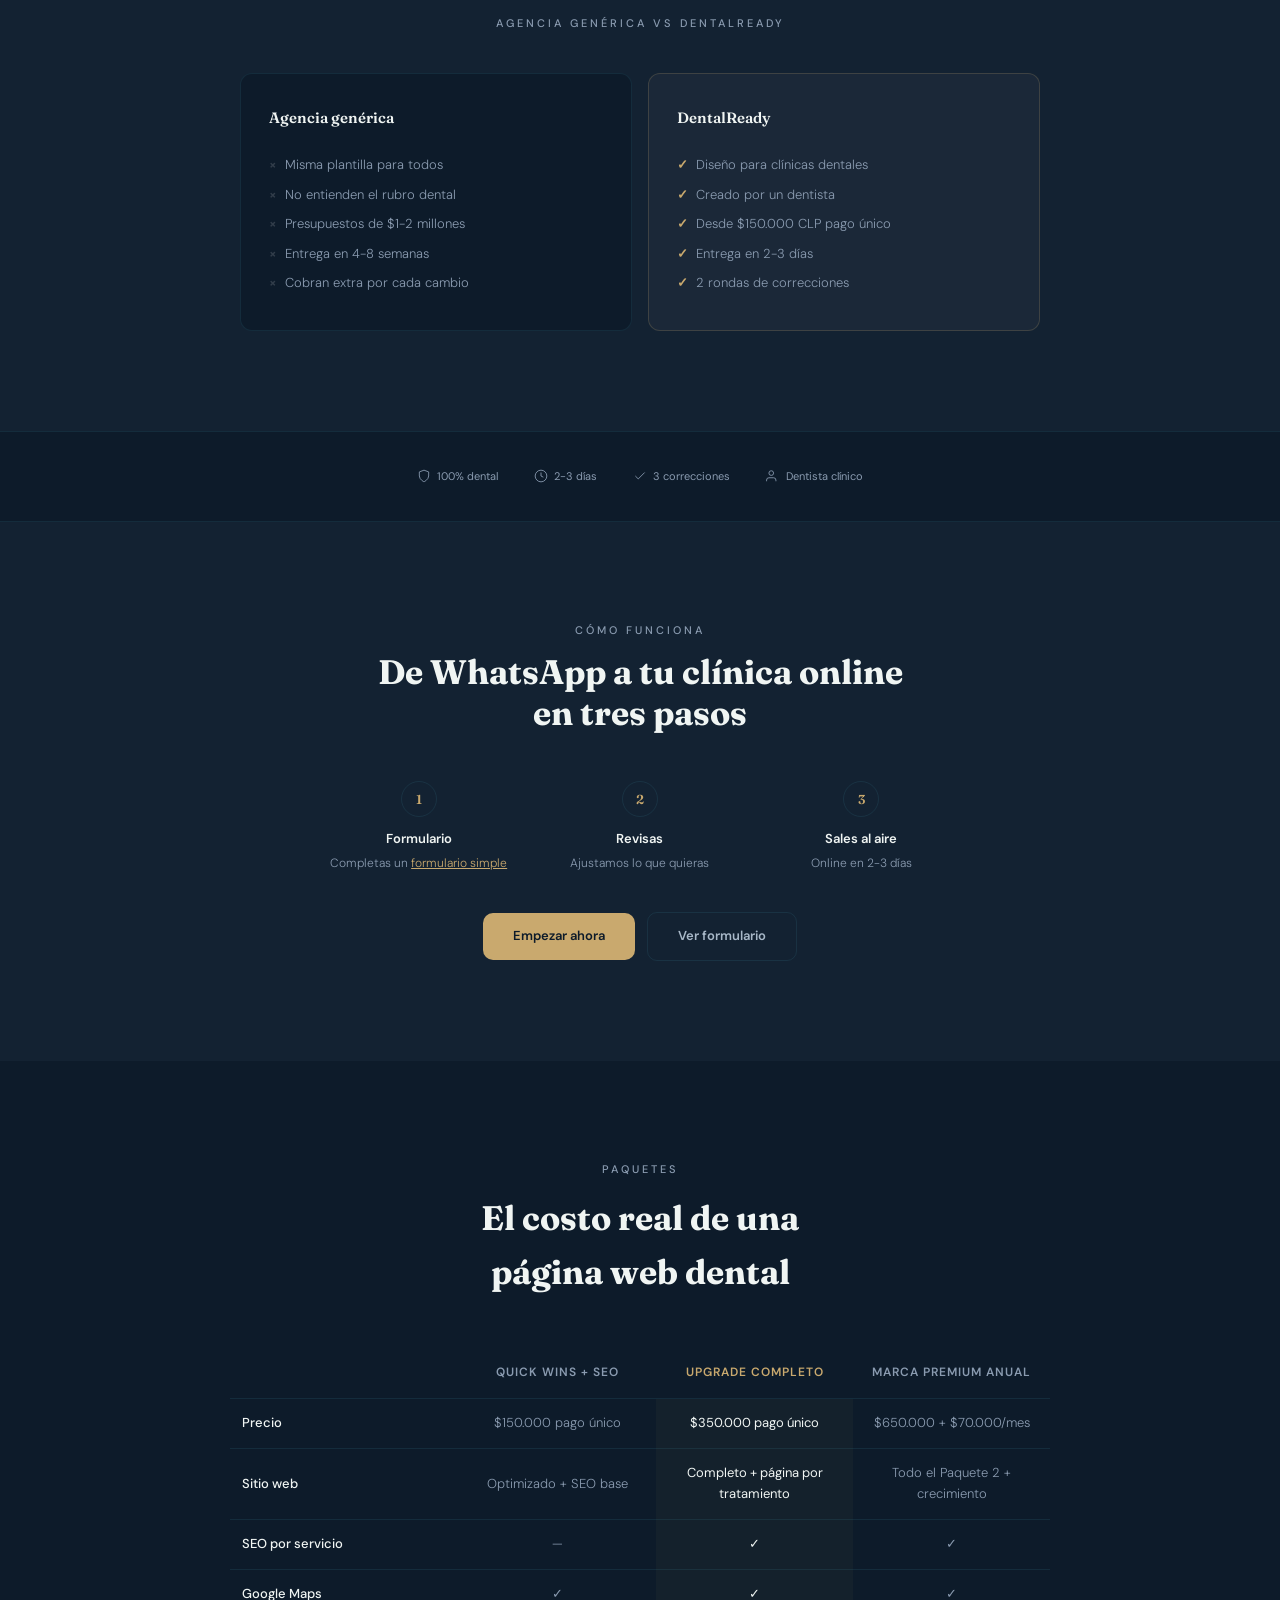
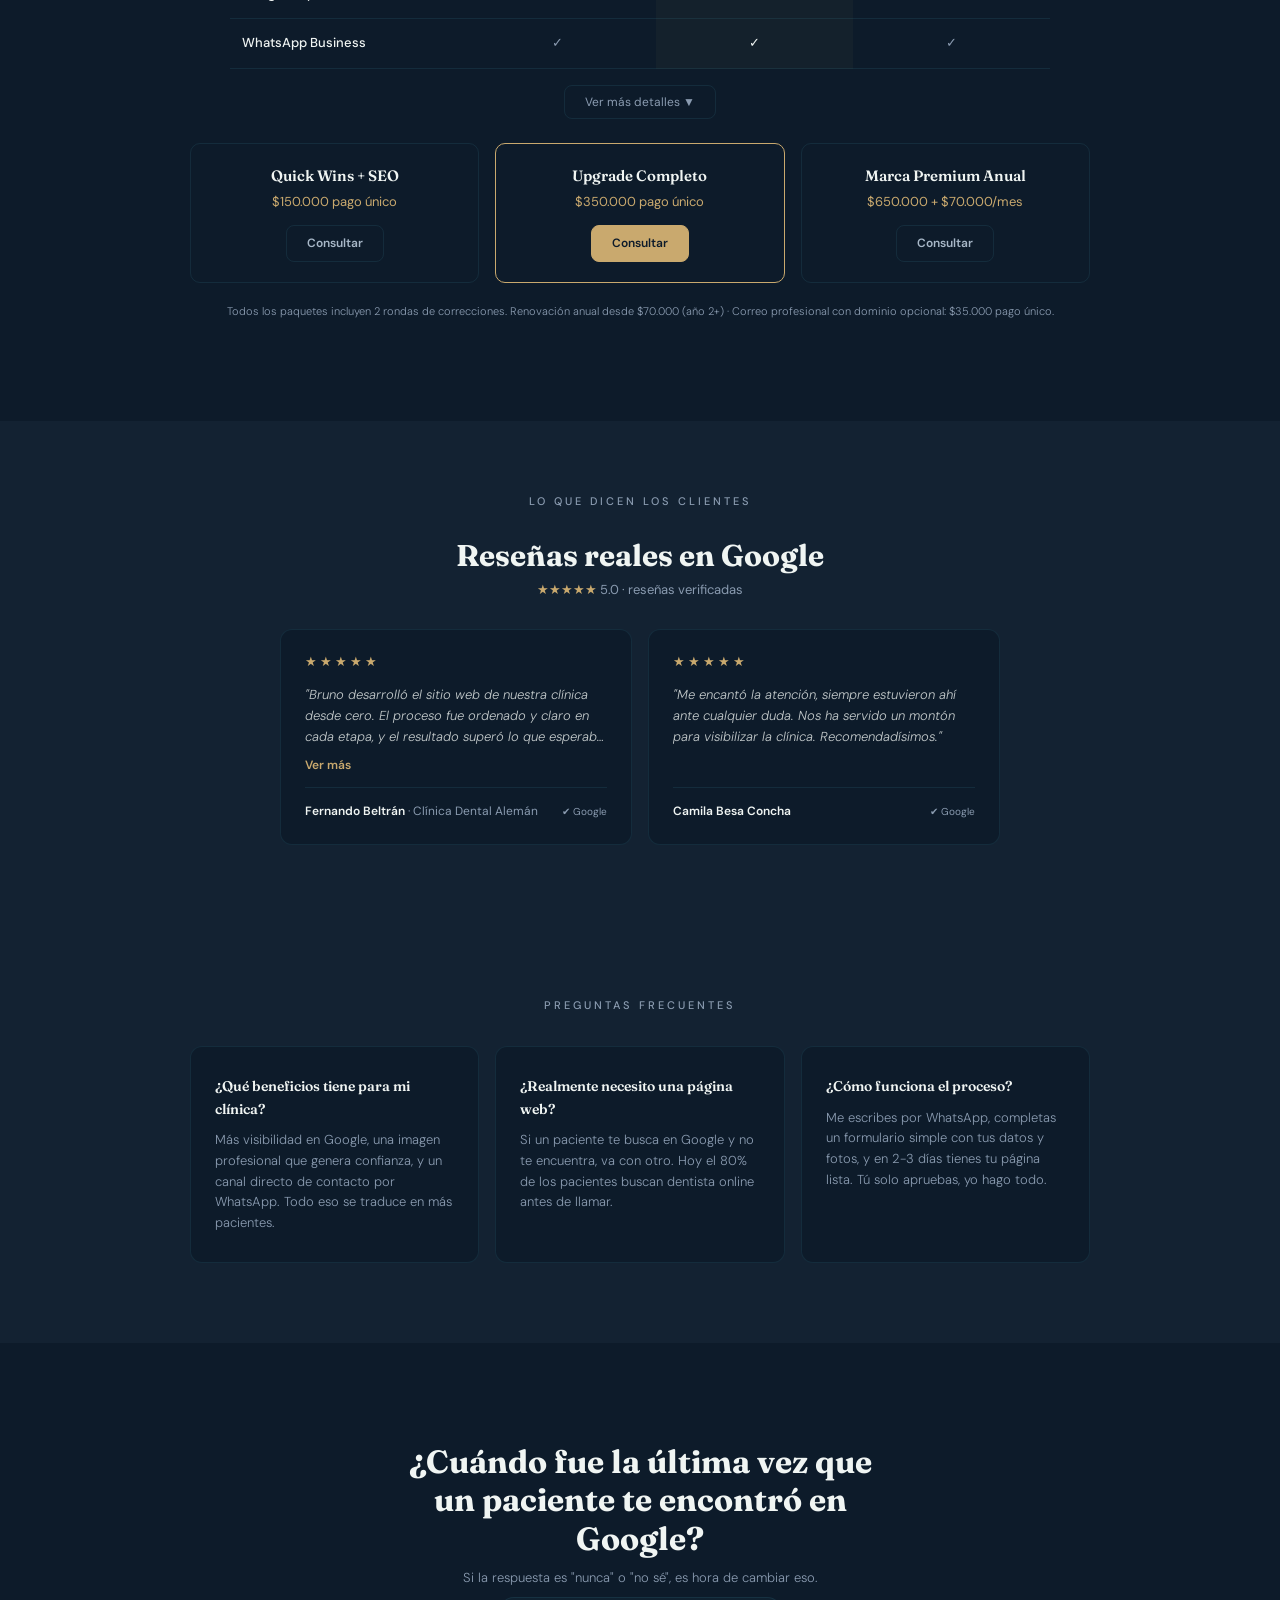
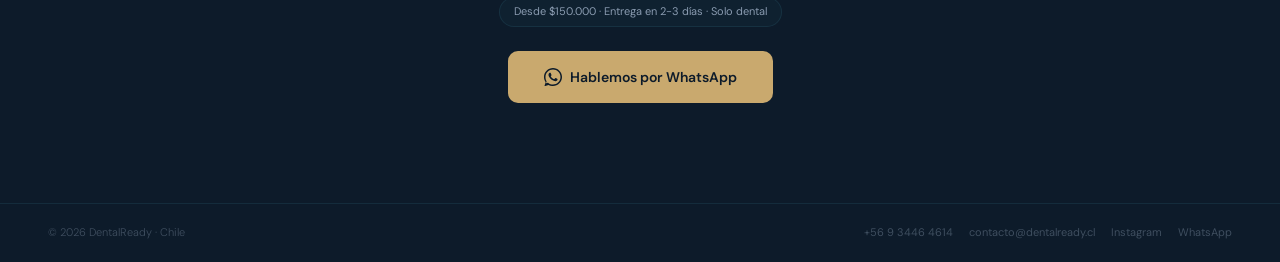
==== commit 02392c40: "Precios: 3 paquetes (Quick Wins/Upgrade/Premium) + Instagram flotante Reemplaza la tabla de 2 planes" ====
--- a/index.html
+++ b/index.html
@@ -3,8 +3,8 @@
 <head>
     <meta charset="UTF-8">
     <meta name="viewport" content="width=device-width, initial-scale=1.0">
-    <title>DentalReady — Sitios web creados por dentistas · Desde $200.000</title>
-    <meta name="description" content="Páginas web profesionales para clínicas dentales y dentistas en Chile. Creado por dentistas, para dentistas. Entrega rápida, desde $200.000 CLP.">
+    <title>DentalReady — Sitios web creados por dentistas · Desde $150.000</title>
+    <meta name="description" content="Páginas web profesionales para clínicas dentales y dentistas en Chile. Creado por dentistas, para dentistas. Entrega rápida, desde $150.000 CLP.">
     <meta name="keywords" content="paginas web dentistas chile, diseño web clinica dental, web dentista santiago, marketing dental chile, sitio web odontologo, diseño web odontologia">
     <meta name="author" content="Bruno Lecaros">
     <meta name="robots" content="index, follow">
@@ -21,7 +21,7 @@
     <meta property="og:type" content="website">
     <meta property="og:url" content="https://dentalready.cl/">
     <meta property="og:title" content="DentalReady — Páginas Web para Dentistas en Chile">
-    <meta property="og:description" content="Páginas web profesionales para clínicas dentales. Creado por dentistas, para dentistas. Entrega rápida, desde $200.000 CLP.">
+    <meta property="og:description" content="Páginas web profesionales para clínicas dentales. Creado por dentistas, para dentistas. Entrega rápida, desde $150.000 CLP.">
     <meta property="og:image" content="https://dentalready.cl/assets/founder.jpg">
     <meta property="og:locale" content="es_CL">
     <meta property="og:site_name" content="DentalReady">
@@ -29,7 +29,7 @@
     <!-- Twitter -->
     <meta name="twitter:card" content="summary_large_image">
     <meta name="twitter:title" content="DentalReady — Páginas Web para Dentistas en Chile">
-    <meta name="twitter:description" content="Páginas web profesionales para clínicas dentales. Creado por dentistas. Desde $200.000.">
+    <meta name="twitter:description" content="Páginas web profesionales para clínicas dentales. Creado por dentistas. Desde $150.000.">
     <meta name="twitter:image" content="https://dentalready.cl/assets/founder.jpg">
 
     <!-- Schema.org structured data -->
@@ -51,7 +51,7 @@
         "name": "Chile"
       },
       "serviceType": "Diseño web para profesionales dentales",
-      "priceRange": "$200.000 - $500.000 CLP",
+      "priceRange": "$150.000 - $650.000 CLP",
       "telephone": "+56934464614",
       "sameAs": [
         "https://www.instagram.com/dentalready.cl/"
@@ -162,16 +162,16 @@
         .pricing { padding: 100px 48px; }
         .pricing-label { text-align: center; font-size: 11px; font-weight: 500; text-transform: uppercase; letter-spacing: 3px; color: var(--gray); margin-bottom: 12px; }
         .pricing h2 { font-family: 'Fraunces', serif; font-size: clamp(24px, 3.5vw, 34px); font-weight: 700; text-align: center; margin-bottom: 48px; }
-        .pricing-table { width: 100%; max-width: 720px; margin: 0 auto; border-collapse: collapse; table-layout: fixed; }
-        .pricing-table col.col-desc { width: 40%; }
-        .pricing-table col.col-price { width: 30%; }
+        .pricing-table { width: 100%; max-width: 820px; margin: 0 auto; border-collapse: collapse; table-layout: fixed; }
+        .pricing-table col.col-desc { width: 28%; }
+        .pricing-table col.col-price { width: 24%; }
         .pricing-table th { font-size: 12px; font-weight: 600; text-transform: uppercase; letter-spacing: 1px; padding: 16px 12px; text-align: center; border-bottom: 1px solid var(--line); color: var(--gray); }
         .pricing-table th:first-child { text-align: left; }
         .pricing-table th.col-hl { color: var(--gold); }
         .pricing-table td { font-size: 13px; padding: 14px 12px; border-bottom: 1px solid var(--line); color: var(--gray); font-weight: 300; text-align: center; }
         .pricing-table td.col-hl { color: var(--white); background: rgba(201,169,110,0.04); font-weight: 400; }
         .pricing-table td:first-child { font-weight: 500; color: var(--white); text-align: left; }
-        .pricing-ctas { display: grid; grid-template-columns: repeat(2, 1fr); gap: 16px; max-width: 600px; margin: 24px auto 0; }
+        .pricing-ctas { display: grid; grid-template-columns: repeat(3, 1fr); gap: 16px; max-width: 900px; margin: 24px auto 0; }
         .pricing-cta-card { text-align: center; padding: 20px; border: 1px solid var(--line); border-radius: 10px; transition: all 0.3s; }
         .pricing-cta-card:hover { border-color: rgba(201,169,110,0.3); }
         .pricing-cta-card.featured { border-color: var(--gold); }
@@ -202,6 +202,9 @@
         .wa-float { position: fixed; bottom: 16px; right: 12px; z-index: 999; width: 46px; height: 46px; background: #25D366; border-radius: 50%; display: flex; align-items: center; justify-content: center; text-decoration: none; box-shadow: 0 4px 16px rgba(37,211,102,0.3); transition: all 0.3s; }
         .wa-float:hover { transform: scale(1.08); }
         .wa-float svg { width: 24px; height: 24px; fill: #fff; }
+        .ig-float { position: fixed; bottom: 70px; right: 12px; z-index: 999; width: 46px; height: 46px; border-radius: 50%; display: flex; align-items: center; justify-content: center; text-decoration: none; background: radial-gradient(circle at 30% 110%, #fdf497 0%, #fdf497 5%, #fd5949 45%, #d6249f 60%, #285AEB 90%); box-shadow: 0 4px 16px rgba(214,36,159,0.3); transition: all 0.3s; }
+        .ig-float:hover { transform: scale(1.08); }
+        .ig-float svg { width: 24px; height: 24px; fill: #fff; }
         /* TESTIMONIOS / RESEÑAS */
         .testimonials { padding: 72px 48px; background: var(--bg-card); }
         .reviews-grid { display: grid; grid-template-columns: repeat(2, 1fr); gap: 16px; max-width: 720px; margin: 0 auto; align-items: stretch; }
@@ -256,6 +259,7 @@
         <a href="#problema" onclick="document.getElementById('nav-mobile').classList.remove('open')">Por Qué</a>
         <a href="#proceso" onclick="document.getElementById('nav-mobile').classList.remove('open')">Proceso</a>
         <a href="#paquetes" onclick="document.getElementById('nav-mobile').classList.remove('open')">Paquetes</a>
+        <a href="blog/index.html">Blog</a>
         <a href="https://wa.me/56934464614?text=Hola%20Bruno%2C%20me%20interesa%20DentalReady" class="nav-cta-mobile">Hablemos</a>
     </div>
     <section class="hero"><div class="hero-logo-block"><div class="hero-logo-icon"><img src="assets/logo/1.png" alt="DentalReady — Páginas web para dentistas en Chile" style="height: 90px; transition: all 0.4s;"></div></div><div class="hero-divider"></div><span class="hero-pill">Especializado en dental · Entrega rápida · Sin compromiso</span><h1>Tu sitio web,<br><em>creado por dentistas</em></h1><p class="hero-tagline">Páginas web para profesionales dentales · Entrega en 2-3 días</p><a href="https://wa.me/56934464614?text=Hola%20Bruno%2C%20quiero%20saber%20más%20sobre%20DentalReady" class="hero-cta"><svg viewBox="0 0 24 24" fill="currentColor"><path d="M17.472 14.382c-.297-.149-1.758-.867-2.03-.967-.273-.099-.471-.148-.67.15-.197.297-.767.966-.94 1.164-.173.199-.347.223-.644.075-.297-.15-1.255-.463-2.39-1.475-.883-.788-1.48-1.761-1.653-2.059-.173-.297-.018-.458.13-.606.134-.133.298-.347.446-.52.149-.174.198-.298.298-.497.099-.198.05-.371-.025-.52-.075-.149-.669-1.612-.916-2.207-.242-.579-.487-.5-.669-.51-.173-.008-.371-.01-.57-.01-.198 0-.52.074-.792.372-.272.297-1.04 1.016-1.04 2.479 0 1.462 1.065 2.875 1.213 3.074.149.198 2.096 3.2 5.077 4.487.709.306 1.262.489 1.694.625.712.227 1.36.195 1.871.118.571-.085 1.758-.719 2.006-1.413.248-.694.248-1.289.173-1.413-.074-.124-.272-.198-.57-.347z"/><path d="M12 0C5.373 0 0 5.373 0 12c0 2.625.846 5.059 2.284 7.034L.789 23.492a.5.5 0 00.612.616l4.529-1.459A11.94 11.94 0 0012 24c6.627 0 12-5.373 12-12S18.627 0 12 0zm0 22c-2.347 0-4.518-.804-6.237-2.152l-.436-.348-2.684.865.882-2.631-.379-.453A9.963 9.963 0 012 12C2 6.486 6.486 2 12 2s10 4.486 10 10-4.486 10-10 10z"/></svg>Hablemos por WhatsApp</a><span class="hero-note">Sin tarjeta · Sin compromiso<br>La conversación es gratis</span></section>
@@ -271,7 +275,7 @@
         </div>
     </section>
 
-    <section class="comparison"><p class="comparison-label">Agencia genérica vs DentalReady</p><div class="comparison-grid"><div class="comp-card comp-card--muted"><h3>Agencia genérica</h3><ul class="comp-list"><li><span class="ci-x">×</span> Misma plantilla para todos</li><li><span class="ci-x">×</span> No entienden el rubro dental</li><li><span class="ci-x">×</span> Presupuestos de $1-2 millones</li><li><span class="ci-x">×</span> Entrega en 4-8 semanas</li><li><span class="ci-x">×</span> Cobran extra por cada cambio</li></ul></div><div class="comp-card comp-card--accent"><h3>DentalReady</h3><ul class="comp-list"><li><span class="ci-ok">✓</span> Diseño para clínicas dentales</li><li><span class="ci-ok">✓</span> Creado por un dentista</li><li><span class="ci-ok">✓</span> Desde $200.000 CLP pago único</li><li><span class="ci-ok">✓</span> Entrega en 2-3 días</li><li><span class="ci-ok">✓</span> 2 rondas de correcciones</li></ul></div></div></section>
+    <section class="comparison"><p class="comparison-label">Agencia genérica vs DentalReady</p><div class="comparison-grid"><div class="comp-card comp-card--muted"><h3>Agencia genérica</h3><ul class="comp-list"><li><span class="ci-x">×</span> Misma plantilla para todos</li><li><span class="ci-x">×</span> No entienden el rubro dental</li><li><span class="ci-x">×</span> Presupuestos de $1-2 millones</li><li><span class="ci-x">×</span> Entrega en 4-8 semanas</li><li><span class="ci-x">×</span> Cobran extra por cada cambio</li></ul></div><div class="comp-card comp-card--accent"><h3>DentalReady</h3><ul class="comp-list"><li><span class="ci-ok">✓</span> Diseño para clínicas dentales</li><li><span class="ci-ok">✓</span> Creado por un dentista</li><li><span class="ci-ok">✓</span> Desde $150.000 CLP pago único</li><li><span class="ci-ok">✓</span> Entrega en 2-3 días</li><li><span class="ci-ok">✓</span> 2 rondas de correcciones</li></ul></div></div></section>
     <section class="trust"><div class="trust-row"><span class="trust-badge"><svg viewBox="0 0 24 24"><path d="M12 22s8-4 8-10V5l-8-3-8 3v7c0 6 8 10 8 10z"></path></svg>100% dental</span><span class="trust-badge"><svg viewBox="0 0 24 24"><circle cx="12" cy="12" r="10"></circle><polyline points="12 6 12 12 16 14"></polyline></svg>2-3 días</span><span class="trust-badge"><svg viewBox="0 0 24 24"><polyline points="20 6 9 17 4 12"></polyline></svg>3 correcciones</span><span class="trust-badge"><svg viewBox="0 0 24 24"><path d="M17 21v-2a4 4 0 0 0-4-4H5a4 4 0 0 0-4 4v2"></path><circle cx="9" cy="7" r="4"></circle></svg>Dentista clínico</span></div></section>
     <section class="how" id="proceso"><div class="how-inner"><p class="how-label">Cómo funciona</p><h2>De WhatsApp a tu clínica online<br>en tres pasos</h2><div class="how-steps"><div class="how-step"><span class="how-num">1</span><h3>Formulario</h3><p>Completas un <a href="formulario-intake-dental.html" target="_blank" style="color: var(--gold); text-decoration: underline;">formulario simple</a></p></div><div class="how-step"><span class="how-num">2</span><h3>Revisas</h3><p>Ajustamos lo que quieras</p></div><div class="how-step"><span class="how-num">3</span><h3>Sales al aire</h3><p>Online en 2-3 días</p></div></div><a href="https://wa.me/56934464614?text=Hola%20Bruno%2C%20quiero%20empezar" class="how-cta" style="margin-right: 12px;">Empezar ahora</a><a href="formulario-intake-dental.html" target="_blank" class="how-cta" style="background: transparent; border: 1px solid var(--line); color: var(--gray-light);">Ver formulario</a></div></section>
     <section class="pricing" id="paquetes">
@@ -284,25 +288,27 @@
                 <col class="col-desc">
                 <col class="col-price">
                 <col class="col-price">
+                <col class="col-price">
             </colgroup>
             <thead>
                 <tr>
                     <th></th>
-                    <th class="col-hl">Clínica Digital</th>
-                    <th>Marca Personal</th>
+                    <th>Quick Wins + SEO</th>
+                    <th class="col-hl">Upgrade Completo</th>
+                    <th>Marca Premium Anual</th>
                 </tr>
             </thead>
             <tbody>
-                <tr><td>Precio</td><td class="col-hl">Desde $200.000</td><td>Desde $400.000</td></tr>
-                <tr><td>Sitio web</td><td class="col-hl">Landing completa</td><td>Multi-página + SEO</td></tr>
-                <tr><td>Dominio + hosting</td><td class="col-hl">Primer año incluido</td><td>Primer año incluido</td></tr>
-                <tr><td>Google Maps</td><td class="col-hl">✓</td><td>✓</td></tr>
-                <tr><td>Entrega</td><td class="col-hl">2-3 días</td><td>2-3 días</td></tr>
-                <tr class="extra-row" style="display: none;"><td>WhatsApp Business</td><td class="col-hl">✓</td><td>✓</td></tr>
-                <tr class="extra-row" style="display: none;"><td>Instagram</td><td class="col-hl">Configurado + 6 posts</td><td>Estrategia 1 año (12 posts)</td></tr>
-                <tr class="extra-row" style="display: none;"><td>Blog</td><td class="col-hl">—</td><td>3 artículos con IA</td></tr>
-                <tr class="extra-row" style="display: none;"><td>Capacitación</td><td class="col-hl">—</td><td>Sesión 1 hora</td></tr>
-                <tr class="extra-row" style="display: none;"><td>Renovación anual (año 2+)</td><td class="col-hl">$99.000</td><td>$99.000</td></tr>
+                <tr><td>Precio</td><td>$150.000 pago único</td><td class="col-hl">$350.000 pago único</td><td>$650.000 + $70.000/mes</td></tr>
+                <tr><td>Sitio web</td><td>Optimizado + SEO base</td><td class="col-hl">Completo + página por tratamiento</td><td>Todo el Paquete 2 + crecimiento</td></tr>
+                <tr><td>SEO por servicio</td><td>—</td><td class="col-hl">✓</td><td>✓</td></tr>
+                <tr><td>Google Maps</td><td>✓</td><td class="col-hl">✓</td><td>✓</td></tr>
+                <tr><td>WhatsApp Business</td><td>✓</td><td class="col-hl">✓</td><td>✓</td></tr>
+                <tr class="extra-row" style="display: none;"><td>Dominio + hosting (1er año)</td><td>✓</td><td class="col-hl">✓</td><td>✓</td></tr>
+                <tr class="extra-row" style="display: none;"><td>Contenido mensual (blog + redes)</td><td>—</td><td class="col-hl">—</td><td>12 blogs + 12 posts/año</td></tr>
+                <tr class="extra-row" style="display: none;"><td>Reportes SEO + reseñas</td><td>—</td><td class="col-hl">—</td><td>✓</td></tr>
+                <tr class="extra-row" style="display: none;"><td>Capacitación al equipo</td><td>—</td><td class="col-hl">—</td><td>✓</td></tr>
+                <tr class="extra-row" style="display: none;"><td>Renovación anual (año 2+)</td><td>$70.000</td><td class="col-hl">$100.000</td><td>$100.000</td></tr>
             </tbody>
         </table>
         <div style="text-align: center; margin-top: 16px;">
@@ -311,18 +317,23 @@
 
         <!-- CTAs -->
         <div class="pricing-ctas">
+            <div class="pricing-cta-card">
+                <div class="pricing-cta-name">Quick Wins + SEO</div>
+                <div class="pricing-cta-price">$150.000 pago único</div>
+                <a href="https://wa.me/56934464614?text=Hola%20Bruno%2C%20me%20interesa%20el%20Paquete%201%20Quick%20Wins" class="pricing-cta-btn">Consultar</a>
+            </div>
             <div class="pricing-cta-card featured">
-                <div class="pricing-cta-name">Clínica Digital</div>
-                <div class="pricing-cta-price">Desde $200.000</div>
-                <a href="https://wa.me/56934464614?text=Hola%20Bruno%2C%20me%20interesa%20el%20paquete%20Clínica%20Digital" class="pricing-cta-btn">Consultar</a>
+                <div class="pricing-cta-name">Upgrade Completo</div>
+                <div class="pricing-cta-price">$350.000 pago único</div>
+                <a href="https://wa.me/56934464614?text=Hola%20Bruno%2C%20me%20interesa%20el%20Paquete%202%20Upgrade%20Completo" class="pricing-cta-btn">Consultar</a>
             </div>
             <div class="pricing-cta-card">
-                <div class="pricing-cta-name">Marca Personal</div>
-                <div class="pricing-cta-price">Desde $400.000</div>
-                <a href="https://wa.me/56934464614?text=Hola%20Bruno%2C%20me%20interesa%20el%20paquete%20Marca%20Personal" class="pricing-cta-btn">Consultar</a>
+                <div class="pricing-cta-name">Marca Premium Anual</div>
+                <div class="pricing-cta-price">$650.000 + $70.000/mes</div>
+                <a href="https://wa.me/56934464614?text=Hola%20Bruno%2C%20me%20interesa%20el%20Paquete%203%20Marca%20Premium" class="pricing-cta-btn">Consultar</a>
             </div>
         </div>
-        <p class="pricing-note">Todos los paquetes incluyen sitio web + 2 rondas de correcciones sin costo extra.</p>
+        <p class="pricing-note">Todos los paquetes incluyen 2 rondas de correcciones. Renovación anual desde $70.000 (año 2+) · Correo profesional con dominio opcional: $35.000 pago único.</p>
     </section>
 
     <!-- TESTIMONIOS REALES (Google) -->
@@ -353,8 +364,9 @@
     </section>
 
     <section class="objections"><p class="objections-label">Preguntas frecuentes</p><div class="objections-grid"><div class="objection-card"><p class="objection-q">¿Qué beneficios tiene para mi clínica?</p><p class="objection-a">Más visibilidad en Google, una imagen profesional que genera confianza, y un canal directo de contacto por WhatsApp. Todo eso se traduce en más pacientes.</p></div><div class="objection-card"><p class="objection-q">¿Realmente necesito una página web?</p><p class="objection-a">Si un paciente te busca en Google y no te encuentra, va con otro. Hoy el 80% de los pacientes buscan dentista online antes de llamar.</p></div><div class="objection-card"><p class="objection-q">¿Cómo funciona el proceso?</p><p class="objection-a">Me escribes por WhatsApp, completas un formulario simple con tus datos y fotos, y en 2-3 días tienes tu página lista. Tú solo apruebas, yo hago todo.</p></div></div></section>
-    <section class="final-cta"><h2>¿Cuándo fue la última vez que un paciente te encontró en Google?</h2><p>Si la respuesta es "nunca" o "no sé", es hora de cambiar eso.</p><span class="final-pill">Desde $200.000 · Entrega en 2-3 días · Solo dental</span><br><a href="https://wa.me/56934464614?text=Hola%20Bruno%2C%20quiero%20saber%20más%20sobre%20DentalReady" class="final-btn"><svg viewBox="0 0 24 24" fill="currentColor" width="18" height="18"><path d="M17.472 14.382c-.297-.149-1.758-.867-2.03-.967-.273-.099-.471-.148-.67.15-.197.297-.767.966-.94 1.164-.173.199-.347.223-.644.075-.297-.15-1.255-.463-2.39-1.475-.883-.788-1.48-1.761-1.653-2.059-.173-.297-.018-.458.13-.606.134-.133.298-.347.446-.52.149-.174.198-.298.298-.497.099-.198.05-.371-.025-.52-.075-.149-.669-1.612-.916-2.207-.242-.579-.487-.5-.669-.51-.173-.008-.371-.01-.57-.01-.198 0-.52.074-.792.372-.272.297-1.04 1.016-1.04 2.479 0 1.462 1.065 2.875 1.213 3.074.149.198 2.096 3.2 5.077 4.487.709.306 1.262.489 1.694.625.712.227 1.36.195 1.871.118.571-.085 1.758-.719 2.006-1.413.248-.694.248-1.289.173-1.413-.074-.124-.272-.198-.57-.347z"/><path d="M12 0C5.373 0 0 5.373 0 12c0 2.625.846 5.059 2.284 7.034L.789 23.492a.5.5 0 00.612.616l4.529-1.459A11.94 11.94 0 0012 24c6.627 0 12-5.373 12-12S18.627 0 12 0zm0 22c-2.347 0-4.518-.804-6.237-2.152l-.436-.348-2.684.865.882-2.631-.379-.453A9.963 9.963 0 012 12C2 6.486 6.486 2 12 2s10 4.486 10 10-4.486 10-10 10z"/></svg>Hablemos por WhatsApp</a></section>
+    <section class="final-cta"><h2>¿Cuándo fue la última vez que un paciente te encontró en Google?</h2><p>Si la respuesta es "nunca" o "no sé", es hora de cambiar eso.</p><span class="final-pill">Desde $150.000 · Entrega en 2-3 días · Solo dental</span><br><a href="https://wa.me/56934464614?text=Hola%20Bruno%2C%20quiero%20saber%20más%20sobre%20DentalReady" class="final-btn"><svg viewBox="0 0 24 24" fill="currentColor" width="18" height="18"><path d="M17.472 14.382c-.297-.149-1.758-.867-2.03-.967-.273-.099-.471-.148-.67.15-.197.297-.767.966-.94 1.164-.173.199-.347.223-.644.075-.297-.15-1.255-.463-2.39-1.475-.883-.788-1.48-1.761-1.653-2.059-.173-.297-.018-.458.13-.606.134-.133.298-.347.446-.52.149-.174.198-.298.298-.497.099-.198.05-.371-.025-.52-.075-.149-.669-1.612-.916-2.207-.242-.579-.487-.5-.669-.51-.173-.008-.371-.01-.57-.01-.198 0-.52.074-.792.372-.272.297-1.04 1.016-1.04 2.479 0 1.462 1.065 2.875 1.213 3.074.149.198 2.096 3.2 5.077 4.487.709.306 1.262.489 1.694.625.712.227 1.36.195 1.871.118.571-.085 1.758-.719 2.006-1.413.248-.694.248-1.289.173-1.413-.074-.124-.272-.198-.57-.347z"/><path d="M12 0C5.373 0 0 5.373 0 12c0 2.625.846 5.059 2.284 7.034L.789 23.492a.5.5 0 00.612.616l4.529-1.459A11.94 11.94 0 0012 24c6.627 0 12-5.373 12-12S18.627 0 12 0zm0 22c-2.347 0-4.518-.804-6.237-2.152l-.436-.348-2.684.865.882-2.631-.379-.453A9.963 9.963 0 012 12C2 6.486 6.486 2 12 2s10 4.486 10 10-4.486 10-10 10z"/></svg>Hablemos por WhatsApp</a></section>
     <footer><p>&copy; 2026 DentalReady · Chile</p><div class="footer-links"><a href="tel:+56934464614">+56 9 3446 4614</a><a class="email-link" data-user="contacto" data-domain="dentalready.cl">Email</a><a href="https://www.instagram.com/dentalready.cl/" target="_blank">Instagram</a><a href="https://wa.me/56934464614" target="_blank">WhatsApp</a></div></footer>
+    <a href="https://www.instagram.com/dentalready.cl/" target="_blank" rel="noopener" class="ig-float" aria-label="Instagram DentalReady"><svg viewBox="0 0 24 24"><path d="M12 2.16c3.2 0 3.58.01 4.85.07 1.17.05 1.8.25 2.23.41.56.22.96.48 1.38.9.42.42.68.82.9 1.38.16.43.36 1.06.41 2.23.06 1.27.07 1.65.07 4.85s-.01 3.58-.07 4.85c-.05 1.17-.25 1.8-.41 2.23-.22.56-.48.96-.9 1.38-.42.42-.82.68-1.38.9-.43.16-1.06.36-2.23.41-1.27.06-1.65.07-4.85.07s-3.58-.01-4.85-.07c-1.17-.05-1.8-.25-2.23-.41-.56-.22-.96-.48-1.38-.9-.42-.42-.68-.82-.9-1.38-.16-.43-.36-1.06-.41-2.23-.06-1.27-.07-1.65-.07-4.85s.01-3.58.07-4.85c.05-1.17.25-1.8.41-2.23.22-.56.48-.96.9-1.38.42-.42.82-.68 1.38-.9.43-.16 1.06-.36 2.23-.41 1.27-.06 1.65-.07 4.85-.07M12 0C8.74 0 8.33.01 7.05.07 5.78.13 4.9.33 4.14.63c-.79.31-1.46.72-2.13 1.38C1.34 2.68.93 3.35.63 4.14.33 4.9.13 5.78.07 7.05.01 8.33 0 8.74 0 12s.01 3.67.07 4.95c.06 1.27.26 2.15.56 2.91.31.79.72 1.46 1.38 2.13.67.66 1.34 1.07 2.13 1.38.76.3 1.64.5 2.91.56C8.33 23.99 8.74 24 12 24s3.67-.01 4.95-.07c1.27-.06 2.15-.26 2.91-.56.79-.31 1.46-.72 2.13-1.38.66-.67 1.07-1.34 1.38-2.13.3-.76.5-1.64.56-2.91.06-1.28.07-1.69.07-4.95s-.01-3.67-.07-4.95c-.06-1.27-.26-2.15-.56-2.91-.31-.79-.72-1.46-1.38-2.13C21.32 1.34 20.65.93 19.86.63 19.1.33 18.22.13 16.95.07 15.67.01 15.26 0 12 0zm0 5.84A6.16 6.16 0 1 0 18.16 12 6.16 6.16 0 0 0 12 5.84zM12 16a4 4 0 1 1 4-4 4 4 0 0 1-4 4zm6.41-10.85a1.44 1.44 0 1 0 1.44 1.44 1.44 1.44 0 0 0-1.44-1.44z"/></svg></a>
     <a href="https://wa.me/56934464614?text=Hola%20Bruno%2C%20quiero%20saber%20más%20sobre%20DentalReady" target="_blank" class="wa-float"><svg viewBox="0 0 24 24"><path d="M17.472 14.382c-.297-.149-1.758-.867-2.03-.967-.273-.099-.471-.148-.67.15-.197.297-.767.966-.94 1.164-.173.199-.347.223-.644.075-.297-.15-1.255-.463-2.39-1.475-.883-.788-1.48-1.761-1.653-2.059-.173-.297-.018-.458.13-.606.134-.133.298-.347.446-.52.149-.174.198-.298.298-.497.099-.198.05-.371-.025-.52-.075-.149-.669-1.612-.916-2.207-.242-.579-.487-.5-.669-.51-.173-.008-.371-.01-.57-.01-.198 0-.52.074-.792.372-.272.297-1.04 1.016-1.04 2.479 0 1.462 1.065 2.875 1.213 3.074.149.198 2.096 3.2 5.077 4.487.709.306 1.262.489 1.694.625.712.227 1.36.195 1.871.118.571-.085 1.758-.719 2.006-1.413.248-.694.248-1.289.173-1.413-.074-.124-.272-.198-.57-.347z"/><path d="M12 0C5.373 0 0 5.373 0 12c0 2.625.846 5.059 2.284 7.034L.789 23.492a.5.5 0 00.612.616l4.529-1.459A11.94 11.94 0 0012 24c6.627 0 12-5.373 12-12S18.627 0 12 0zm0 22c-2.347 0-4.518-.804-6.237-2.152l-.436-.348-2.684.865.882-2.631-.379-.453A9.963 9.963 0 012 12C2 6.486 6.486 2 12 2s10 4.486 10 10-4.486 10-10 10z"/></svg></a>
     <script>
         // Ensambla el email en runtime para que los bots no lo scrapeen del HTML
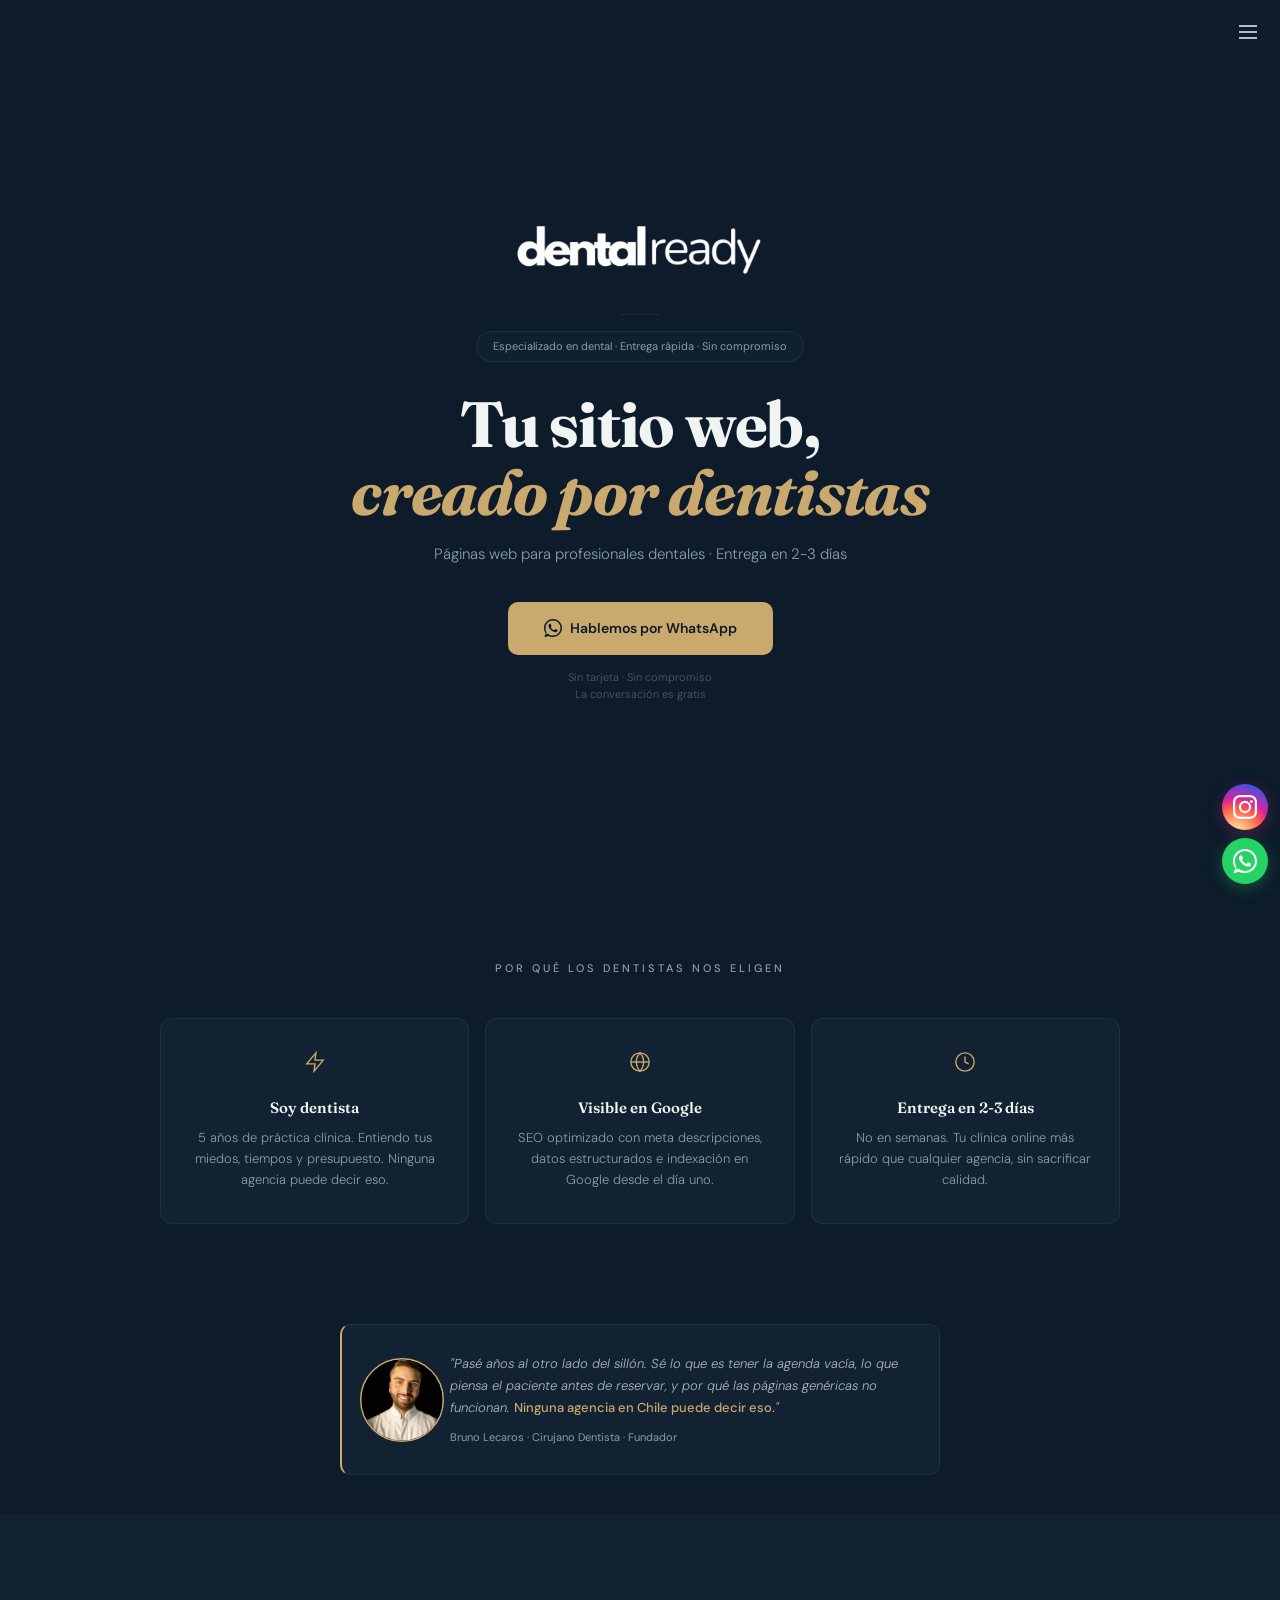
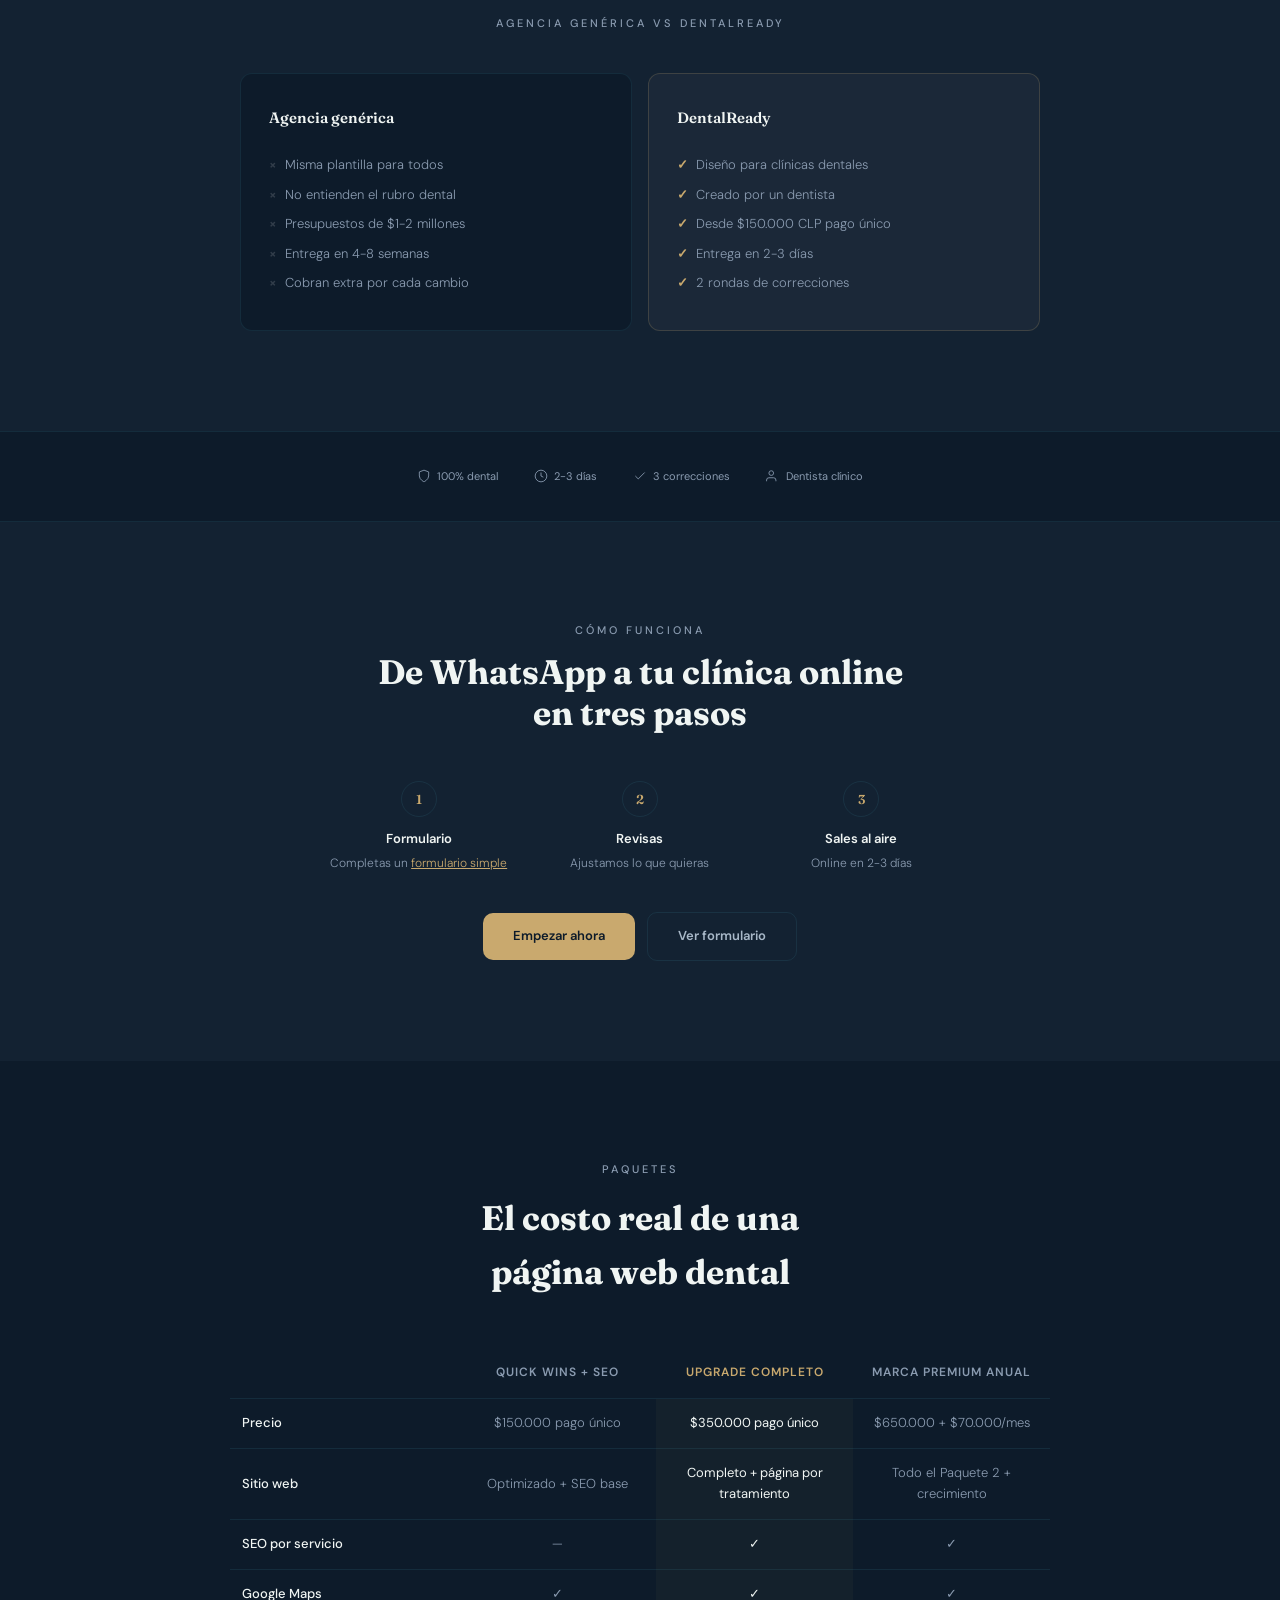
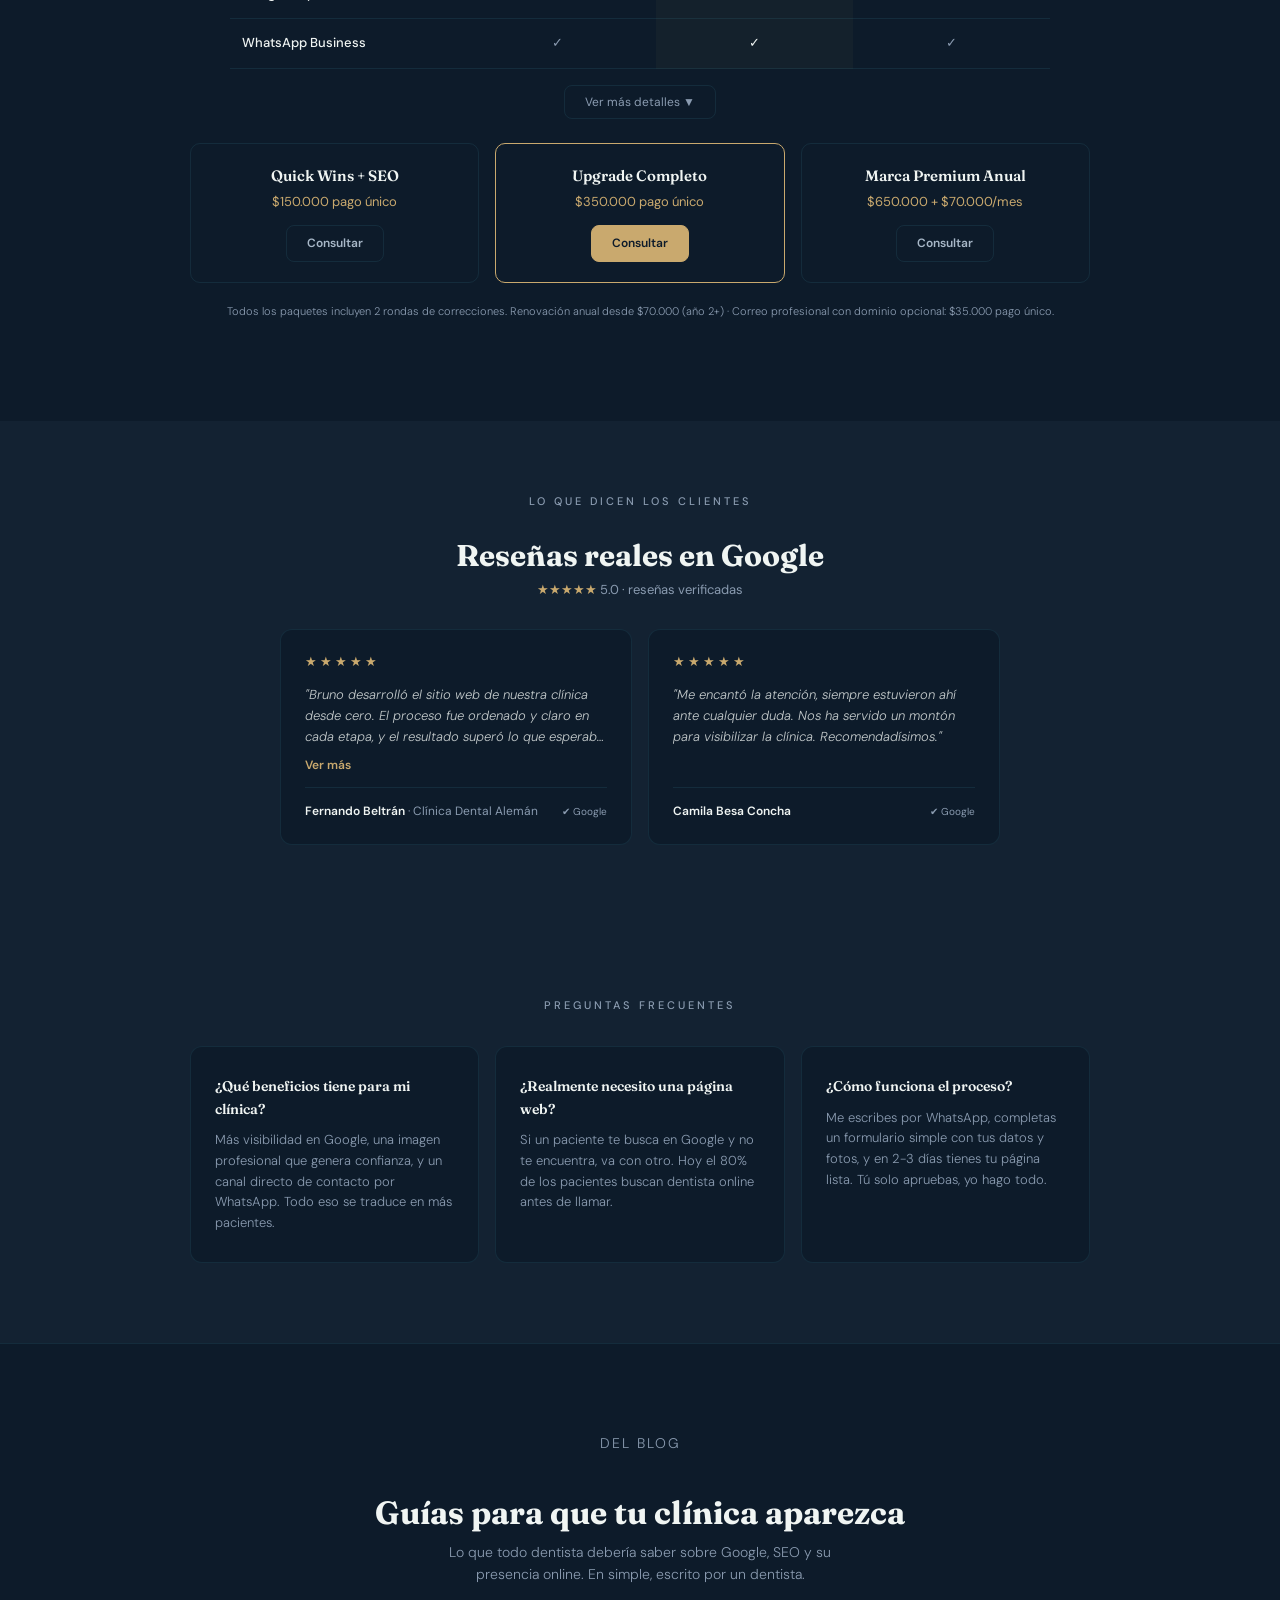
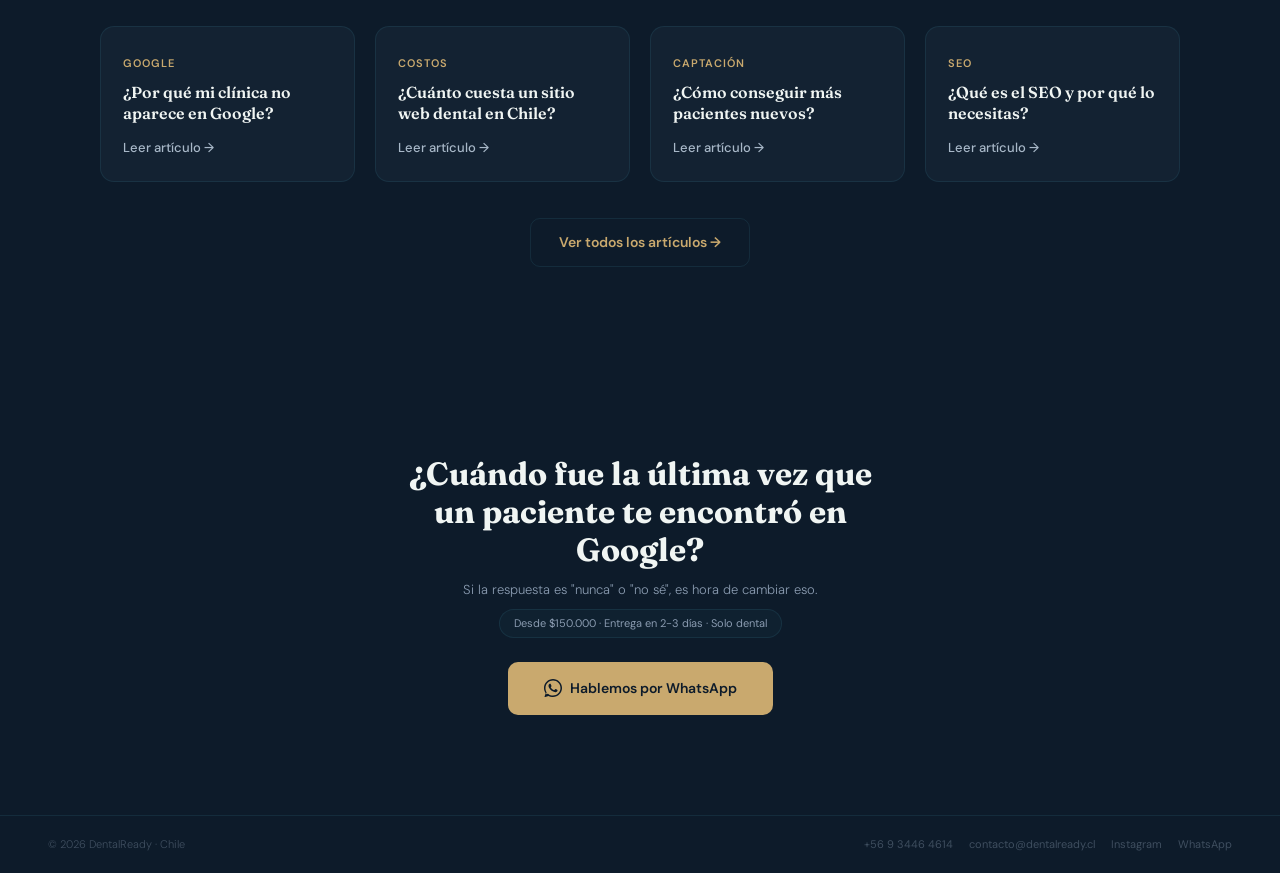
==== commit ea316887: "Enlazar articulos del blog directo desde la home La home era la unica pagina indexada y solo enlazab" ====
--- a/index.html
+++ b/index.html
@@ -364,6 +364,50 @@
     </section>
 
     <section class="objections"><p class="objections-label">Preguntas frecuentes</p><div class="objections-grid"><div class="objection-card"><p class="objection-q">¿Qué beneficios tiene para mi clínica?</p><p class="objection-a">Más visibilidad en Google, una imagen profesional que genera confianza, y un canal directo de contacto por WhatsApp. Todo eso se traduce en más pacientes.</p></div><div class="objection-card"><p class="objection-q">¿Realmente necesito una página web?</p><p class="objection-a">Si un paciente te busca en Google y no te encuentra, va con otro. Hoy el 80% de los pacientes buscan dentista online antes de llamar.</p></div><div class="objection-card"><p class="objection-q">¿Cómo funciona el proceso?</p><p class="objection-a">Me escribes por WhatsApp, completas un formulario simple con tus datos y fotos, y en 2-3 días tienes tu página lista. Tú solo apruebas, yo hago todo.</p></div></div></section>
+    <style>
+        .home-blog { padding: 88px 48px; text-align: center; border-top: 1px solid var(--line); }
+        .home-blog-label { font-size: 12px; letter-spacing: 2px; text-transform: uppercase; color: var(--gold); font-weight: 600; margin-bottom: 12px; }
+        .home-blog h2 { font-family: 'Fraunces', serif; font-size: clamp(22px, 3vw, 32px); font-weight: 700; line-height: 1.2; margin-bottom: 8px; }
+        .home-blog > p { font-size: 14px; color: var(--gray); font-weight: 300; max-width: 440px; margin: 0 auto 40px; }
+        .home-blog-grid { display: grid; grid-template-columns: repeat(4, 1fr); gap: 20px; max-width: 1080px; margin: 0 auto 36px; text-align: left; }
+        .home-blog-card { display: block; text-decoration: none; background: var(--bg-card); border: 1px solid var(--line); border-radius: 14px; padding: 22px; transition: transform 0.3s, border-color 0.3s; }
+        .home-blog-card:hover { transform: translateY(-4px); border-color: rgba(201,169,110,0.4); }
+        .home-blog-cat { display: inline-block; font-size: 11px; letter-spacing: 1px; text-transform: uppercase; color: var(--gold); font-weight: 600; margin-bottom: 10px; }
+        .home-blog-card h3 { font-family: 'Fraunces', serif; font-size: 16px; font-weight: 600; color: var(--white); line-height: 1.3; margin-bottom: 10px; }
+        .home-blog-card span.more { font-size: 13px; color: var(--gray-light); font-weight: 500; }
+        .home-blog-all { display: inline-block; font-size: 14px; font-weight: 600; color: var(--gold); text-decoration: none; border: 1px solid var(--line); padding: 12px 28px; border-radius: 10px; transition: border-color 0.3s; }
+        .home-blog-all:hover { border-color: rgba(201,169,110,0.5); }
+        @media (max-width: 900px) { .home-blog-grid { grid-template-columns: repeat(2, 1fr); } }
+        @media (max-width: 560px) { .home-blog { padding: 64px 20px; } .home-blog-grid { grid-template-columns: 1fr; } }
+    </style>
+    <section class="home-blog">
+        <p class="home-blog-label">Del blog</p>
+        <h2>Guías para que tu clínica aparezca</h2>
+        <p>Lo que todo dentista debería saber sobre Google, SEO y su presencia online. En simple, escrito por un dentista.</p>
+        <div class="home-blog-grid">
+            <a class="home-blog-card" href="blog/por-que-mi-clinica-no-aparece-en-google.html">
+                <span class="home-blog-cat">Google</span>
+                <h3>¿Por qué mi clínica no aparece en Google?</h3>
+                <span class="more">Leer artículo →</span>
+            </a>
+            <a class="home-blog-card" href="blog/cuanto-cuesta-sitio-web-clinica-dental-chile.html">
+                <span class="home-blog-cat">Costos</span>
+                <h3>¿Cuánto cuesta un sitio web dental en Chile?</h3>
+                <span class="more">Leer artículo →</span>
+            </a>
+            <a class="home-blog-card" href="blog/como-conseguir-mas-pacientes-clinica-dental.html">
+                <span class="home-blog-cat">Captación</span>
+                <h3>¿Cómo conseguir más pacientes nuevos?</h3>
+                <span class="more">Leer artículo →</span>
+            </a>
+            <a class="home-blog-card" href="blog/que-es-seo-para-dentistas.html">
+                <span class="home-blog-cat">SEO</span>
+                <h3>¿Qué es el SEO y por qué lo necesitas?</h3>
+                <span class="more">Leer artículo →</span>
+            </a>
+        </div>
+        <a class="home-blog-all" href="blog/index.html">Ver todos los artículos →</a>
+    </section>
     <section class="final-cta"><h2>¿Cuándo fue la última vez que un paciente te encontró en Google?</h2><p>Si la respuesta es "nunca" o "no sé", es hora de cambiar eso.</p><span class="final-pill">Desde $150.000 · Entrega en 2-3 días · Solo dental</span><br><a href="https://wa.me/56934464614?text=Hola%20Bruno%2C%20quiero%20saber%20más%20sobre%20DentalReady" class="final-btn"><svg viewBox="0 0 24 24" fill="currentColor" width="18" height="18"><path d="M17.472 14.382c-.297-.149-1.758-.867-2.03-.967-.273-.099-.471-.148-.67.15-.197.297-.767.966-.94 1.164-.173.199-.347.223-.644.075-.297-.15-1.255-.463-2.39-1.475-.883-.788-1.48-1.761-1.653-2.059-.173-.297-.018-.458.13-.606.134-.133.298-.347.446-.52.149-.174.198-.298.298-.497.099-.198.05-.371-.025-.52-.075-.149-.669-1.612-.916-2.207-.242-.579-.487-.5-.669-.51-.173-.008-.371-.01-.57-.01-.198 0-.52.074-.792.372-.272.297-1.04 1.016-1.04 2.479 0 1.462 1.065 2.875 1.213 3.074.149.198 2.096 3.2 5.077 4.487.709.306 1.262.489 1.694.625.712.227 1.36.195 1.871.118.571-.085 1.758-.719 2.006-1.413.248-.694.248-1.289.173-1.413-.074-.124-.272-.198-.57-.347z"/><path d="M12 0C5.373 0 0 5.373 0 12c0 2.625.846 5.059 2.284 7.034L.789 23.492a.5.5 0 00.612.616l4.529-1.459A11.94 11.94 0 0012 24c6.627 0 12-5.373 12-12S18.627 0 12 0zm0 22c-2.347 0-4.518-.804-6.237-2.152l-.436-.348-2.684.865.882-2.631-.379-.453A9.963 9.963 0 012 12C2 6.486 6.486 2 12 2s10 4.486 10 10-4.486 10-10 10z"/></svg>Hablemos por WhatsApp</a></section>
     <footer><p>&copy; 2026 DentalReady · Chile</p><div class="footer-links"><a href="tel:+56934464614">+56 9 3446 4614</a><a class="email-link" data-user="contacto" data-domain="dentalready.cl">Email</a><a href="https://www.instagram.com/dentalready.cl/" target="_blank">Instagram</a><a href="https://wa.me/56934464614" target="_blank">WhatsApp</a></div></footer>
     <a href="https://www.instagram.com/dentalready.cl/" target="_blank" rel="noopener" class="ig-float" aria-label="Instagram DentalReady"><svg viewBox="0 0 24 24"><path d="M12 2.16c3.2 0 3.58.01 4.85.07 1.17.05 1.8.25 2.23.41.56.22.96.48 1.38.9.42.42.68.82.9 1.38.16.43.36 1.06.41 2.23.06 1.27.07 1.65.07 4.85s-.01 3.58-.07 4.85c-.05 1.17-.25 1.8-.41 2.23-.22.56-.48.96-.9 1.38-.42.42-.82.68-1.38.9-.43.16-1.06.36-2.23.41-1.27.06-1.65.07-4.85.07s-3.58-.01-4.85-.07c-1.17-.05-1.8-.25-2.23-.41-.56-.22-.96-.48-1.38-.9-.42-.42-.68-.82-.9-1.38-.16-.43-.36-1.06-.41-2.23-.06-1.27-.07-1.65-.07-4.85s.01-3.58.07-4.85c.05-1.17.25-1.8.41-2.23.22-.56.48-.96.9-1.38.42-.42.82-.68 1.38-.9.43-.16 1.06-.36 2.23-.41 1.27-.06 1.65-.07 4.85-.07M12 0C8.74 0 8.33.01 7.05.07 5.78.13 4.9.33 4.14.63c-.79.31-1.46.72-2.13 1.38C1.34 2.68.93 3.35.63 4.14.33 4.9.13 5.78.07 7.05.01 8.33 0 8.74 0 12s.01 3.67.07 4.95c.06 1.27.26 2.15.56 2.91.31.79.72 1.46 1.38 2.13.67.66 1.34 1.07 2.13 1.38.76.3 1.64.5 2.91.56C8.33 23.99 8.74 24 12 24s3.67-.01 4.95-.07c1.27-.06 2.15-.26 2.91-.56.79-.31 1.46-.72 2.13-1.38.66-.67 1.07-1.34 1.38-2.13.3-.76.5-1.64.56-2.91.06-1.28.07-1.69.07-4.95s-.01-3.67-.07-4.95c-.06-1.27-.26-2.15-.56-2.91-.31-.79-.72-1.46-1.38-2.13C21.32 1.34 20.65.93 19.86.63 19.1.33 18.22.13 16.95.07 15.67.01 15.26 0 12 0zm0 5.84A6.16 6.16 0 1 0 18.16 12 6.16 6.16 0 0 0 12 5.84zM12 16a4 4 0 1 1 4-4 4 4 0 0 1-4 4zm6.41-10.85a1.44 1.44 0 1 0 1.44 1.44 1.44 1.44 0 0 0-1.44-1.44z"/></svg></a>
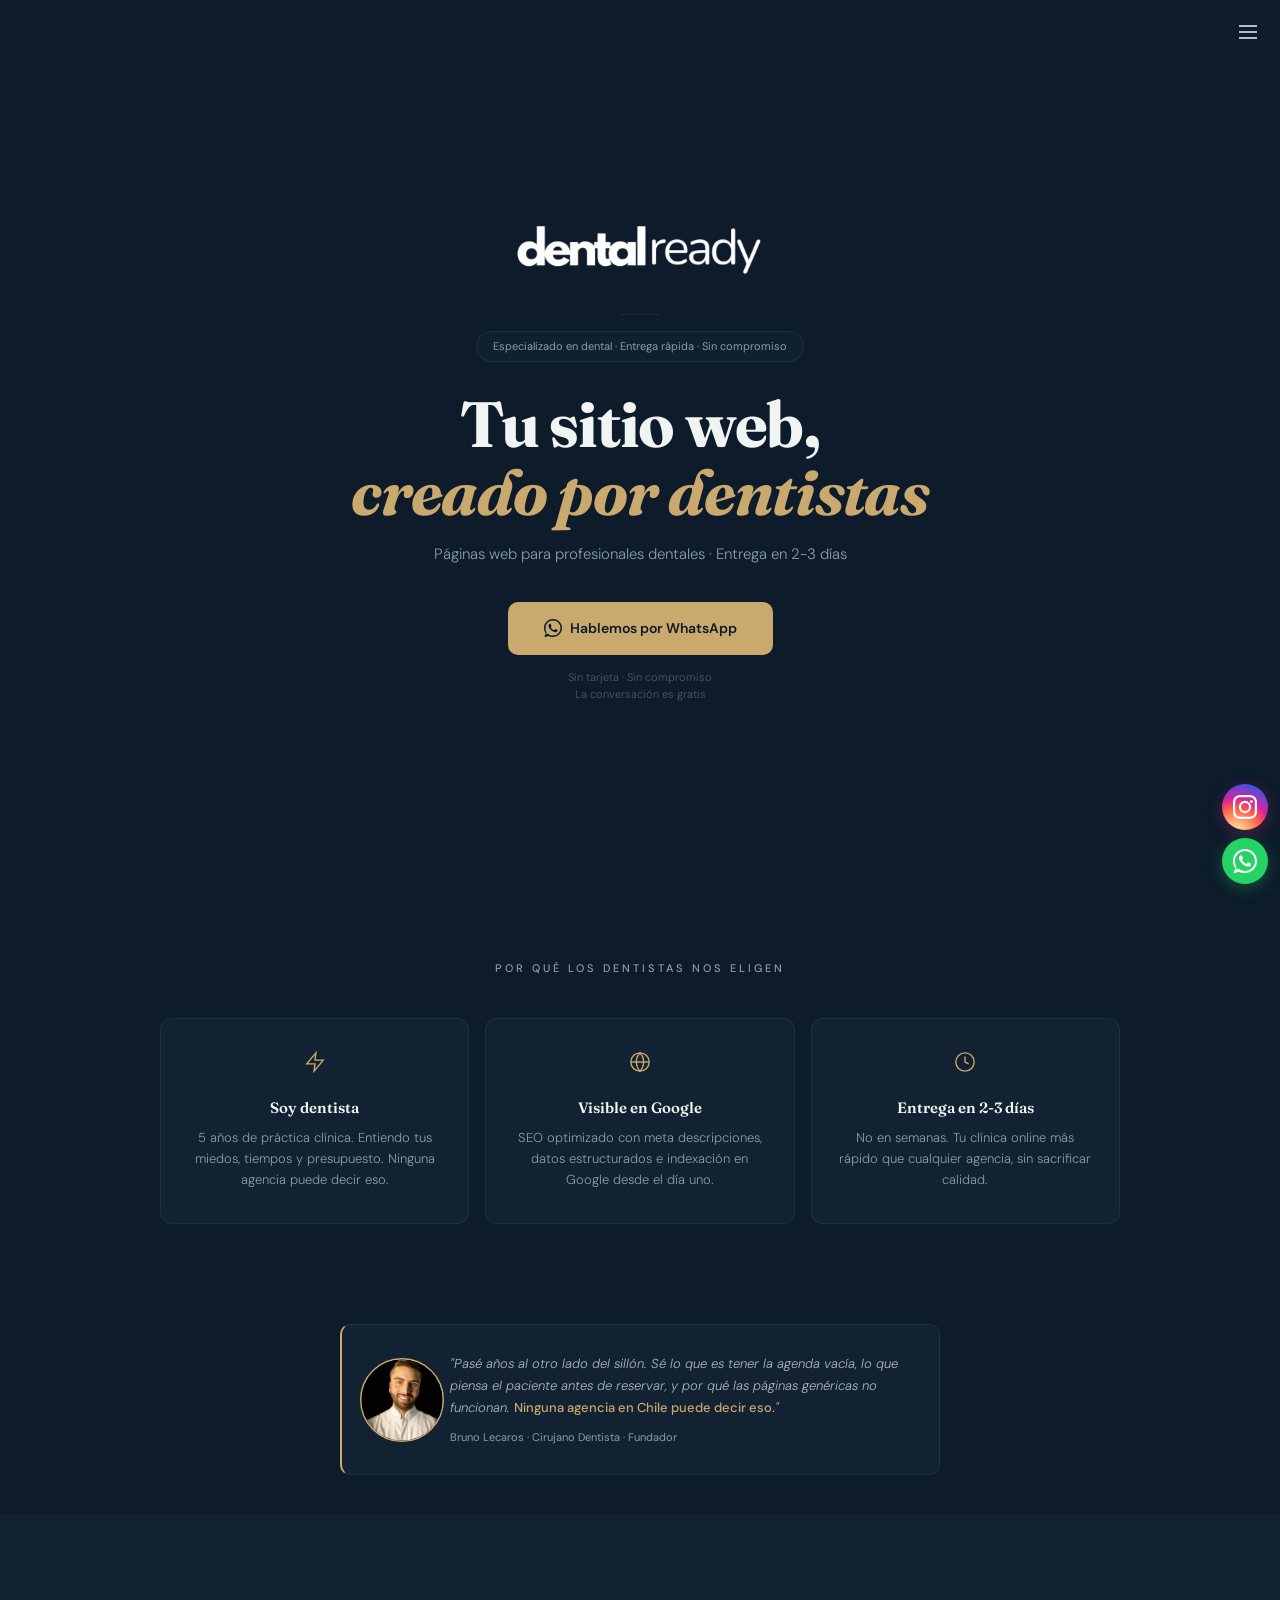
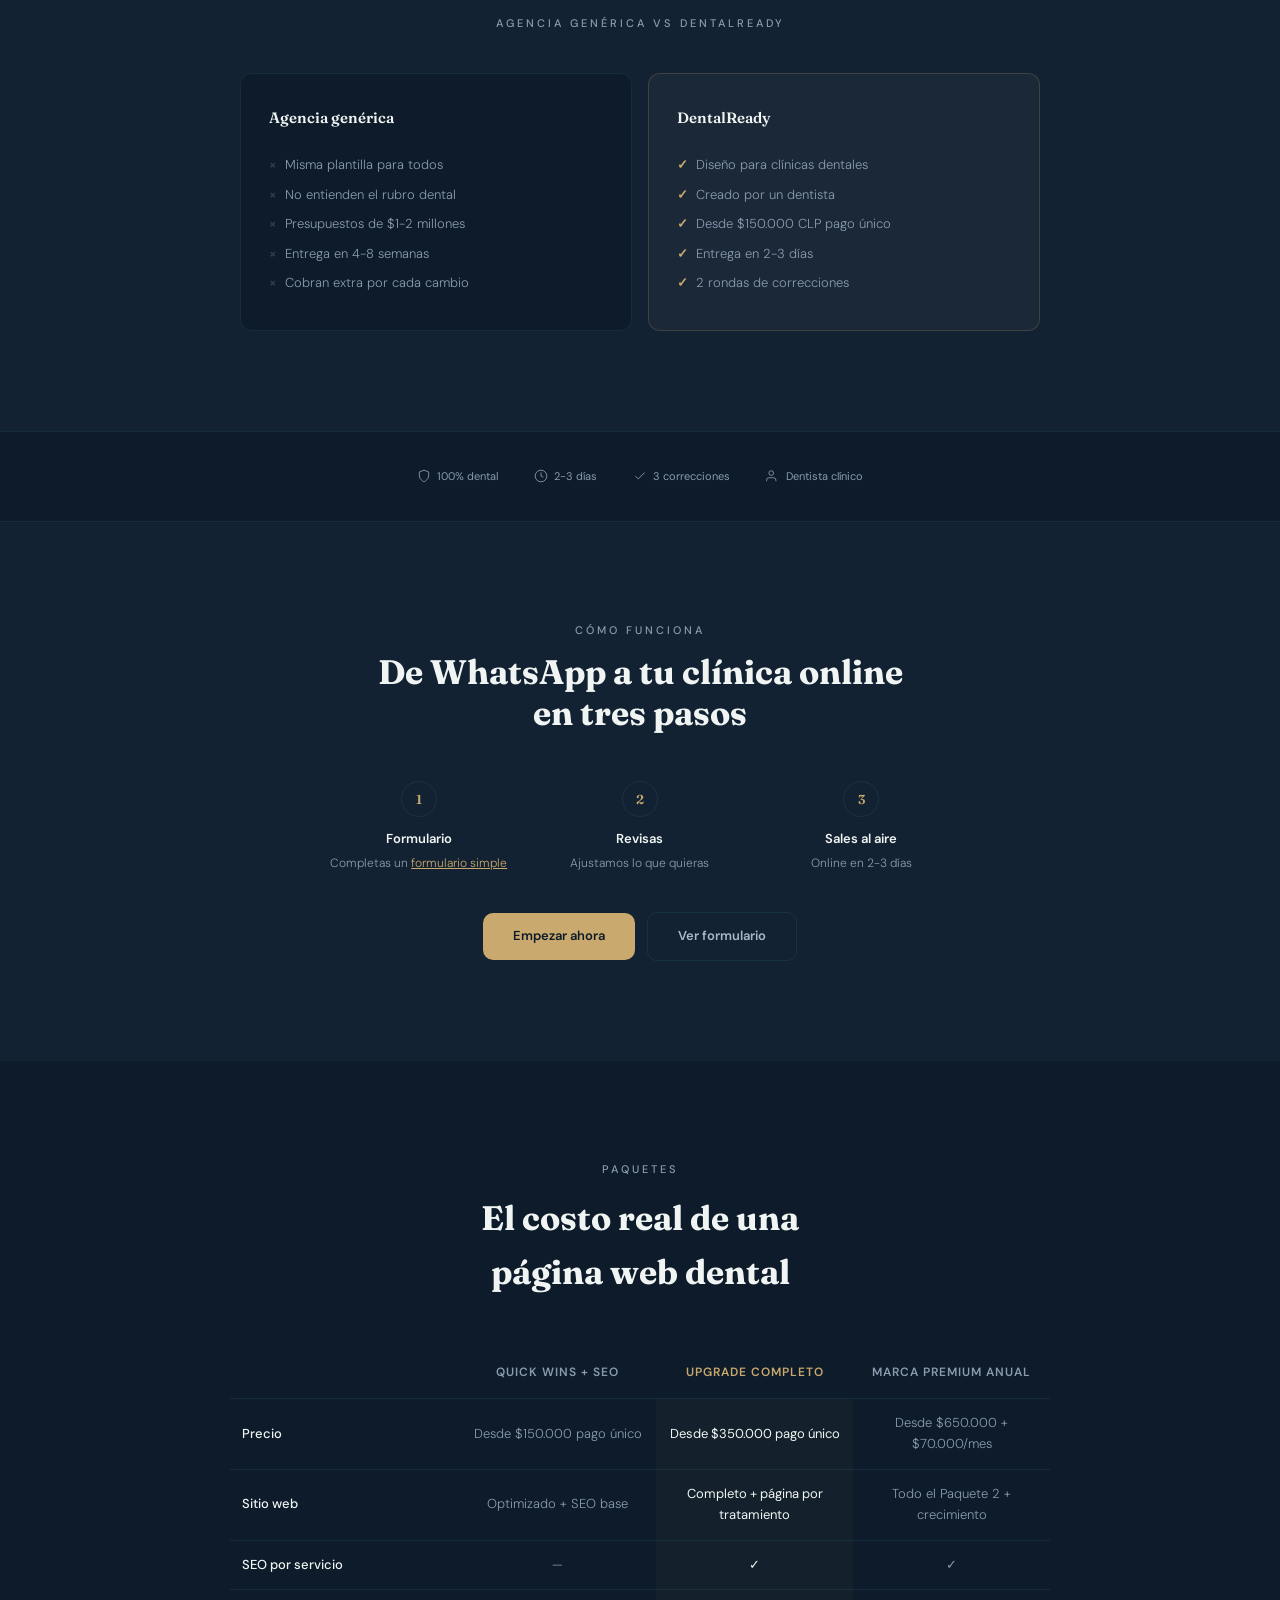
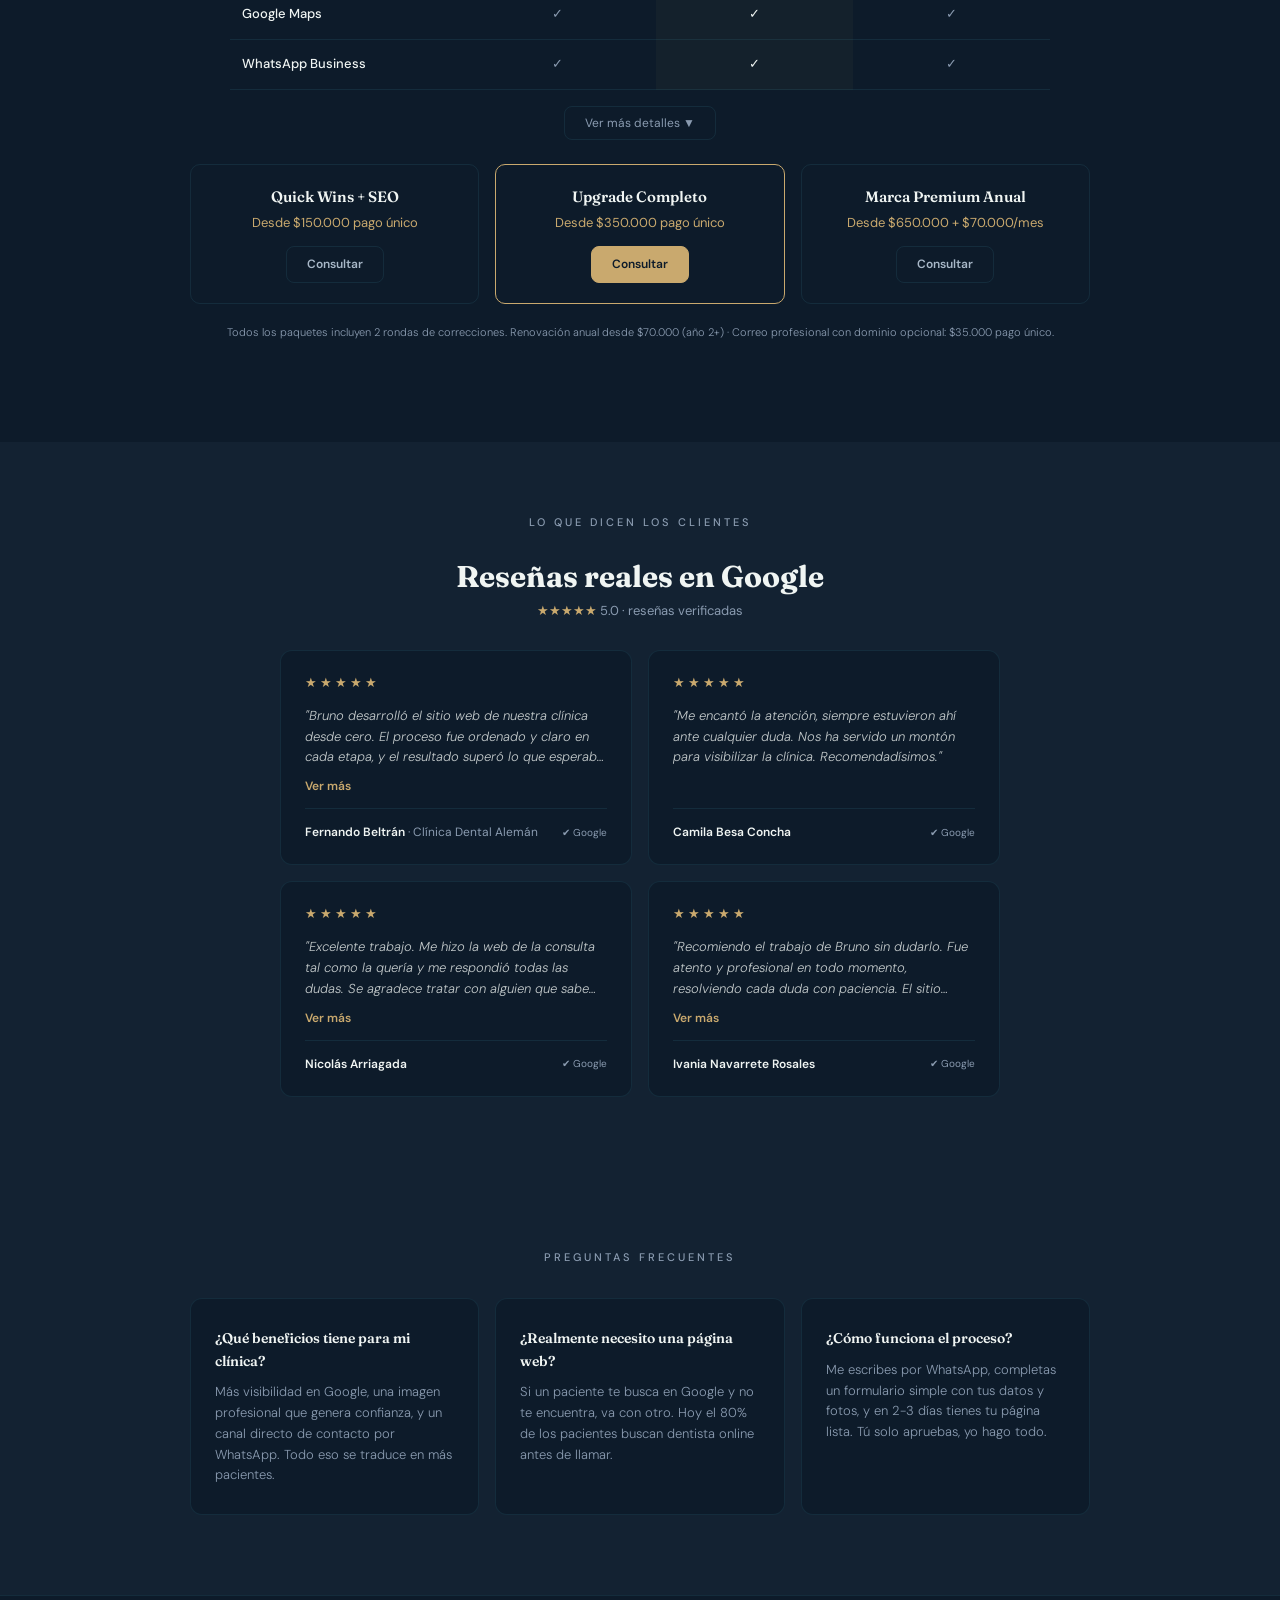
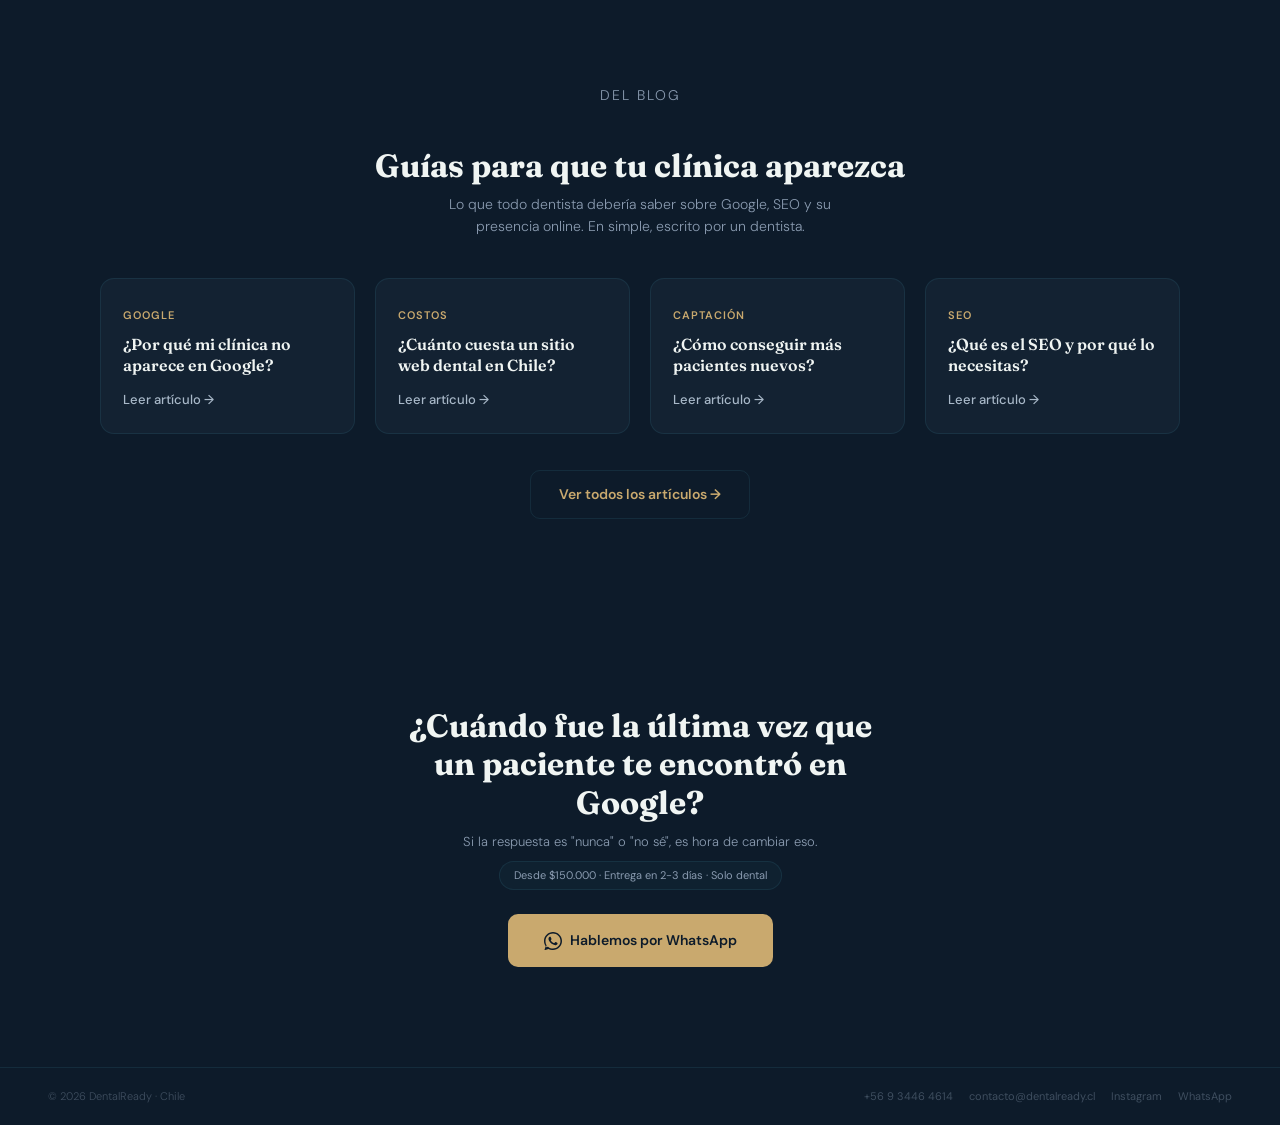
==== commit 1e0f2fb9: "Paquetes "Desde $" + 2 resenas reales de Google (4 en total) - Prefijo "Desde" en los 3 precios (tab" ====
--- a/index.html
+++ b/index.html
@@ -299,7 +299,7 @@
                 </tr>
             </thead>
             <tbody>
-                <tr><td>Precio</td><td>$150.000 pago único</td><td class="col-hl">$350.000 pago único</td><td>$650.000 + $70.000/mes</td></tr>
+                <tr><td>Precio</td><td>Desde $150.000 pago único</td><td class="col-hl">Desde $350.000 pago único</td><td>Desde $650.000 + $70.000/mes</td></tr>
                 <tr><td>Sitio web</td><td>Optimizado + SEO base</td><td class="col-hl">Completo + página por tratamiento</td><td>Todo el Paquete 2 + crecimiento</td></tr>
                 <tr><td>SEO por servicio</td><td>—</td><td class="col-hl">✓</td><td>✓</td></tr>
                 <tr><td>Google Maps</td><td>✓</td><td class="col-hl">✓</td><td>✓</td></tr>
@@ -319,17 +319,17 @@
         <div class="pricing-ctas">
             <div class="pricing-cta-card">
                 <div class="pricing-cta-name">Quick Wins + SEO</div>
-                <div class="pricing-cta-price">$150.000 pago único</div>
+                <div class="pricing-cta-price">Desde $150.000 pago único</div>
                 <a href="https://wa.me/56934464614?text=Hola%20Bruno%2C%20me%20interesa%20el%20Paquete%201%20Quick%20Wins" class="pricing-cta-btn">Consultar</a>
             </div>
             <div class="pricing-cta-card featured">
                 <div class="pricing-cta-name">Upgrade Completo</div>
-                <div class="pricing-cta-price">$350.000 pago único</div>
+                <div class="pricing-cta-price">Desde $350.000 pago único</div>
                 <a href="https://wa.me/56934464614?text=Hola%20Bruno%2C%20me%20interesa%20el%20Paquete%202%20Upgrade%20Completo" class="pricing-cta-btn">Consultar</a>
             </div>
             <div class="pricing-cta-card">
                 <div class="pricing-cta-name">Marca Premium Anual</div>
-                <div class="pricing-cta-price">$650.000 + $70.000/mes</div>
+                <div class="pricing-cta-price">Desde $650.000 + $70.000/mes</div>
                 <a href="https://wa.me/56934464614?text=Hola%20Bruno%2C%20me%20interesa%20el%20Paquete%203%20Marca%20Premium" class="pricing-cta-btn">Consultar</a>
             </div>
         </div>
@@ -357,6 +357,24 @@
                 <button class="review-more" onclick="var p=this.previousElementSibling;var e=p.classList.toggle('expanded');this.textContent=e?'Ver menos':'Ver más';">Ver más</button>
                 <div class="review-foot">
                     <p class="review-author"><b>Camila Besa Concha</b></p>
+                    <span class="review-verified">✔ Google</span>
+                </div>
+            </div>
+            <div class="review-card">
+                <div class="review-stars">★★★★★</div>
+                <p class="review-text">"Excelente trabajo. Me hizo la web de la consulta tal como la quería y me respondió todas las dudas. Se agradece tratar con alguien que sabe de odontología y no solo de diseño."</p>
+                <button class="review-more" onclick="var p=this.previousElementSibling;var e=p.classList.toggle('expanded');this.textContent=e?'Ver menos':'Ver más';">Ver más</button>
+                <div class="review-foot">
+                    <p class="review-author"><b>Nicolás Arriagada</b></p>
+                    <span class="review-verified">✔ Google</span>
+                </div>
+            </div>
+            <div class="review-card">
+                <div class="review-stars">★★★★★</div>
+                <p class="review-text">"Recomiendo el trabajo de Bruno sin dudarlo. Fue atento y profesional en todo momento, resolviendo cada duda con paciencia. El sitio quedó tal como lo imaginaba y transmite la seriedad que buscaba para mi clínica."</p>
+                <button class="review-more" onclick="var p=this.previousElementSibling;var e=p.classList.toggle('expanded');this.textContent=e?'Ver menos':'Ver más';">Ver más</button>
+                <div class="review-foot">
+                    <p class="review-author"><b>Ivania Navarrete Rosales</b></p>
                     <span class="review-verified">✔ Google</span>
                 </div>
             </div>
